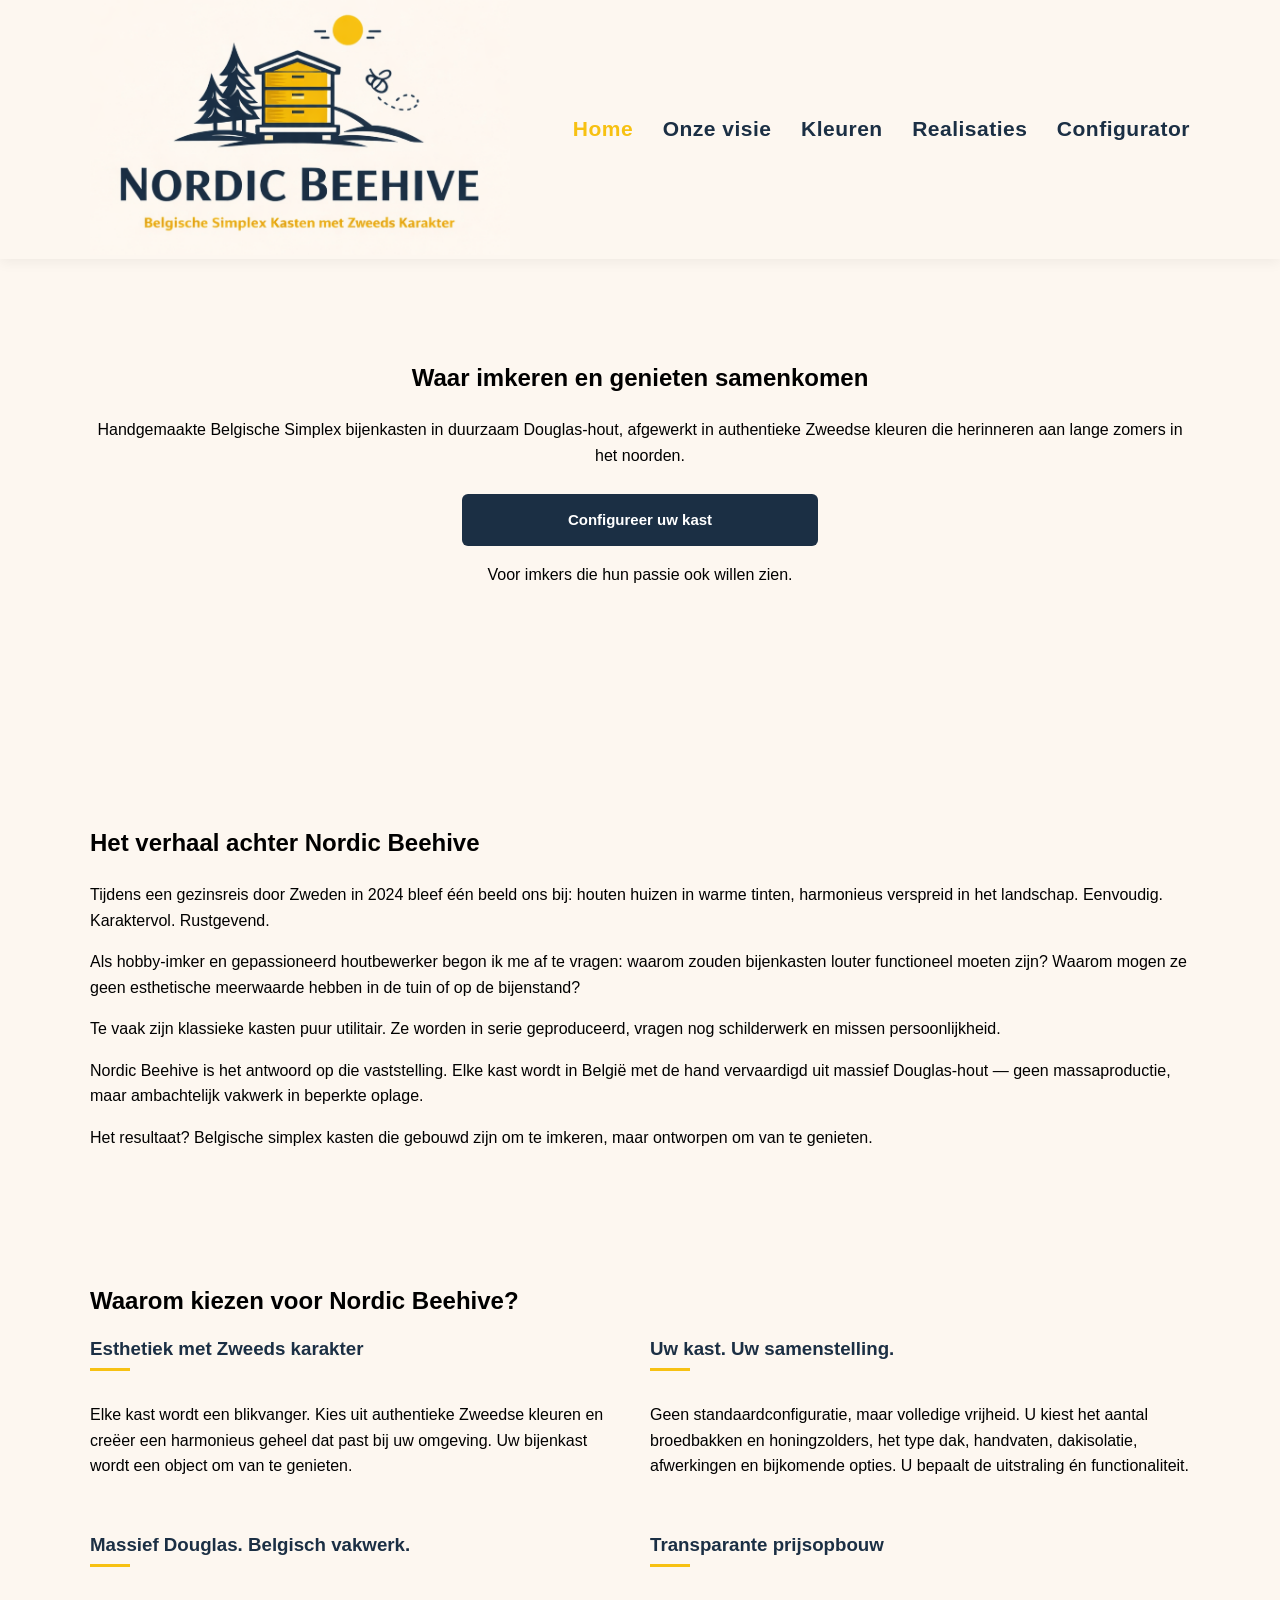
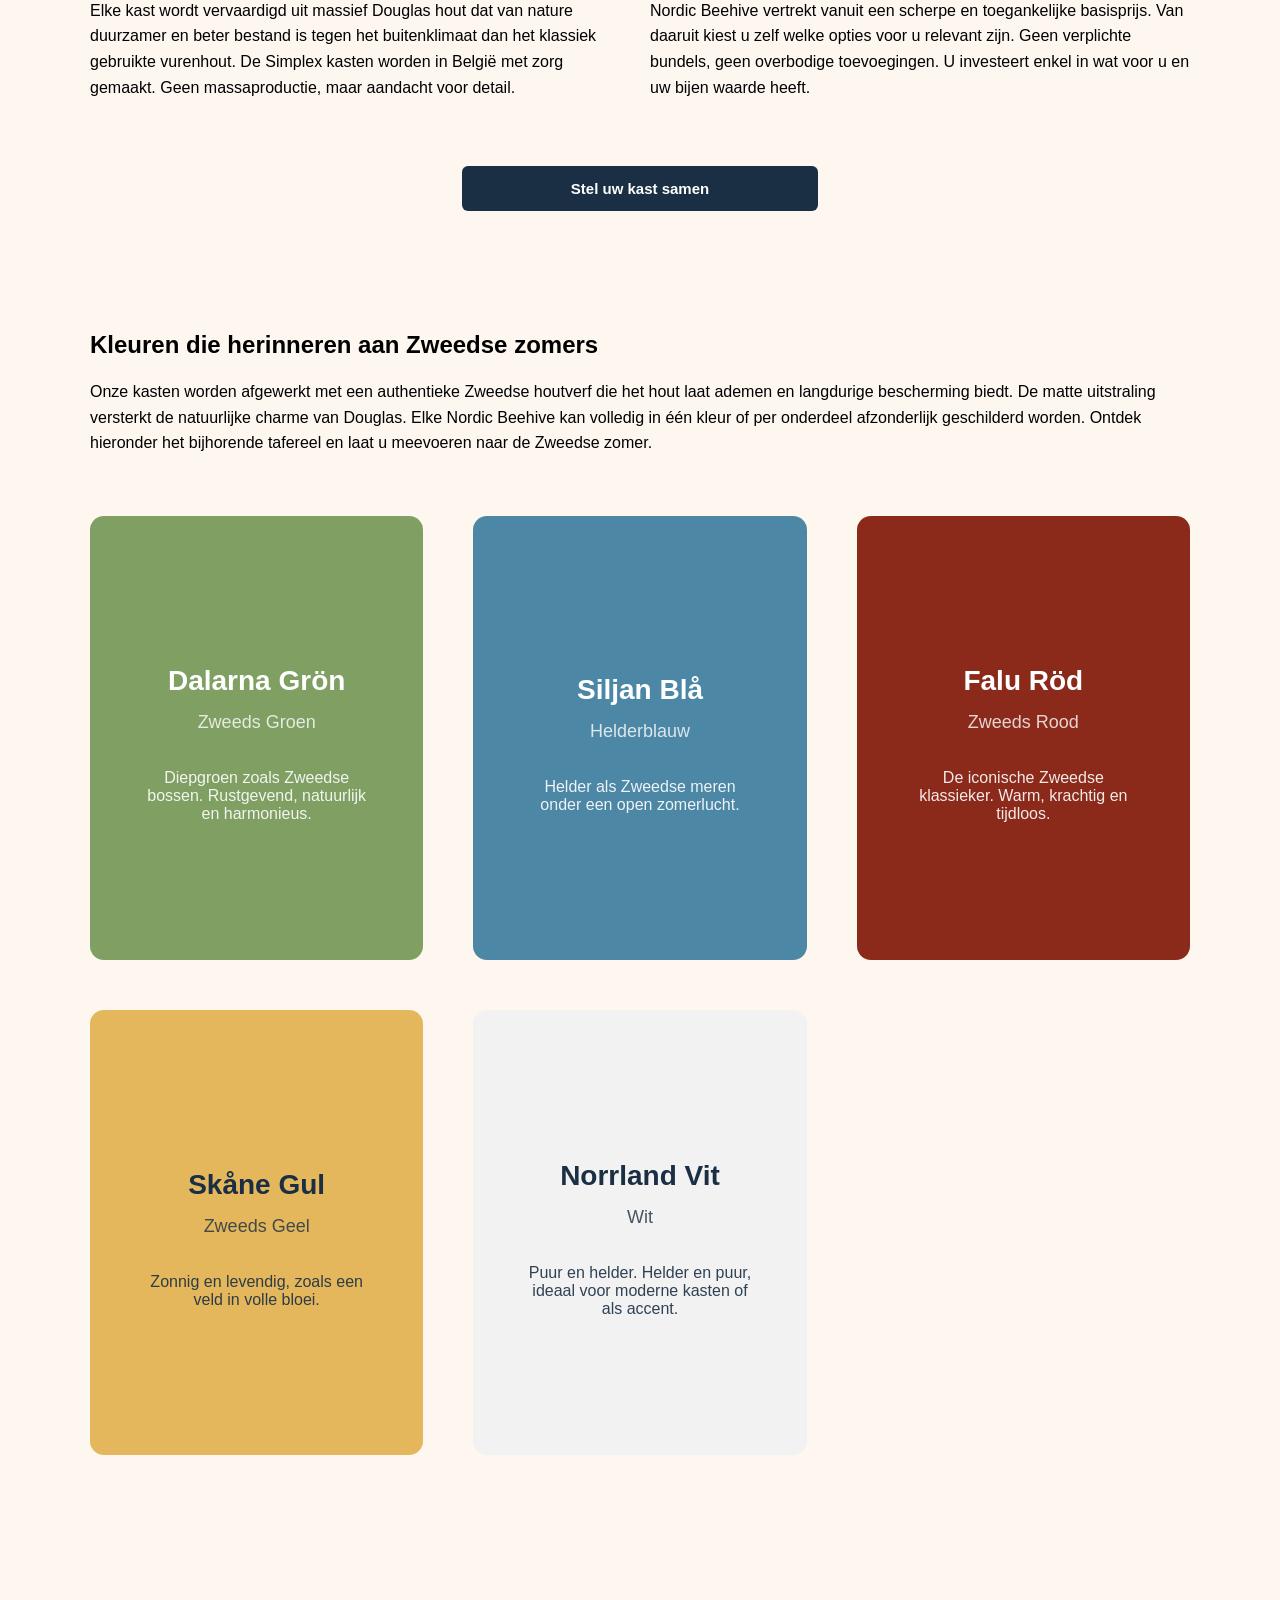
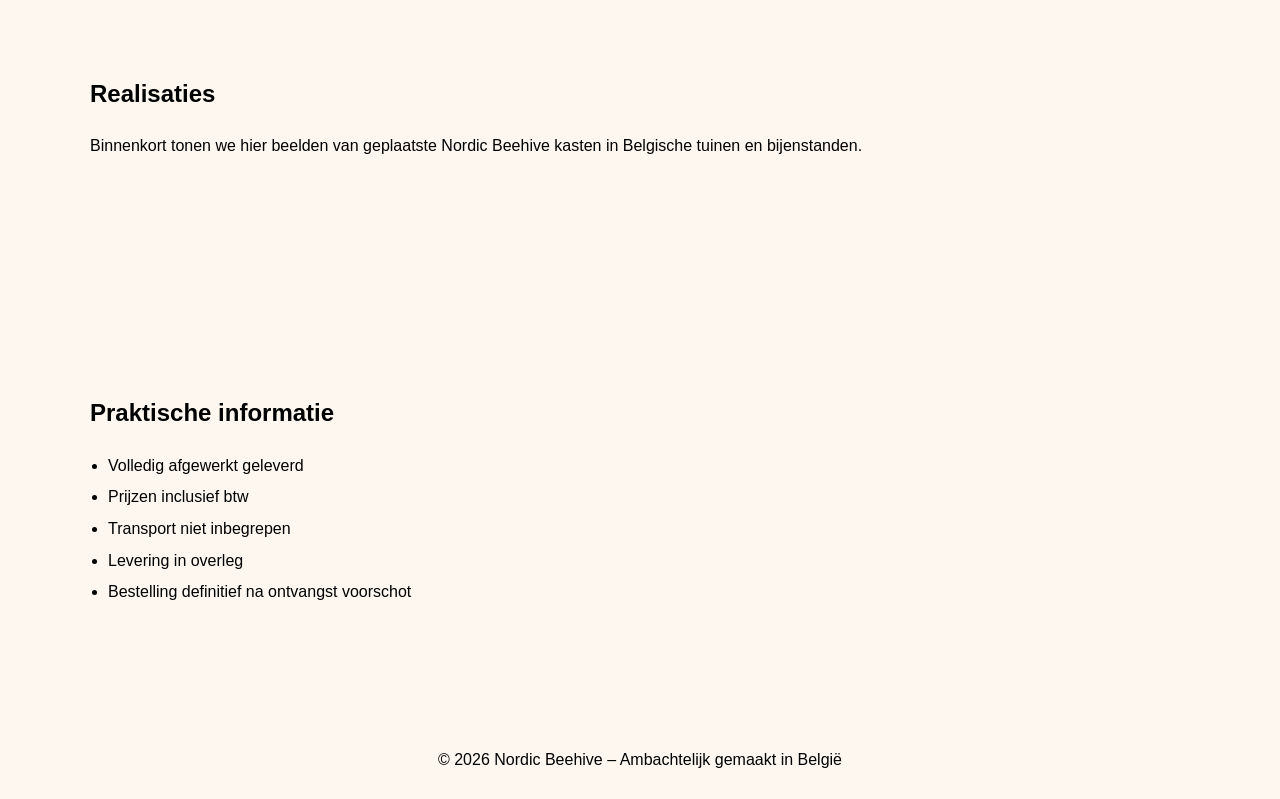
==== index.html @ 4cf0358d "Add files via upload" ====
<!DOCTYPE html>
<html lang="nl">
<head>
    <meta charset="UTF-8">
    <title>Nordic Beehive – Belgische simplex bijenkasten</title>
    <meta name="description" content="Handgemaakte Belgische simplex bijenkasten in massief Douglas, afgewerkt in authentieke Zweedse kleuren. Configureer uw kast op maat.">
    <link rel="stylesheet" href="style.css">
    <link rel="icon" href="logo.png">
</head>

<body>

<header class="site-header">
    <div class="container header-inner">
        <a href="index.html">
            <img src="logo.png" alt="Nordic Beehive" class="site-logo">
        </a>

        <nav>
            <a href="index.html" class="nav-link" data-page="home">Home</a>
            <a href="#verhaal" class="nav-link">Onze visie</a>
            <a href="#kleuren" class="nav-link">Kleuren</a>
            <a href="#realisaties" class="nav-link">Realisaties</a>
            <a href="configurator.html" class="nav-link" data-page="configurator">Configurator</a>
        </nav>
    </div>
</header>

<!-- HERO -->
<section class="hero">
    <div class="container">

        <h1>Waar imkeren en genieten samenkomen</h1>

        <p class="hero-sub">
            Handgemaakte Belgische Simplex bijenkasten in duurzaam Douglas-hout,
            afgewerkt in authentieke Zweedse kleuren die herinneren aan lange zomers in het noorden.
        </p>

        <a href="configurator.html" class="btn-primary">
            Configureer uw kast
        </a>

        <p class="hero-tagline">
            Voor imkers die hun passie ook willen zien.
        </p>

    </div>
</section>

<!-- ONS VERHAAL -->
<section id="verhaal" class="section">
    <div class="container">

        <h2>Het verhaal achter Nordic Beehive</h2>

        <p>
            Tijdens een gezinsreis door Zweden in 2024 bleef één beeld ons bij:
            houten huizen in warme tinten, harmonieus verspreid in het landschap.
            Eenvoudig. Karaktervol. Rustgevend.
        </p>

        <p>
            Als hobby-imker en gepassioneerd houtbewerker begon ik me af te vragen:
            waarom zouden bijenkasten louter functioneel moeten zijn?
            Waarom mogen ze geen esthetische meerwaarde hebben in de tuin of op de bijenstand?
        </p>

        <p>
            Te vaak zijn klassieke kasten puur utilitair. Ze worden in serie geproduceerd,
            vragen nog schilderwerk en missen persoonlijkheid.
        </p>

        <p>
            Nordic Beehive is het antwoord op die vaststelling.
            Elke kast wordt in België met de hand vervaardigd uit massief Douglas-hout —
            geen massaproductie, maar ambachtelijk vakwerk in beperkte oplage.
        </p>

        <p>
            Het resultaat? Belgische simplex kasten die gebouwd zijn om te imkeren,
            maar ontworpen om van te genieten.
        </p>

    </div>
</section>

<!-- USP's -->
<section class="usp-section">
    <div class="container">

        <h2>Waarom kiezen voor Nordic Beehive?</h2>

        <div class="usp-grid">

            <div class="usp-item">
                <h3>Esthetiek met Zweeds karakter</h3>
                <p>Elke kast wordt een blikvanger. Kies uit authentieke Zweedse kleuren en creëer een harmonieus geheel dat past bij uw omgeving. Uw bijenkast wordt een object om van te genieten.</p>
            </div>

            <div class="usp-item">
                <h3>Uw kast. Uw samenstelling.</h3>
                <p>Geen standaardconfiguratie, maar volledige vrijheid. U kiest het aantal broedbakken en honingzolders, het type dak, handvaten, dakisolatie, afwerkingen en bijkomende opties. U bepaalt de uitstraling én functionaliteit.</p>
            </div>

            <div class="usp-item">
                <h3>Massief Douglas. Belgisch vakwerk.</h3>
                <p>Elke kast wordt vervaardigd uit massief Douglas hout dat van nature duurzamer en beter bestand is tegen het buitenklimaat dan het klassiek gebruikte vurenhout. De Simplex kasten worden in België met zorg gemaakt. Geen massaproductie, maar aandacht voor detail.</p>
            </div>

            <div class="usp-item">
                <h3>Transparante prijsopbouw</h3>
                <p>Nordic Beehive vertrekt vanuit een scherpe en toegankelijke basisprijs. Van daaruit kiest u zelf welke opties voor u relevant zijn. Geen verplichte bundels, geen overbodige toevoegingen.

U investeert enkel in wat voor u en uw bijen waarde heeft.</p>
            </div>

        </div>

        <div style="text-align:center; margin-top:40px;">
            <a href="configurator.html" class="btn-primary">
                Stel uw kast samen
            </a>
        </div>

    </div>
</section>

<!-- KLEUREN -->
<section id="kleuren" class="kleuren-section">
    <div class="container">

    <h2>Kleuren die herinneren aan Zweedse zomers</h2>
    <p class="kleuren-intro">
Onze kasten worden afgewerkt met een authentieke Zweedse houtverf
            die het hout laat ademen en langdurige bescherming biedt.
            De matte uitstraling versterkt de natuurlijke charme van Douglas.        
Elke Nordic Beehive kan volledig in één kleur of per onderdeel afzonderlijk geschilderd worden.
        Ontdek hieronder het bijhorende tafereel en laat u meevoeren naar de Zweedse zomer.
    </p>

    <div class="kleuren-grid">

        <!-- GROEN -->
        <div class="color-card">
            <div class="color-hover">

                <div class="color-front groen">
                    <h3>Dalarna Grön</h3>
                    <span class="kleur-subtitel">Zweeds Groen</span>
                    <p>Diepgroen zoals Zweedse bossen.
                    Rustgevend, natuurlijk en harmonieus.</p>
                </div>

                <div class="color-back">
                    <img src="images/Groen.png" alt="Zweeds bos tafereel">
                </div>

            </div>
        </div>

        <!-- BLAUW -->
        <div class="color-card">
            <div class="color-hover">

                <div class="color-front blauw">
                    <h3>Siljan Blå</h3>
                    <span class="kleur-subtitel">Helderblauw</span>
                    <p>Helder als Zweedse meren
                    onder een open zomerlucht.</p>
                </div>

                <div class="color-back">
                    <img src="images/Blauw.png" alt="Zweeds meer tafereel">
                </div>

            </div>
        </div>

        <!-- ROOD -->
        <div class="color-card">
            <div class="color-hover">

                <div class="color-front rood">
                    <h3>Falu Röd</h3>
                    <span class="kleur-subtitel">Zweeds Rood</span>
                    <p>De iconische Zweedse klassieker.
                    Warm, krachtig en tijdloos.</p>
                </div>

                <div class="color-back">
                    <img src="images/Rood.png" alt="Zweeds rood huis tafereel">
                </div>

            </div>
        </div>

        <!-- GEEL -->
        <div class="color-card">
            <div class="color-hover">

                <div class="color-front geel">
                    <h3>Skåne Gul</h3>
                    <span class="kleur-subtitel">Zweeds Geel</span>
                    <p>Zonnig en levendig,
                    zoals een veld in volle bloei.</p>
                </div>

                <div class="color-back">
                    <img src="images/Geel.png" alt="Zweeds geel lijnzaadveld">
                </div>

            </div>
        </div>

        <!-- WIT -->
        <div class="color-card">
            <div class="color-hover">

                <div class="color-front wit">
                    <h3>Norrland Vit</h3>
                    <span class="kleur-subtitel">Wit</span>
                    <p>Puur en helder.
                    Helder en puur, ideaal voor moderne kasten of als accent.</p>
                </div>

                <div class="color-back">
                    <img src="images/Wit.png" alt="Witte imker in Zweeds bos">
                </div>

            </div>
        </div>

    </div>
    </div>

</section>


<!-- REALISATIES -->
<section id="realisaties" class="section">
    <div class="container">

        <h2>Realisaties</h2>

        <p>
            Binnenkort tonen we hier beelden van geplaatste Nordic Beehive kasten
            in Belgische tuinen en bijenstanden.
        </p>

    </div>
</section>

<!-- PRAKTISCH -->
<section class="section">
    <div class="container">

        <h2>Praktische informatie</h2>

        <ul class="feature-list">
            <li>Volledig afgewerkt geleverd</li>
            <li>Prijzen inclusief btw</li>
            <li>Transport niet inbegrepen</li>
            <li>Levering in overleg</li>
            <li>Bestelling definitief na ontvangst voorschot</li>
        </ul>

    </div>
</section>

<footer class="footer">
    <div class="container">
        © 2026 Nordic Beehive – Ambachtelijk gemaakt in België
    </div>
</footer>

<script>
    const links = document.querySelectorAll(".nav-link");
    const currentPage = window.location.pathname.split("/").pop();

    links.forEach(link => {
        const page = link.dataset.page;

        if (
            (currentPage === "" && page === "home") ||
            (currentPage === "index.html" && page === "home") ||
            (currentPage === "configurator.html" && page === "configurator")
        ) {
            link.classList.add("active");
        }
    });
</script>

</body>
</html>
---- style.css ----
body {
    font-family: Arial, sans-serif;
    background: #FDF7F0;
    margin: 0;
}

.configurator {
    width: 420px;
    margin: auto;
    background: #ddd;
    padding: 25px;
    border-radius: 12px;
    box-shadow: 0 10px 30px rgba(0,0,0,0.08);
}

.prijsblok {
    width: 420px;
    margin: 25px auto 0 auto;
    font-size: 20px;
    font-weight: bold;
}

.overzicht-titel {
    margin-top: 40px;
    font-size: 24px;
    font-weight: 600;
    letter-spacing: 0.3px;
}

h1 {
    margin-top: 0;
}

label {
    display: block;
    margin-top: 18px;
    margin-bottom: 6px;
    font-weight: bold;
}

select {
    width: 100%;
    padding: 6px;
    font-size: 14px;
}

.buttons {
    display: flex;
    gap: 10px;
    margin-top: 8px;
}

button {
    padding: 6px 10px;
    cursor: pointer;
}

ul {
    padding-left: 18px;
}

li {
    margin: 6px 0;
}

li button {
    margin-left: 10px;
}

/* 🏆 VISUALISER */

#visualiser {
    margin-top: 25px;
    position: relative;
    zoom: 0.55;
}

.visual-container {
    margin-top: 40px;
    padding-top: 20px;
    border-top: 1px solid #ddd;
}

/* STACK ITEMS */

.stack-item {
    height: auto;
    display: block;
    position: relative;
}

/* Dak altijd visueel vooraan */

.stack-item.dak {
    z-index: 10;
}

/* 🏆 DAK OFFSET RULE */

.dak-offset {
    margin-bottom: -25px;
}

.prijsblok {
    width: 420px;
    margin: 25px auto 0 auto;
    font-size: 13px;
    font-weight: bold;
}


#bestellingTotaal {
    font-size: 22px;
    font-weight: bold;
    margin-top: 15px;
}

#addToOrder {
    display: block;
    width: 420px;
    margin: 10px auto;
    padding: 10px;
    font-size: 15px;
}

.hidden {
    display: none !important;
}

.bestel-item {
    margin-top: 10px;
    padding: 10px;
    background: #FDF7F0;
    border-radius: 6px;
}

.bestel-kaart {
    display: flex;
    gap: 20px;
    padding: 15px;
    margin-top: 15px;
    background: #FDF7F0;
    border-radius: 10px;
}

.bestel-visual {
    width: 140px;
    flex-shrink: 0;

    display: flex;
    justify-content: center;
    align-items: flex-start;
}

.bestel-visual img {
    width: 200px;
    height: auto;

    object-fit: contain;
}

.bestel-visual #visualiser {
    transform: none !important;
}

.bestel-info {
    flex: 1;
}

.bestel-beschrijving {
    color: #666;
    font-size: 13px;
}

.bestel-controls {
    margin: 8px 0;
}

.bestel-prijs {
    font-weight: bold;
    margin: 6px 0;
    font-size: 16px;
}

/* Actieblok onder totaal */

#actieBlok {
    margin-top: 25px;
}

.actie-primaire,
.actie-secundaire {
    margin-top: 20px;
    text-align: left;
}

.btn-primary {
    width: 300px;
    padding: 12px;
    display: block;
    font-size: 15px;
    margin-top: 10px;
    background: #2f3e46;
    color: white;
    border: none;
    cursor: pointer;
}

.btn-primary:hover {
    background: #354f52;
}

.btn-outline {
    width: 300px;
    padding: 12px;
    display: block;
    font-size: 15px;
    margin-top: 10px;
    background: white;
    border: 1px solid #2f3e46;
    color: #2f3e46;
    cursor: pointer;
}

.btn-outline:hover {
    background: #f1f1f1;
}

.actie-tekst {
    font-size: 13px;
    color: #666;
    margin-top: 10px;
    line-height: 1.4;
}

#bodemKleurWrapper label,
#moduleOpties label,
.normal-label,
#dakKleurWrapper label {
    font-weight: normal;
}

#formulierBlok {
    margin-top: 40px;
}

#contactForm {
    margin-top: 15px;
}

#contactForm input,
#contactForm textarea {
    width: 100%;
    padding: 8px;
    margin-bottom: 12px;
    border: 1px solid #ccc;
    font-size: 14px;
}

.factuur-group {
    display: flex;
    align-items: center;
    gap: 10px;
    margin-top: 15px;
}

.factuur-text {
    margin: 0;
    font-weight: 600;
}

.factuur-checkbox {
    width: 18px;
    height: 18px;
}

.checkbox-label {
    display: flex;
    align-items: center;
    gap: 10px;
    cursor: pointer;
    font-weight: normal;
}

.checkbox-label input {
    width: 18px;
    height: 18px;
    margin: 0;
}

.form-group {
    display: block;
    margin-bottom: 15px;
}

.form-group label {
    display: block;
    margin-bottom: 5px;
    font-weight: 600;
}

.form-group input,
.form-group textarea,
.form-group select {
    width: 100%;
    padding: 8px;
    box-sizing: border-box;
}

.factuur-group label {
    display: flex;
    align-items: center;
    gap: 8px;
    font-weight: 600;   /* indien je het terug vet wil */
}

.factuur-group input[type="checkbox"] {
    width: auto !important;
    height: 18px;
}

.container {
    width: 90%;
    max-width: 1100px;
    margin: auto;
}

.site-header {
    position: sticky;
    top: 0;
    z-index: 1000;
    background: #FDF7F0;
    box-shadow: 0 4px 12px rgba(0,0,0,0.05);
}

.header-inner {
    display: flex;
    justify-content: space-between;
    align-items: center;
}

nav a {
    margin-left: 25px;
    text-decoration: none;
    color: #1B2F44;
    font-weight: 700;
    font-size: 21px;        /* 👈 groter */
    letter-spacing: 0.5px;  /* 👈 iets eleganter */
    transition: color 0.2s ease;
}

nav a:hover {
    color: #F7C112;
}

nav a.active {
    color: #F7C112;
}

.site-logo {
    width: 420px;
    height: auto;
}

section {
    scroll-margin-top: 180px;   /* hoogte van je header */
}

.hero {
    padding: 100px 0;
    text-align: center;
    line-height: 1.6;
    background: #FDF7F0;
}

.section {
    padding: 100px 0px;
    line-height: 1.6;
}

.light {
    background: #FDF7F0;
}

.grid-3 {
    display: grid;
    grid-template-columns: repeat(3, 1fr);
    gap: 40px;
}

.btn-primary {
    display: inline-block;
    padding: 14px 28px;
    background: #1B2F44;     /* blauw */
    color: white;
    text-decoration: none;
    font-weight: 700;
    border: none;
    border-radius: 6px;
    transition: all 0.2s ease;
}

.btn-primary:hover {
    background: #F7C112;     /* geel */
    color: #1B2F44;          /* tekst wordt blauw */
}

.btn-outline {
    display: inline-block;
    padding: 12px 25px;
    border: 1px solid #333;
    color: #333;
    text-decoration: none;
}

.footer {
    padding: 30px 0;
    text-align: center;
    background: #FDF7F0;
}

.grid-3 {
    display: grid;
    grid-template-columns: repeat(auto-fit, minmax(220px, 1fr));
    gap: 40px;
    margin-top: 40px;
}

.color-swatch {
    width: 100%;
    height: 120px;
    border-radius: 8px;
    margin-bottom: 15px;
}

/* Kleuren */
.wit    { background: #F2F2F2; color: #1B2F44; }
.groen  { background: #7F9F63; color: white; }
.blauw  { background: #4C87A6; color: white; }
.rood   { background: #8B2A1A; color: white; }
.geel   { background: #E5B75C; color: #1B2F44; }

.color-card {
    text-align: center;
    width: 100%;
    max-width: 380px;
    aspect-ratio: 3 / 4;   /* Portrait verhouding */
    position: relative;
}

.color-hover {
    position: relative;
    width: 100%;
    height: 100%;
    overflow: hidden;
    border-radius: 14px;
}

/* Voorzijde */
.color-front {
    position: absolute;
    inset: 0;                 /* vervangt width/height */
    padding: 40px;

    display: flex;
    flex-direction: column;
    justify-content: center;  /* verticaal */
    align-items: center;      /* horizontaal */

    text-align: center;

    transition: opacity 0.4s ease;
    z-index: 2;
}

.color-front h3 {
    font-size: 28px;
    margin-bottom: 15px;
    max-width: 90%;
}

.color-front p {
    font-size: 16px;
    opacity: 0.9;
    max-width: 90%;
}

/* Achterzijde */
.color-back {
    position: absolute;
    width: 100%;
    height: 100%;
    opacity: 0;
    transition: opacity 0.4s ease;
}

.color-back img {
    width: 100%;
    height: 100%;
    object-fit: cover;
    transition: transform 0.6s ease;
}

/* Hover effect */
.color-hover:hover .color-back {
    opacity: 1;
}

.color-hover:hover .color-front {
    opacity: 0;
}

.color-hover:hover .color-back img {
    transform: scale(1.05);
}

.kleuren-section {
    padding: 100px 0px;
}

.kleuren-intro {
    margin: 20px 0 60px;
    line-height: 1.6;
}

.kleuren-grid {
    display: grid;
    grid-template-columns: repeat(auto-fit, minmax(280px, 1fr));
    gap: 50px;
    justify-items: center;
}

.kleur-subtitel {
    display: block;
    font-size: 18px;
    margin-top: 0px;
    margin-bottom: 20px;
    opacity: 0.8;
}

.usp-section {
    padding: 0px 0px;
    background: #FDF7F0;
}

.usp-section h2 {
    margin-bottom: 5px;
}

.usp-grid {
    display: grid;
    grid-template-columns: repeat(2, 1fr);
    gap: 20px;
}

.usp-item h3 {
    color: #1B2F44;
    font-weight: 600;
    position: relative;
    display: inline-block;
    margin-bottom: 15px;
}

.usp-item h3::after {
    content: "";
    display: block;
    width: 40px;
    height: 3px;
    background: #F7C112;
    margin-top: 8px;
}

.usp-item p {
    font-size: 16px;
    line-height: 1.6;
    color: inherit;   /* gebruikt standaard tekstkleur */
}
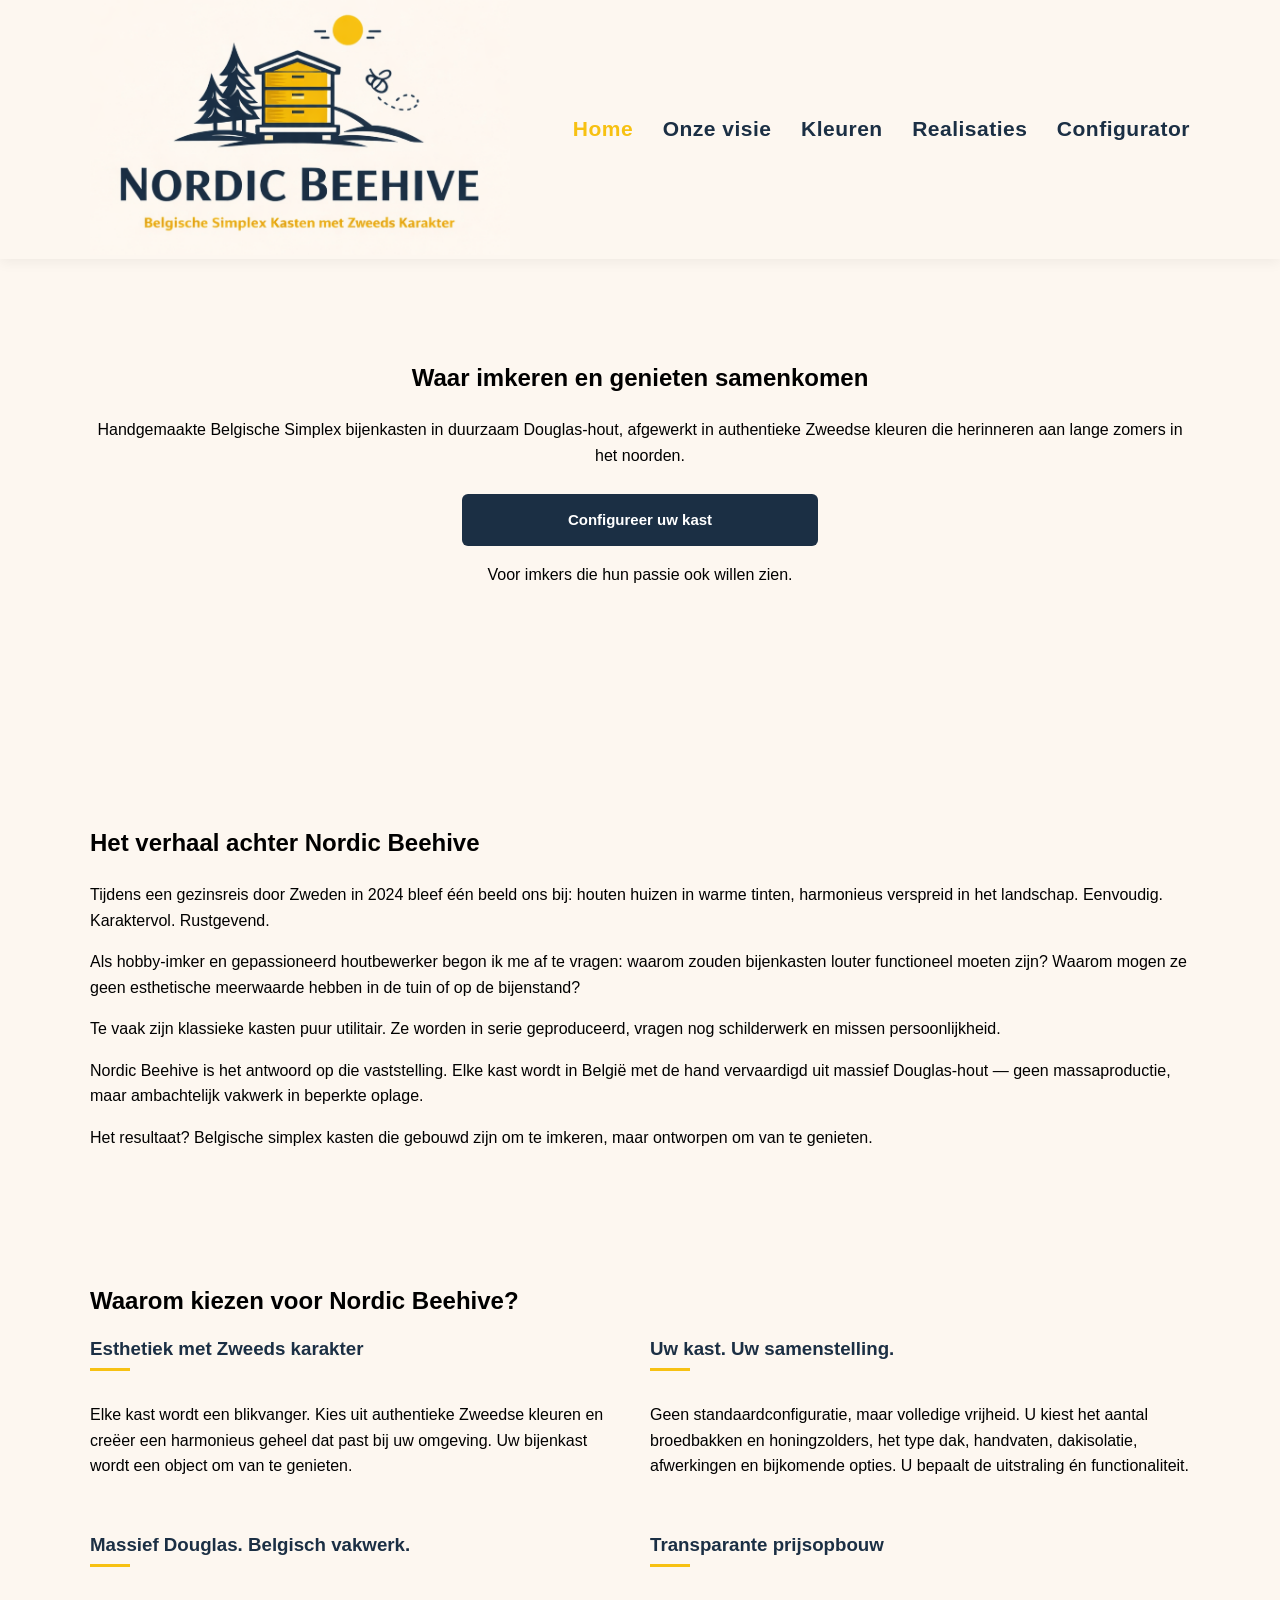
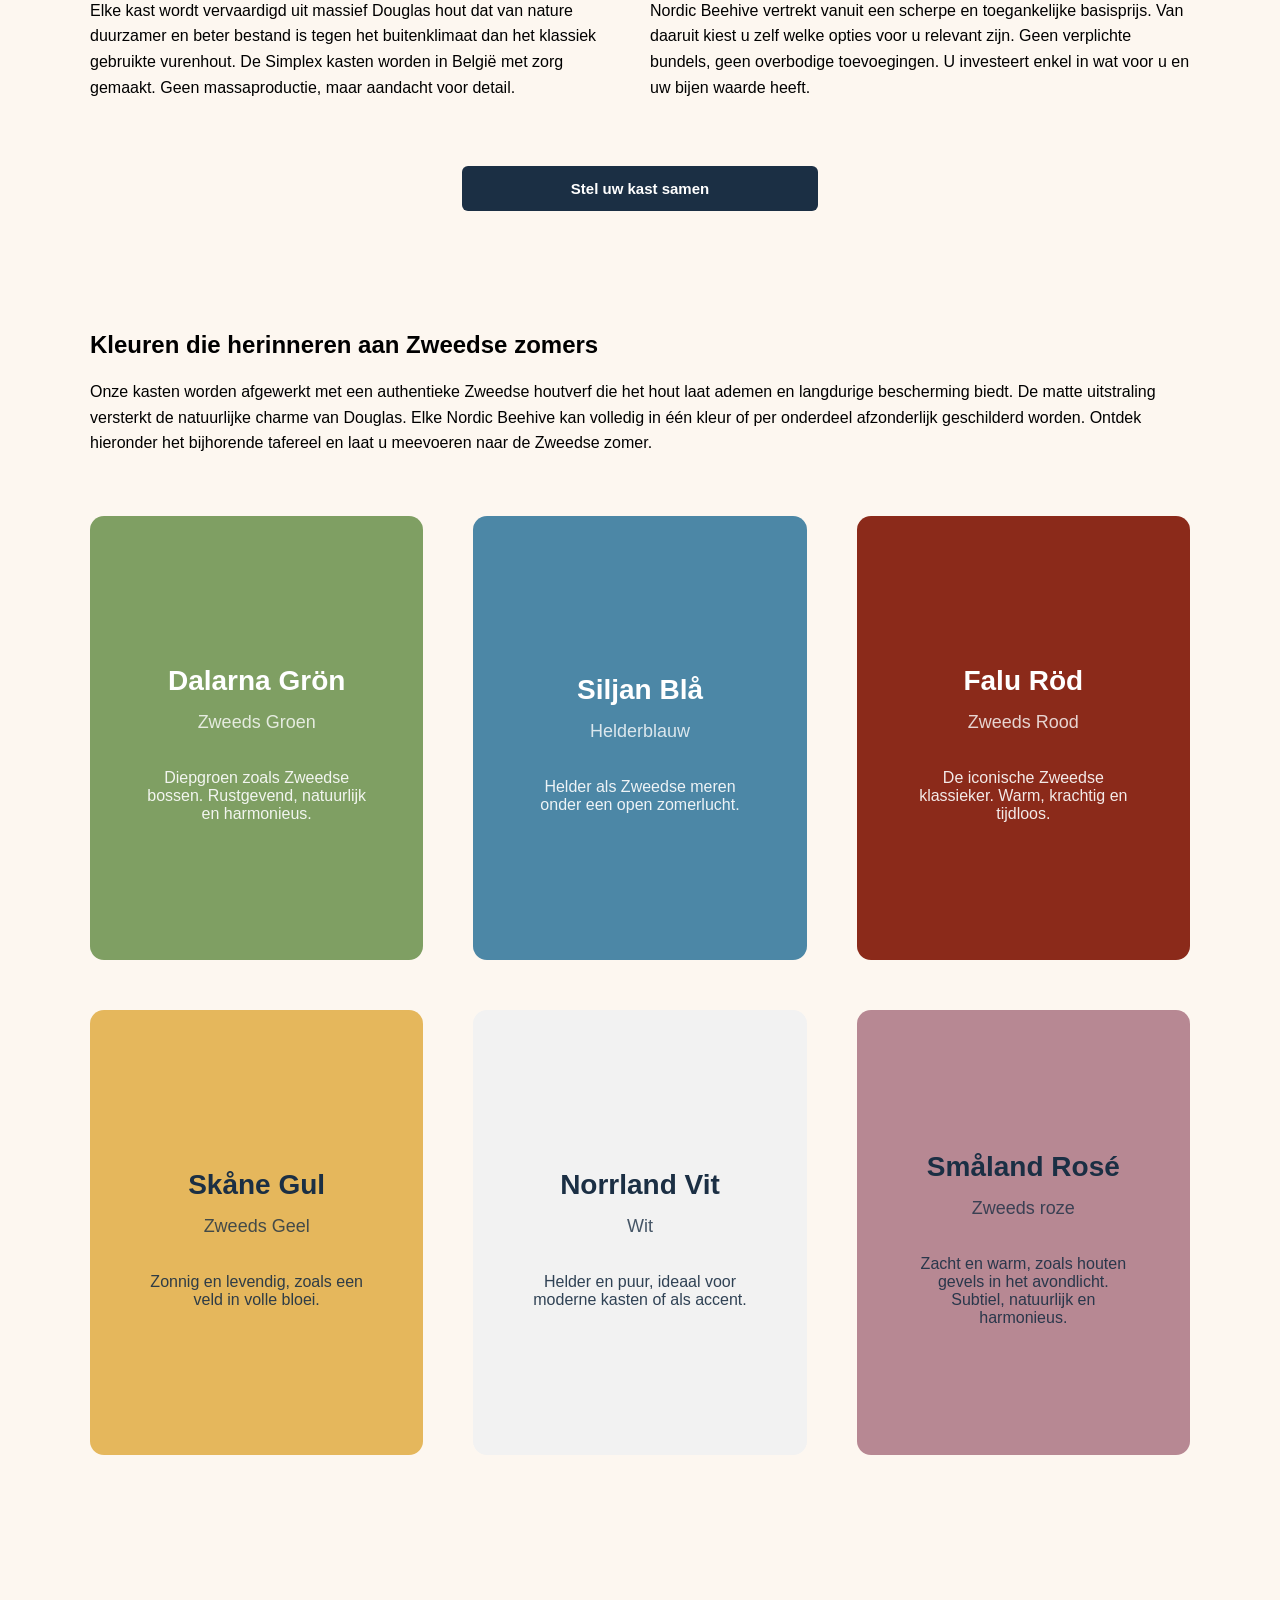
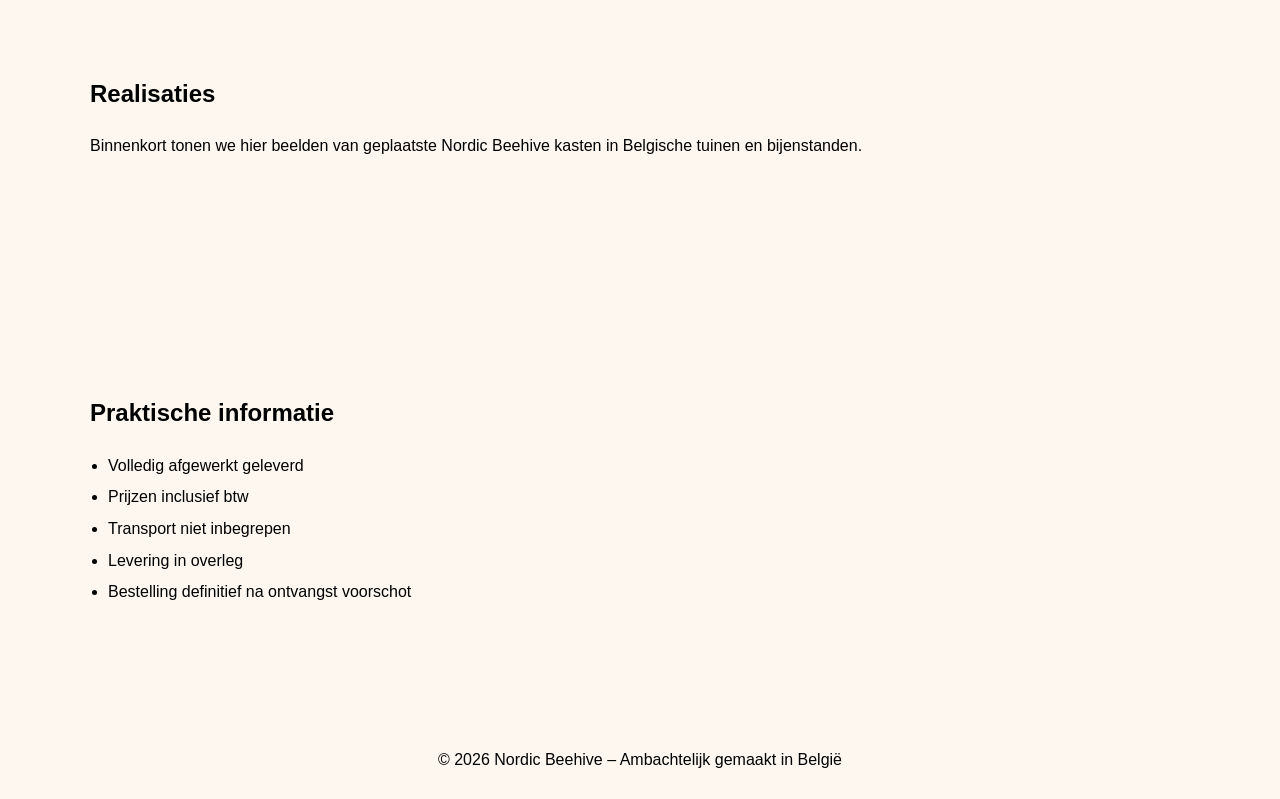
==== commit aa129a43: "Add files via upload" ====
--- a/index.html
+++ b/index.html
@@ -220,12 +220,29 @@
                 <div class="color-front wit">
                     <h3>Norrland Vit</h3>
                     <span class="kleur-subtitel">Wit</span>
-                    <p>Puur en helder.
-                    Helder en puur, ideaal voor moderne kasten of als accent.</p>
+                    <p>Helder en puur, ideaal voor moderne kasten of als accent.</p>
                 </div>
 
                 <div class="color-back">
                     <img src="images/Wit.png" alt="Witte imker in Zweeds bos">
+                </div>
+
+            </div>
+        </div>
+
+        <!-- ROZE -->
+        <div class="color-card">
+            <div class="color-hover">
+
+                <div class="color-front roze">
+                    <h3>Småland Rosé</h3>
+                    <span class="kleur-subtitel">Zweeds roze</span>
+                    <p>Zacht en warm, zoals houten gevels in het avondlicht.
+                    Subtiel, natuurlijk en harmonieus.</p>
+                </div>
+
+                <div class="color-back">
+                    <img src="images/Roze.png" alt="Zweeds roze avondlicht">
                 </div>
 
             </div>
--- a/style.css
+++ b/style.css
@@ -435,6 +435,7 @@
 
 /* Kleuren */
 .wit    { background: #F2F2F2; color: #1B2F44; }
+.roze   { background: #B78893; color: #1B2F44; }
 .groen  { background: #7F9F63; color: white; }
 .blauw  { background: #4C87A6; color: white; }
 .rood   { background: #8B2A1A; color: white; }
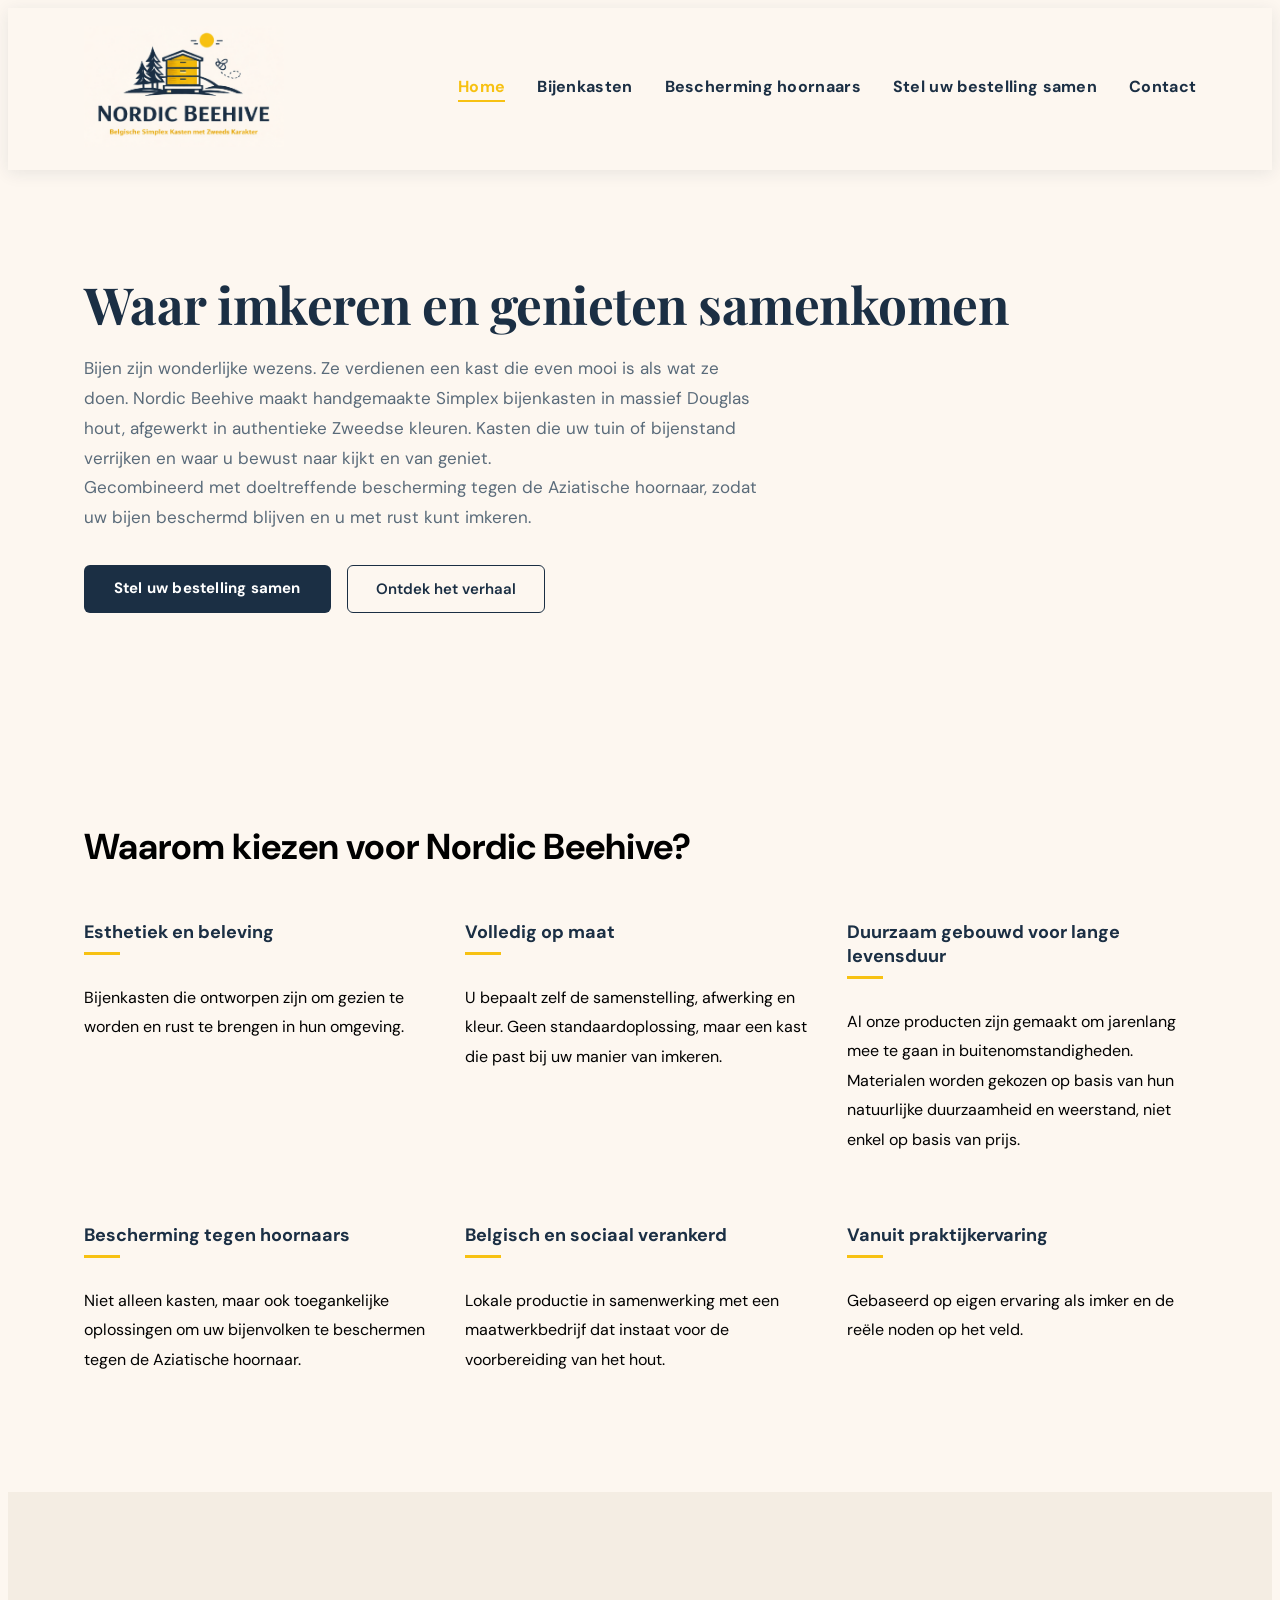
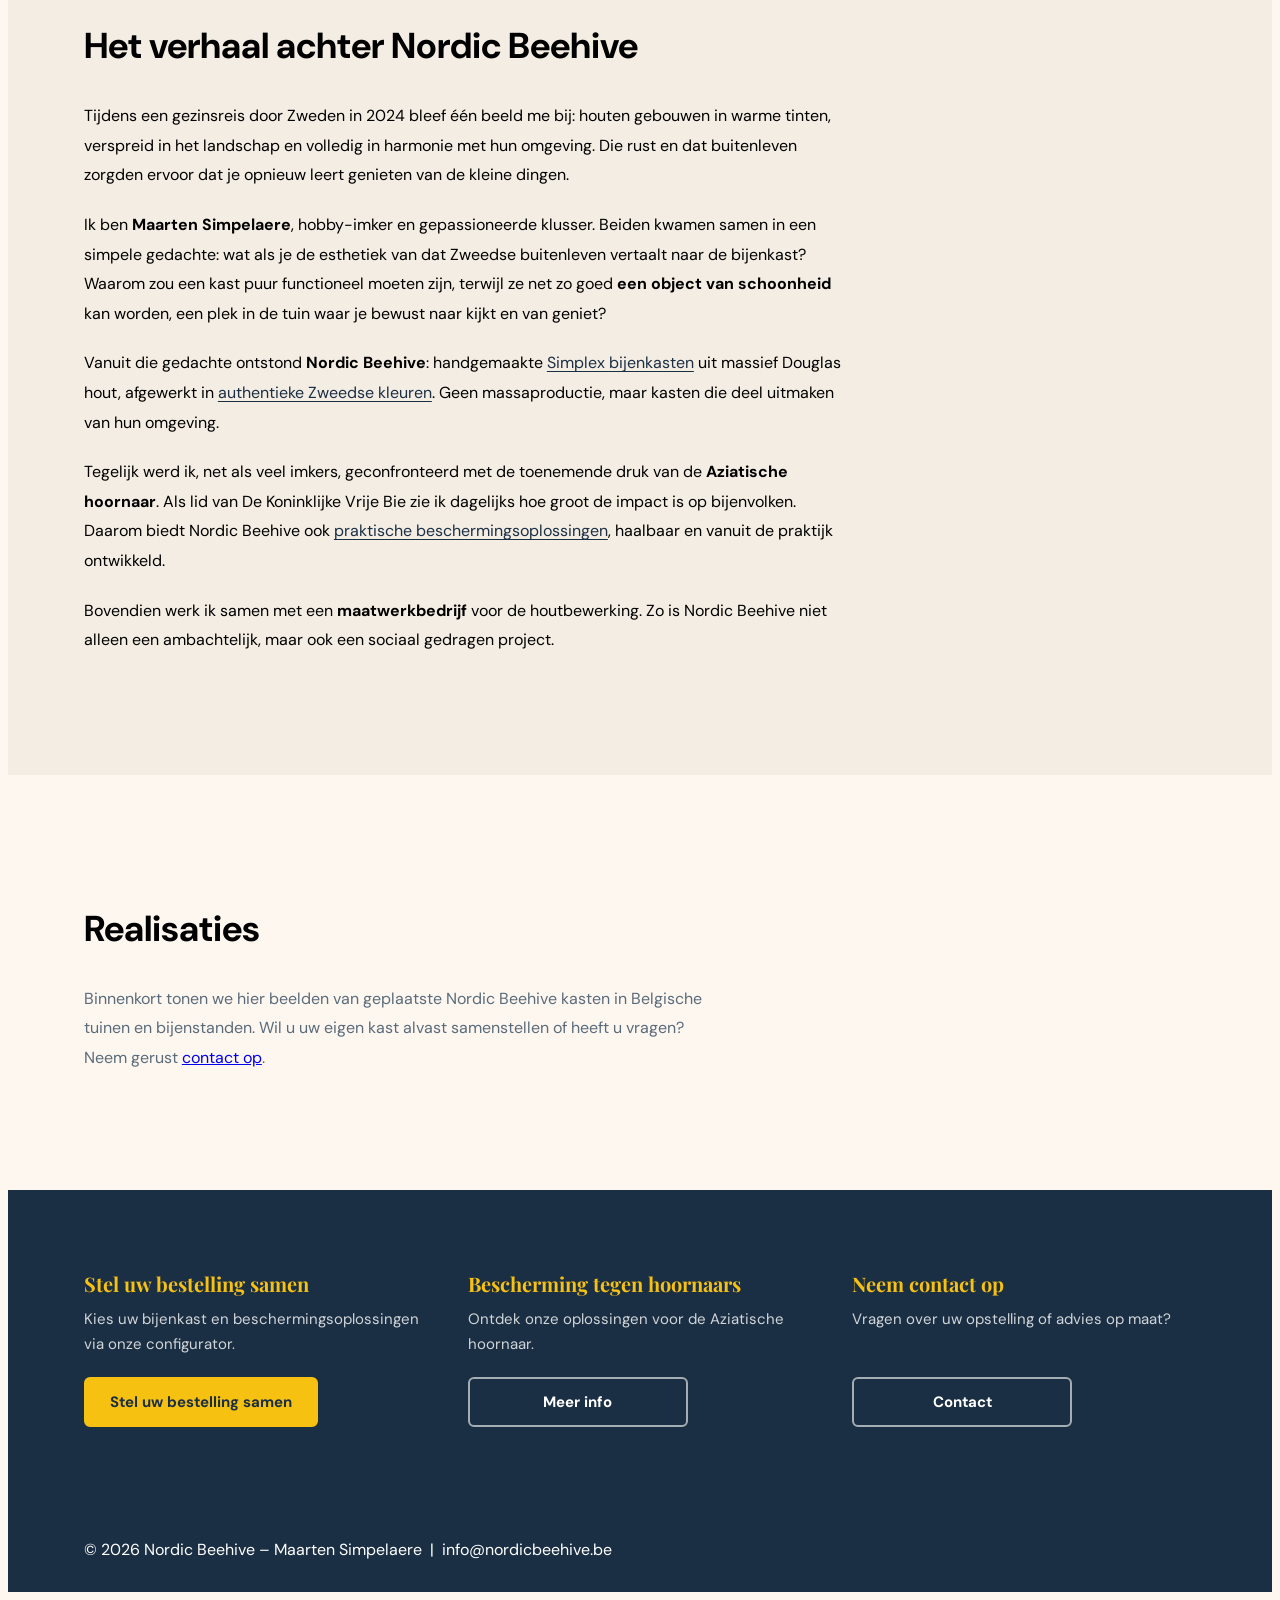
==== commit ad073435: "Add files via upload" ====
--- a/index.html
+++ b/index.html
@@ -1,312 +1,129 @@
-<!DOCTYPE html>
-<html lang="nl">
-<head>
-    <meta charset="UTF-8">
-    <title>Nordic Beehive – Belgische simplex bijenkasten</title>
-    <meta name="description" content="Handgemaakte Belgische simplex bijenkasten in massief Douglas, afgewerkt in authentieke Zweedse kleuren. Configureer uw kast op maat.">
-    <link rel="stylesheet" href="style.css">
-    <link rel="icon" href="logo.png">
-</head>
-
-<body>
-
-<header class="site-header">
-    <div class="container header-inner">
-        <a href="index.html">
-            <img src="logo.png" alt="Nordic Beehive" class="site-logo">
-        </a>
-
-        <nav>
-            <a href="index.html" class="nav-link" data-page="home">Home</a>
-            <a href="#verhaal" class="nav-link">Onze visie</a>
-            <a href="#kleuren" class="nav-link">Kleuren</a>
-            <a href="#realisaties" class="nav-link">Realisaties</a>
-            <a href="configurator.html" class="nav-link" data-page="configurator">Configurator</a>
-        </nav>
-    </div>
-</header>
-
-<!-- HERO -->
-<section class="hero">
-    <div class="container">
-
-        <h1>Waar imkeren en genieten samenkomen</h1>
-
-        <p class="hero-sub">
-            Handgemaakte Belgische Simplex bijenkasten in duurzaam Douglas-hout,
-            afgewerkt in authentieke Zweedse kleuren die herinneren aan lange zomers in het noorden.
-        </p>
-
-        <a href="configurator.html" class="btn-primary">
-            Configureer uw kast
-        </a>
-
-        <p class="hero-tagline">
-            Voor imkers die hun passie ook willen zien.
-        </p>
-
-    </div>
-</section>
-
-<!-- ONS VERHAAL -->
-<section id="verhaal" class="section">
-    <div class="container">
-
-        <h2>Het verhaal achter Nordic Beehive</h2>
-
-        <p>
-            Tijdens een gezinsreis door Zweden in 2024 bleef één beeld ons bij:
-            houten huizen in warme tinten, harmonieus verspreid in het landschap.
-            Eenvoudig. Karaktervol. Rustgevend.
-        </p>
-
-        <p>
-            Als hobby-imker en gepassioneerd houtbewerker begon ik me af te vragen:
-            waarom zouden bijenkasten louter functioneel moeten zijn?
-            Waarom mogen ze geen esthetische meerwaarde hebben in de tuin of op de bijenstand?
-        </p>
-
-        <p>
-            Te vaak zijn klassieke kasten puur utilitair. Ze worden in serie geproduceerd,
-            vragen nog schilderwerk en missen persoonlijkheid.
-        </p>
-
-        <p>
-            Nordic Beehive is het antwoord op die vaststelling.
-            Elke kast wordt in België met de hand vervaardigd uit massief Douglas-hout —
-            geen massaproductie, maar ambachtelijk vakwerk in beperkte oplage.
-        </p>
-
-        <p>
-            Het resultaat? Belgische simplex kasten die gebouwd zijn om te imkeren,
-            maar ontworpen om van te genieten.
-        </p>
-
-    </div>
-</section>
-
-<!-- USP's -->
-<section class="usp-section">
-    <div class="container">
-
-        <h2>Waarom kiezen voor Nordic Beehive?</h2>
-
-        <div class="usp-grid">
-
-            <div class="usp-item">
-                <h3>Esthetiek met Zweeds karakter</h3>
-                <p>Elke kast wordt een blikvanger. Kies uit authentieke Zweedse kleuren en creëer een harmonieus geheel dat past bij uw omgeving. Uw bijenkast wordt een object om van te genieten.</p>
-            </div>
-
-            <div class="usp-item">
-                <h3>Uw kast. Uw samenstelling.</h3>
-                <p>Geen standaardconfiguratie, maar volledige vrijheid. U kiest het aantal broedbakken en honingzolders, het type dak, handvaten, dakisolatie, afwerkingen en bijkomende opties. U bepaalt de uitstraling én functionaliteit.</p>
-            </div>
-
-            <div class="usp-item">
-                <h3>Massief Douglas. Belgisch vakwerk.</h3>
-                <p>Elke kast wordt vervaardigd uit massief Douglas hout dat van nature duurzamer en beter bestand is tegen het buitenklimaat dan het klassiek gebruikte vurenhout. De Simplex kasten worden in België met zorg gemaakt. Geen massaproductie, maar aandacht voor detail.</p>
-            </div>
-
-            <div class="usp-item">
-                <h3>Transparante prijsopbouw</h3>
-                <p>Nordic Beehive vertrekt vanuit een scherpe en toegankelijke basisprijs. Van daaruit kiest u zelf welke opties voor u relevant zijn. Geen verplichte bundels, geen overbodige toevoegingen.
-
-U investeert enkel in wat voor u en uw bijen waarde heeft.</p>
-            </div>
-
-        </div>
-
-        <div style="text-align:center; margin-top:40px;">
-            <a href="configurator.html" class="btn-primary">
-                Stel uw kast samen
-            </a>
-        </div>
-
-    </div>
-</section>
-
-<!-- KLEUREN -->
-<section id="kleuren" class="kleuren-section">
-    <div class="container">
-
-    <h2>Kleuren die herinneren aan Zweedse zomers</h2>
-    <p class="kleuren-intro">
-Onze kasten worden afgewerkt met een authentieke Zweedse houtverf
-            die het hout laat ademen en langdurige bescherming biedt.
-            De matte uitstraling versterkt de natuurlijke charme van Douglas.        
-Elke Nordic Beehive kan volledig in één kleur of per onderdeel afzonderlijk geschilderd worden.
-        Ontdek hieronder het bijhorende tafereel en laat u meevoeren naar de Zweedse zomer.
-    </p>
-
-    <div class="kleuren-grid">
-
-        <!-- GROEN -->
-        <div class="color-card">
-            <div class="color-hover">
-
-                <div class="color-front groen">
-                    <h3>Dalarna Grön</h3>
-                    <span class="kleur-subtitel">Zweeds Groen</span>
-                    <p>Diepgroen zoals Zweedse bossen.
-                    Rustgevend, natuurlijk en harmonieus.</p>
-                </div>
-
-                <div class="color-back">
-                    <img src="images/Groen.png" alt="Zweeds bos tafereel">
-                </div>
-
-            </div>
-        </div>
-
-        <!-- BLAUW -->
-        <div class="color-card">
-            <div class="color-hover">
-
-                <div class="color-front blauw">
-                    <h3>Siljan Blå</h3>
-                    <span class="kleur-subtitel">Helderblauw</span>
-                    <p>Helder als Zweedse meren
-                    onder een open zomerlucht.</p>
-                </div>
-
-                <div class="color-back">
-                    <img src="images/Blauw.png" alt="Zweeds meer tafereel">
-                </div>
-
-            </div>
-        </div>
-
-        <!-- ROOD -->
-        <div class="color-card">
-            <div class="color-hover">
-
-                <div class="color-front rood">
-                    <h3>Falu Röd</h3>
-                    <span class="kleur-subtitel">Zweeds Rood</span>
-                    <p>De iconische Zweedse klassieker.
-                    Warm, krachtig en tijdloos.</p>
-                </div>
-
-                <div class="color-back">
-                    <img src="images/Rood.png" alt="Zweeds rood huis tafereel">
-                </div>
-
-            </div>
-        </div>
-
-        <!-- GEEL -->
-        <div class="color-card">
-            <div class="color-hover">
-
-                <div class="color-front geel">
-                    <h3>Skåne Gul</h3>
-                    <span class="kleur-subtitel">Zweeds Geel</span>
-                    <p>Zonnig en levendig,
-                    zoals een veld in volle bloei.</p>
-                </div>
-
-                <div class="color-back">
-                    <img src="images/Geel.png" alt="Zweeds geel lijnzaadveld">
-                </div>
-
-            </div>
-        </div>
-
-        <!-- WIT -->
-        <div class="color-card">
-            <div class="color-hover">
-
-                <div class="color-front wit">
-                    <h3>Norrland Vit</h3>
-                    <span class="kleur-subtitel">Wit</span>
-                    <p>Helder en puur, ideaal voor moderne kasten of als accent.</p>
-                </div>
-
-                <div class="color-back">
-                    <img src="images/Wit.png" alt="Witte imker in Zweeds bos">
-                </div>
-
-            </div>
-        </div>
-
-        <!-- ROZE -->
-        <div class="color-card">
-            <div class="color-hover">
-
-                <div class="color-front roze">
-                    <h3>Småland Rosé</h3>
-                    <span class="kleur-subtitel">Zweeds roze</span>
-                    <p>Zacht en warm, zoals houten gevels in het avondlicht.
-                    Subtiel, natuurlijk en harmonieus.</p>
-                </div>
-
-                <div class="color-back">
-                    <img src="images/Roze.png" alt="Zweeds roze avondlicht">
-                </div>
-
-            </div>
-        </div>
-
-    </div>
-    </div>
-
-</section>
-
-
-<!-- REALISATIES -->
-<section id="realisaties" class="section">
-    <div class="container">
-
-        <h2>Realisaties</h2>
-
-        <p>
-            Binnenkort tonen we hier beelden van geplaatste Nordic Beehive kasten
-            in Belgische tuinen en bijenstanden.
-        </p>
-
-    </div>
-</section>
-
-<!-- PRAKTISCH -->
-<section class="section">
-    <div class="container">
-
-        <h2>Praktische informatie</h2>
-
-        <ul class="feature-list">
-            <li>Volledig afgewerkt geleverd</li>
-            <li>Prijzen inclusief btw</li>
-            <li>Transport niet inbegrepen</li>
-            <li>Levering in overleg</li>
-            <li>Bestelling definitief na ontvangst voorschot</li>
-        </ul>
-
-    </div>
-</section>
-
-<footer class="footer">
-    <div class="container">
-        © 2026 Nordic Beehive – Ambachtelijk gemaakt in België
-    </div>
-</footer>
-
-<script>
-    const links = document.querySelectorAll(".nav-link");
-    const currentPage = window.location.pathname.split("/").pop();
-
-    links.forEach(link => {
-        const page = link.dataset.page;
-
-        if (
-            (currentPage === "" && page === "home") ||
-            (currentPage === "index.html" && page === "home") ||
-            (currentPage === "configurator.html" && page === "configurator")
-        ) {
-            link.classList.add("active");
-        }
-    });
-</script>
-
-</body>
-</html>+<!DOCTYPE html>
+<html lang="nl">
+<head>
+    <meta charset="UTF-8">
+    <title>Nordic Beehive – Belgische Simplex bijenkasten</title>
+    <meta name="description" content="Handgemaakte Belgische Simplex bijenkasten in massief Douglas hout, afgewerkt in authentieke Zweedse kleuren. Volledig op maat samen te stellen.">
+    <link rel="stylesheet" href="style.css">
+    <link rel="stylesheet" href="style-configurator-v2.css">
+    <link rel="icon" href="logo.png">
+</head>
+<body>
+
+<header class="site-header">
+    <div class="container header-inner">
+        <a href="index.html"><img src="logo.png" alt="Nordic Beehive" class="site-logo"></a>
+        <nav>
+            <a href="index.html"           class="nav-link" data-page="home">Home</a>
+            <a href="bijenkasten.html"     class="nav-link" data-page="bijenkasten">Bijenkasten</a>
+            <a href="hoornaars.html"       class="nav-link" data-page="hoornaars">Bescherming hoornaars</a>
+            <a href="configurator-v2.html" class="nav-link" data-page="configurator">Stel uw bestelling samen</a>
+            <a href="contact.html"         class="nav-link" data-page="contact">Contact</a>
+        </nav>
+    </div>
+</header>
+
+<!-- HERO — knoppen links uitgelijnd (1) -->
+<section class="page-intro page-intro-hero">
+    <div class="container">
+        <h1>Waar imkeren en genieten samenkomen</h1>
+        <p class="page-intro-sub">
+            Bijen zijn wonderlijke wezens. Ze verdienen een kast die even mooi is als wat ze doen. Nordic Beehive maakt handgemaakte Simplex bijenkasten in massief Douglas hout, afgewerkt in authentieke Zweedse kleuren. Kasten die uw tuin of bijenstand verrijken en waar u bewust naar kijkt en van geniet.
+        </p>
+        <p class="page-intro-sub">
+            Gecombineerd met doeltreffende bescherming tegen de Aziatische hoornaar, zodat uw bijen beschermd blijven en u met rust kunt imkeren.
+        </p>
+        <div class="hero-ctas hero-ctas-left">
+            <a href="configurator-v2.html" class="btn-primary">Stel uw bestelling samen</a>
+            <a href="#verhaal" class="btn-outline-hero">Ontdek het verhaal</a>
+        </div>
+    </div>
+</section>
+
+<!-- USP's (2) — titel aangepast, geen vet in tekst -->
+<section class="usp-section section">
+    <div class="container">
+        <h2>Waarom kiezen voor Nordic Beehive?</h2>
+        <div class="usp-grid usp-grid-3">
+            <div class="usp-item">
+                <h3>Esthetiek en beleving</h3>
+                <p>Bijenkasten die ontworpen zijn om gezien te worden en rust te brengen in hun omgeving.</p>
+            </div>
+            <div class="usp-item">
+                <h3>Volledig op maat</h3>
+                <p>U bepaalt zelf de samenstelling, afwerking en kleur. Geen standaardoplossing, maar een kast die past bij uw manier van imkeren.</p>
+            </div>
+            <div class="usp-item">
+                <h3>Duurzaam gebouwd voor lange levensduur</h3>
+                <p>Al onze producten zijn gemaakt om jarenlang mee te gaan in buitenomstandigheden. Materialen worden gekozen op basis van hun natuurlijke duurzaamheid en weerstand, niet enkel op basis van prijs.</p>
+            </div>
+            <div class="usp-item">
+                <h3>Bescherming tegen hoornaars</h3>
+                <p>Niet alleen kasten, maar ook toegankelijke oplossingen om uw bijenvolken te beschermen tegen de Aziatische hoornaar.</p>
+            </div>
+            <div class="usp-item">
+                <h3>Belgisch en sociaal verankerd</h3>
+                <p>Lokale productie in samenwerking met een maatwerkbedrijf dat instaat voor de voorbereiding van het hout.</p>
+            </div>
+            <div class="usp-item">
+                <h3>Vanuit praktijkervaring</h3>
+                <p>Gebaseerd op eigen ervaring als imker en de reële noden op het veld.</p>
+            </div>
+        </div>
+    </div>
+</section>
+
+<!-- VERHAAL (3) — alinea 2 herschreven, geen koppeltekens meer behalve hobby-imker -->
+<section id="verhaal" class="section section-alt">
+    <div class="container">
+        <h2>Het verhaal achter Nordic Beehive</h2>
+        <div class="verhaal-tekst">
+            <p>Tijdens een gezinsreis door Zweden in 2024 bleef één beeld me bij: houten gebouwen in warme tinten, verspreid in het landschap en volledig in harmonie met hun omgeving. Die rust en dat buitenleven zorgden ervoor dat je opnieuw leert genieten van de kleine dingen.</p>
+            <p>Ik ben <strong>Maarten Simpelaere</strong>, hobby-imker en gepassioneerde klusser. Beiden kwamen samen in een simpele gedachte: wat als je de esthetiek van dat Zweedse buitenleven vertaalt naar de bijenkast? Waarom zou een kast puur functioneel moeten zijn, terwijl ze net zo goed <strong>een object van schoonheid</strong> kan worden, een plek in de tuin waar je bewust naar kijkt en van geniet?</p>
+            <p>Vanuit die gedachte ontstond <strong>Nordic Beehive</strong>: handgemaakte <a href="bijenkasten.html">Simplex bijenkasten</a> uit massief Douglas hout, afgewerkt in <a href="bijenkasten.html#kleuren">authentieke Zweedse kleuren</a>. Geen massaproductie, maar kasten die deel uitmaken van hun omgeving.</p>
+            <p>Tegelijk werd ik, net als veel imkers, geconfronteerd met de toenemende druk van de <strong>Aziatische hoornaar</strong>. Als lid van De Koninklijke Vrije Bie zie ik dagelijks hoe groot de impact is op bijenvolken. Daarom biedt Nordic Beehive ook <a href="hoornaars.html">praktische beschermingsoplossingen</a>, haalbaar en vanuit de praktijk ontwikkeld.</p>
+            <p>Bovendien werk ik samen met een <strong>maatwerkbedrijf</strong> voor de houtbewerking. Zo is Nordic Beehive niet alleen een ambachtelijk, maar ook een sociaal gedragen project.</p>
+        </div>
+    </div>
+</section>
+
+<!-- REALISATIES -->
+<section id="realisaties" class="section">
+    <div class="container">
+        <h2>Realisaties</h2>
+        <p class="realisaties-intro">
+            Binnenkort tonen we hier beelden van geplaatste Nordic Beehive kasten in Belgische tuinen en bijenstanden. Wil u uw eigen kast alvast samenstellen of heeft u vragen? Neem gerust <a href="contact.html">contact op</a>.
+        </p>
+    </div>
+</section>
+
+<!-- AFSLUITENDE CTA — knoppen verticaal uitgelijnd onderaan elk blok -->
+<section class="cta-section">
+    <div class="container cta-grid">
+        <div class="cta-blok">
+            <h3>Stel uw bestelling samen</h3>
+            <p>Kies uw bijenkast en beschermingsoplossingen via onze configurator.</p>
+            <a href="configurator-v2.html" class="btn-cta btn-cta-primary">Stel uw bestelling samen</a>
+        </div>
+        <div class="cta-blok">
+            <h3>Bescherming tegen hoornaars</h3>
+            <p>Ontdek onze oplossingen voor de Aziatische hoornaar.</p>
+            <a href="hoornaars.html" class="btn-cta btn-cta-outline">Meer info</a>
+        </div>
+        <div class="cta-blok">
+            <h3>Neem contact op</h3>
+            <p>Vragen over uw opstelling of advies op maat?</p>
+            <a href="contact.html" class="btn-cta btn-cta-outline">Contact</a>
+        </div>
+    </div>
+</section>
+
+<footer class="footer">
+    <div class="container">
+        © 2026 Nordic Beehive – Maarten Simpelaere &nbsp;|&nbsp; info@nordicbeehive.be
+    </div>
+</footer>
+
+<script src="nav.js"></script>
+</body>
+</html>
--- a/style.css
+++ b/style.css
@@ -1,578 +1,1951 @@
-body {
-    font-family: Arial, sans-serif;
-    background: #FDF7F0;
-    margin: 0;
-}
-
-.configurator {
-    width: 420px;
-    margin: auto;
-    background: #ddd;
-    padding: 25px;
-    border-radius: 12px;
-    box-shadow: 0 10px 30px rgba(0,0,0,0.08);
-}
-
-.prijsblok {
-    width: 420px;
-    margin: 25px auto 0 auto;
-    font-size: 20px;
-    font-weight: bold;
-}
-
-.overzicht-titel {
-    margin-top: 40px;
-    font-size: 24px;
-    font-weight: 600;
-    letter-spacing: 0.3px;
-}
-
-h1 {
-    margin-top: 0;
-}
-
-label {
-    display: block;
-    margin-top: 18px;
-    margin-bottom: 6px;
-    font-weight: bold;
-}
-
-select {
-    width: 100%;
-    padding: 6px;
-    font-size: 14px;
-}
-
-.buttons {
-    display: flex;
-    gap: 10px;
-    margin-top: 8px;
-}
-
-button {
-    padding: 6px 10px;
-    cursor: pointer;
-}
-
-ul {
-    padding-left: 18px;
-}
-
-li {
-    margin: 6px 0;
-}
-
-li button {
-    margin-left: 10px;
-}
-
-/* 🏆 VISUALISER */
-
-#visualiser {
-    margin-top: 25px;
-    position: relative;
-    zoom: 0.55;
-}
-
-.visual-container {
-    margin-top: 40px;
-    padding-top: 20px;
-    border-top: 1px solid #ddd;
-}
-
-/* STACK ITEMS */
-
-.stack-item {
-    height: auto;
-    display: block;
-    position: relative;
-}
-
-/* Dak altijd visueel vooraan */
-
-.stack-item.dak {
-    z-index: 10;
-}
-
-/* 🏆 DAK OFFSET RULE */
-
-.dak-offset {
-    margin-bottom: -25px;
-}
-
-.prijsblok {
-    width: 420px;
-    margin: 25px auto 0 auto;
-    font-size: 13px;
-    font-weight: bold;
-}
-
-
-#bestellingTotaal {
-    font-size: 22px;
-    font-weight: bold;
-    margin-top: 15px;
-}
-
-#addToOrder {
-    display: block;
-    width: 420px;
-    margin: 10px auto;
-    padding: 10px;
-    font-size: 15px;
-}
-
-.hidden {
-    display: none !important;
-}
-
-.bestel-item {
-    margin-top: 10px;
-    padding: 10px;
-    background: #FDF7F0;
-    border-radius: 6px;
-}
-
-.bestel-kaart {
-    display: flex;
-    gap: 20px;
-    padding: 15px;
-    margin-top: 15px;
-    background: #FDF7F0;
-    border-radius: 10px;
-}
-
-.bestel-visual {
-    width: 140px;
-    flex-shrink: 0;
-
-    display: flex;
-    justify-content: center;
-    align-items: flex-start;
-}
-
-.bestel-visual img {
-    width: 200px;
-    height: auto;
-
-    object-fit: contain;
-}
-
-.bestel-visual #visualiser {
-    transform: none !important;
-}
-
-.bestel-info {
-    flex: 1;
-}
-
-.bestel-beschrijving {
-    color: #666;
-    font-size: 13px;
-}
-
-.bestel-controls {
-    margin: 8px 0;
-}
-
-.bestel-prijs {
-    font-weight: bold;
-    margin: 6px 0;
-    font-size: 16px;
-}
-
-/* Actieblok onder totaal */
-
-#actieBlok {
-    margin-top: 25px;
-}
-
-.actie-primaire,
-.actie-secundaire {
-    margin-top: 20px;
-    text-align: left;
-}
-
-.btn-primary {
-    width: 300px;
-    padding: 12px;
-    display: block;
-    font-size: 15px;
-    margin-top: 10px;
-    background: #2f3e46;
-    color: white;
-    border: none;
-    cursor: pointer;
-}
-
-.btn-primary:hover {
-    background: #354f52;
-}
-
-.btn-outline {
-    width: 300px;
-    padding: 12px;
-    display: block;
-    font-size: 15px;
-    margin-top: 10px;
-    background: white;
-    border: 1px solid #2f3e46;
-    color: #2f3e46;
-    cursor: pointer;
-}
-
-.btn-outline:hover {
-    background: #f1f1f1;
-}
-
-.actie-tekst {
-    font-size: 13px;
-    color: #666;
-    margin-top: 10px;
-    line-height: 1.4;
-}
-
-#bodemKleurWrapper label,
-#moduleOpties label,
-.normal-label,
-#dakKleurWrapper label {
-    font-weight: normal;
-}
-
-#formulierBlok {
-    margin-top: 40px;
-}
-
-#contactForm {
-    margin-top: 15px;
-}
-
-#contactForm input,
-#contactForm textarea {
-    width: 100%;
-    padding: 8px;
-    margin-bottom: 12px;
-    border: 1px solid #ccc;
-    font-size: 14px;
-}
-
-.factuur-group {
-    display: flex;
-    align-items: center;
-    gap: 10px;
-    margin-top: 15px;
-}
-
-.factuur-text {
-    margin: 0;
-    font-weight: 600;
-}
-
-.factuur-checkbox {
-    width: 18px;
-    height: 18px;
-}
-
-.checkbox-label {
-    display: flex;
-    align-items: center;
-    gap: 10px;
-    cursor: pointer;
-    font-weight: normal;
-}
-
-.checkbox-label input {
-    width: 18px;
-    height: 18px;
-    margin: 0;
-}
-
-.form-group {
-    display: block;
-    margin-bottom: 15px;
-}
-
-.form-group label {
-    display: block;
-    margin-bottom: 5px;
-    font-weight: 600;
-}
-
-.form-group input,
-.form-group textarea,
-.form-group select {
-    width: 100%;
-    padding: 8px;
-    box-sizing: border-box;
-}
-
-.factuur-group label {
-    display: flex;
-    align-items: center;
-    gap: 8px;
-    font-weight: 600;   /* indien je het terug vet wil */
-}
-
-.factuur-group input[type="checkbox"] {
-    width: auto !important;
-    height: 18px;
-}
-
-.container {
-    width: 90%;
-    max-width: 1100px;
-    margin: auto;
-}
-
-.site-header {
-    position: sticky;
-    top: 0;
-    z-index: 1000;
-    background: #FDF7F0;
-    box-shadow: 0 4px 12px rgba(0,0,0,0.05);
-}
-
-.header-inner {
-    display: flex;
-    justify-content: space-between;
-    align-items: center;
-}
-
-nav a {
-    margin-left: 25px;
-    text-decoration: none;
-    color: #1B2F44;
-    font-weight: 700;
-    font-size: 21px;        /* 👈 groter */
-    letter-spacing: 0.5px;  /* 👈 iets eleganter */
-    transition: color 0.2s ease;
-}
-
-nav a:hover {
-    color: #F7C112;
-}
-
-nav a.active {
-    color: #F7C112;
-}
-
-.site-logo {
-    width: 420px;
-    height: auto;
-}
-
-section {
-    scroll-margin-top: 180px;   /* hoogte van je header */
-}
-
-.hero {
-    padding: 100px 0;
-    text-align: center;
-    line-height: 1.6;
-    background: #FDF7F0;
-}
-
-.section {
-    padding: 100px 0px;
-    line-height: 1.6;
-}
-
-.light {
-    background: #FDF7F0;
-}
-
-.grid-3 {
-    display: grid;
-    grid-template-columns: repeat(3, 1fr);
-    gap: 40px;
-}
-
-.btn-primary {
-    display: inline-block;
-    padding: 14px 28px;
-    background: #1B2F44;     /* blauw */
-    color: white;
-    text-decoration: none;
-    font-weight: 700;
-    border: none;
-    border-radius: 6px;
-    transition: all 0.2s ease;
-}
-
-.btn-primary:hover {
-    background: #F7C112;     /* geel */
-    color: #1B2F44;          /* tekst wordt blauw */
-}
-
-.btn-outline {
-    display: inline-block;
-    padding: 12px 25px;
-    border: 1px solid #333;
-    color: #333;
-    text-decoration: none;
-}
-
-.footer {
-    padding: 30px 0;
-    text-align: center;
-    background: #FDF7F0;
-}
-
-.grid-3 {
-    display: grid;
-    grid-template-columns: repeat(auto-fit, minmax(220px, 1fr));
-    gap: 40px;
-    margin-top: 40px;
-}
-
-.color-swatch {
-    width: 100%;
-    height: 120px;
-    border-radius: 8px;
-    margin-bottom: 15px;
-}
-
-/* Kleuren */
-.wit    { background: #F2F2F2; color: #1B2F44; }
-.roze   { background: #B78893; color: #1B2F44; }
-.groen  { background: #7F9F63; color: white; }
-.blauw  { background: #4C87A6; color: white; }
-.rood   { background: #8B2A1A; color: white; }
-.geel   { background: #E5B75C; color: #1B2F44; }
-
-.color-card {
-    text-align: center;
-    width: 100%;
-    max-width: 380px;
-    aspect-ratio: 3 / 4;   /* Portrait verhouding */
-    position: relative;
-}
-
-.color-hover {
-    position: relative;
-    width: 100%;
-    height: 100%;
-    overflow: hidden;
-    border-radius: 14px;
-}
-
-/* Voorzijde */
-.color-front {
-    position: absolute;
-    inset: 0;                 /* vervangt width/height */
-    padding: 40px;
-
-    display: flex;
-    flex-direction: column;
-    justify-content: center;  /* verticaal */
-    align-items: center;      /* horizontaal */
-
-    text-align: center;
-
-    transition: opacity 0.4s ease;
-    z-index: 2;
-}
-
-.color-front h3 {
-    font-size: 28px;
-    margin-bottom: 15px;
-    max-width: 90%;
-}
-
-.color-front p {
-    font-size: 16px;
-    opacity: 0.9;
-    max-width: 90%;
-}
-
-/* Achterzijde */
-.color-back {
-    position: absolute;
-    width: 100%;
-    height: 100%;
-    opacity: 0;
-    transition: opacity 0.4s ease;
-}
-
-.color-back img {
-    width: 100%;
-    height: 100%;
-    object-fit: cover;
-    transition: transform 0.6s ease;
-}
-
-/* Hover effect */
-.color-hover:hover .color-back {
-    opacity: 1;
-}
-
-.color-hover:hover .color-front {
-    opacity: 0;
-}
-
-.color-hover:hover .color-back img {
-    transform: scale(1.05);
-}
-
-.kleuren-section {
-    padding: 100px 0px;
-}
-
-.kleuren-intro {
-    margin: 20px 0 60px;
-    line-height: 1.6;
-}
-
-.kleuren-grid {
-    display: grid;
-    grid-template-columns: repeat(auto-fit, minmax(280px, 1fr));
-    gap: 50px;
-    justify-items: center;
-}
-
-.kleur-subtitel {
-    display: block;
-    font-size: 18px;
-    margin-top: 0px;
-    margin-bottom: 20px;
-    opacity: 0.8;
-}
-
-.usp-section {
-    padding: 0px 0px;
-    background: #FDF7F0;
-}
-
-.usp-section h2 {
-    margin-bottom: 5px;
-}
-
-.usp-grid {
-    display: grid;
-    grid-template-columns: repeat(2, 1fr);
-    gap: 20px;
-}
-
-.usp-item h3 {
-    color: #1B2F44;
-    font-weight: 600;
-    position: relative;
-    display: inline-block;
-    margin-bottom: 15px;
-}
-
-.usp-item h3::after {
-    content: "";
-    display: block;
-    width: 40px;
-    height: 3px;
-    background: #F7C112;
-    margin-top: 8px;
-}
-
-.usp-item p {
-    font-size: 16px;
-    line-height: 1.6;
-    color: inherit;   /* gebruikt standaard tekstkleur */
-}+/* ============================================
+   Nordic Beehive – V2 Styles
+   Laadt bovenop style.css
+   ============================================ */
+
+@import url('https://fonts.googleapis.com/css2?family=Playfair+Display:wght@400;600;700&family=DM+Sans:wght@300;400;500;600&display=swap');
+
+:root {
+    --nb-cream:   #FDF7F0;
+    --nb-navy:    #1B2F44;
+    --nb-gold:    #F7C112;
+    --nb-sand:    #E8DDD0;
+    --nb-shadow:  rgba(27, 47, 68, 0.08);
+    --nb-border:  rgba(27, 47, 68, 0.12);
+    --r-sm: 8px;
+    --r-md: 14px;
+    --r-lg: 22px;
+    --ease: 0.22s cubic-bezier(0.4, 0, 0.2, 1);
+}
+
+/* ── Global font ─────────────────────────────── */
+body {
+    font-family: 'DM Sans', Arial, sans-serif;
+    background: #FDF7F0;
+}
+
+/* Alle secties zelfde achtergrond */
+.hero, .section, .usp-section,
+.kleuren-section, .footer {
+    background: #FDF7F0;
+}
+
+/* Factuurvelden verbergen bij "info"-formulier */
+.formulier-info #factuurGroup,
+.formulier-info #btwBlok {
+    display: none !important;
+}
+.formulier-info #straatGroup,
+.formulier-info #postcodeGroup,
+.formulier-info #gemeenteGroup {
+    display: none !important;
+}
+
+/* Scroll-offset: titel komt net onder de sticky header */
+#verhaal, #kleuren, #realisaties {
+    scroll-margin-top: 80px;
+}
+
+/* ══════════════════════════════════════════════
+   HEADER
+══════════════════════════════════════════════ */
+
+.site-logo {
+    width: 200px !important;
+    height: auto;
+}
+
+.site-header {
+    position: sticky !important;
+    top: 0 !important;
+    z-index: 1000 !important;
+    background: #FDF7F0 !important;
+    box-shadow: 0 3px 16px rgba(27,47,68,0.09) !important;
+    padding: 0 !important;
+}
+
+.header-inner {
+    display: flex !important;
+    justify-content: space-between !important;
+    align-items: center !important;
+    padding: 18px 0 !important;
+    /* meer witruimte links/rechts via container */
+}
+
+/* container iets smaller voor meer lucht */
+.container {
+    width: 88%;
+    max-width: 1140px;
+    margin: auto;
+}
+
+.site-header nav {
+    display: flex !important;
+    flex-direction: row !important;
+    align-items: center !important;
+    gap: 0 !important;
+}
+
+.site-header nav a.nav-link {
+    display: inline-block !important;
+    margin-left: 32px !important;
+    text-decoration: none !important;
+    color: #1B2F44 !important;
+    font-weight: 700 !important;
+    font-size: 16px !important;
+    letter-spacing: 0.3px !important;
+    transition: color 0.2s ease !important;
+    padding-bottom: 3px !important;
+    border-bottom: 2px solid transparent !important;
+}
+
+.site-header nav a.nav-link:hover {
+    color: #F7C112 !important;
+}
+
+.site-header nav a.nav-link.active {
+    color: #F7C112 !important;
+    border-bottom-color: #F7C112 !important;
+}
+
+/* ══════════════════════════════════════════════
+   HOMEPAGE — algemene spacing
+══════════════════════════════════════════════ */
+
+.section, .usp-section, .kleuren-section {
+    padding: 100px 0;
+}
+
+.section p,
+.usp-item p {
+    line-height: 1.85;
+    margin-bottom: 18px;
+    font-size: 16px;
+}
+
+.section h2,
+.usp-section h2,
+.kleuren-section h2 {
+    margin-bottom: 32px;
+    font-size: clamp(24px, 3vw, 36px);
+}
+
+/* ── Knoppen — auto breedte tenzij overschreven ── */
+
+.btn-primary {
+    display: inline-block !important;
+    width: auto !important;
+    padding: 13px 30px !important;
+    font-size: 15px !important;
+    font-family: 'DM Sans', Arial, sans-serif !important;
+    font-weight: 700 !important;
+    background: #1B2F44 !important;
+    color: white !important;
+    border: none !important;
+    border-radius: 6px !important;
+    cursor: pointer !important;
+    transition: all 0.2s ease !important;
+    text-align: center !important;
+    text-decoration: none !important;
+    box-sizing: border-box !important;
+    letter-spacing: 0.2px !important;
+}
+
+.btn-primary:hover {
+    background: #F7C112 !important;
+    color: #1B2F44 !important;
+}
+
+.btn-outline {
+    display: inline-block !important;
+    width: auto !important;
+    padding: 12px 28px !important;
+    font-size: 15px !important;
+    font-family: 'DM Sans', Arial, sans-serif !important;
+    font-weight: 600 !important;
+    background: white !important;
+    color: #1B2F44 !important;
+    border: 1.5px solid #1B2F44 !important;
+    border-radius: 6px !important;
+    cursor: pointer !important;
+    transition: all 0.2s ease !important;
+    text-decoration: none !important;
+}
+
+.btn-outline:hover { background: #f1f1f1 !important; }
+
+/* Actieblok en formulier mogen breder */
+#actieBlok .btn-primary,
+#actieBlok .btn-outline,
+#formulierBlok .btn-primary {
+    display: block !important;
+    width: 100% !important;
+    max-width: 320px !important;
+}
+
+/* ══════════════════════════════════════════════
+   KLEUREN-GRID — 3 kolommen, 2 rijen
+══════════════════════════════════════════════ */
+
+.kleuren-intro {
+    margin: 0 0 52px 0;
+    line-height: 1.8;
+    max-width: 780px;
+    font-size: 16px;
+}
+
+.kleuren-grid {
+    display: grid;
+    grid-template-columns: repeat(3, 1fr);
+    gap: 32px;
+    justify-items: stretch;
+}
+
+@media (max-width: 860px) {
+    .kleuren-grid { grid-template-columns: repeat(2, 1fr); }
+}
+
+@media (max-width: 540px) {
+    .kleuren-grid { grid-template-columns: 1fr; }
+}
+
+.color-card {
+    width: 100%;
+    aspect-ratio: 3 / 4;
+    position: relative;
+    max-width: none;        /* overschrijf origineel max-width */
+}
+
+.color-hover {
+    position: relative;
+    width: 100%;
+    height: 100%;
+    overflow: hidden;
+    border-radius: 16px;
+    cursor: pointer;
+}
+
+/* Voorzijde — kleur via class */
+.color-front {
+    position: absolute;
+    inset: 0;
+    padding: 36px 28px;
+    display: flex;
+    flex-direction: column;
+    justify-content: center;
+    align-items: center;
+    text-align: center;
+    transition: opacity 0.4s ease;
+    z-index: 2;
+}
+
+.color-front h3 {
+    font-size: 24px;
+    font-weight: 700;
+    margin: 0 0 8px 0;
+}
+
+.kleur-subtitel {
+    display: block;
+    font-size: 15px;
+    opacity: 0.8;
+    margin: 0 0 14px 0;
+}
+
+.color-front p {
+    font-size: 14px;
+    opacity: 0.85;
+    margin: 0;
+    line-height: 1.5;
+}
+
+/* Achtergrondkleuren per tegel */
+.color-front.groen { background: #7F9F63; color: white; }
+.color-front.blauw { background: #4C87A6; color: white; }
+.color-front.rood  { background: #8B2A1A; color: white; }
+.color-front.geel  { background: #E5B75C; color: #1B2F44; }
+.color-front.wit   { background: #F0EDED; color: #1B2F44; border: 1px solid rgba(27,47,68,0.08); }
+.color-front.roze  { background: #B78893; color: #1B2F44; }
+
+/* Achterzijde — foto */
+.color-back {
+    position: absolute;
+    inset: 0;
+    opacity: 0;
+    transition: opacity 0.4s ease;
+}
+
+.color-back img {
+    width: 100%;
+    height: 100%;
+    object-fit: cover;
+    display: block;
+    transition: transform 0.6s ease;
+}
+
+.color-hover:hover .color-back      { opacity: 1; }
+.color-hover:hover .color-front     { opacity: 0; }
+.color-hover:hover .color-back img  { transform: scale(1.05); }
+
+/* USP grid */
+.usp-grid {
+    display: grid;
+    grid-template-columns: repeat(2, 1fr);
+    gap: 32px;
+    margin-top: 16px;
+}
+
+.usp-item h3 {
+    color: #1B2F44;
+    font-weight: 700;
+    margin-bottom: 12px;
+    font-size: 18px;
+    position: relative;
+    display: inline-block;
+}
+
+.usp-item h3::after {
+    content: "";
+    display: block;
+    width: 36px;
+    height: 3px;
+    background: #F7C112;
+    margin-top: 8px;
+}
+
+/* feature list */
+.feature-list li {
+    margin: 10px 0;
+    font-size: 16px;
+    line-height: 1.6;
+}
+
+/* ══════════════════════════════════════════════
+   CONFIGURATOR PAGINA
+══════════════════════════════════════════════ */
+
+.configurator-page-wrapper {
+    max-width: 1300px;
+    margin: 0 auto;
+    padding: 60px 40px 100px;
+}
+
+.configurator-page-wrapper h1 {
+    font-family: 'Playfair Display', Georgia, serif;
+    font-size: clamp(28px, 3.5vw, 44px);
+    font-weight: 700;
+    color: #1B2F44;
+    margin: 0 0 6px 0;
+    letter-spacing: -0.5px;
+}
+
+.page-subtitle {
+    font-size: 15px;
+    color: #6B7D8E;
+    margin: 0 0 48px 0;
+}
+
+/* Two-column layout */
+.config-layout {
+    display: grid;
+    grid-template-columns: 1fr 400px;
+    gap: 36px;
+    align-items: start;
+}
+
+@media (max-width: 960px) {
+    .config-layout { grid-template-columns: 1fr; }
+    .config-right  { position: static; }
+}
+
+/* ── Panels ── */
+.config-panel {
+    background: white;
+    border-radius: var(--r-lg);
+    padding: 32px;
+    box-shadow: 0 2px 20px var(--nb-shadow);
+    border: 1px solid var(--nb-border);
+}
+
+.config-panel + .config-panel { margin-top: 20px; }
+
+.panel-title {
+    font-family: 'Playfair Display', Georgia, serif;
+    font-size: 17px;
+    font-weight: 600;
+    color: #1B2F44;
+    margin: 0 0 22px 0;
+    padding-bottom: 14px;
+    border-bottom: 2px solid var(--nb-sand);
+    display: flex;
+    align-items: center;
+    gap: 10px;
+}
+
+.step-badge {
+    display: inline-flex;
+    align-items: center;
+    justify-content: center;
+    width: 24px;
+    height: 24px;
+    background: #1B2F44;
+    color: white;
+    border-radius: 50%;
+    font-size: 11px;
+    font-weight: 700;
+    font-family: 'DM Sans', sans-serif;
+    flex-shrink: 0;
+}
+
+/* Labels in config panels */
+.config-panel label,
+.field-group label {
+    display: block !important;
+    font-size: 12px !important;
+    font-weight: 700 !important;
+    color: #4A5968 !important;
+    letter-spacing: 0.6px !important;
+    text-transform: uppercase !important;
+    margin-top: 0 !important;
+    margin-bottom: 7px !important;
+}
+
+.field-group { margin-bottom: 18px; }
+
+/* Selects */
+.config-panel select {
+    width: 100%;
+    padding: 10px 36px 10px 12px;
+    font-size: 14px;
+    font-family: 'DM Sans', Arial, sans-serif;
+    color: #1B2F44;
+    background-color: #FDF7F0;
+    background-image: url("data:image/svg+xml,%3Csvg xmlns='http://www.w3.org/2000/svg' width='14' height='14' viewBox='0 0 24 24' fill='none' stroke='%231B2F44' stroke-width='2.5'%3E%3Cpolyline points='6 9 12 15 18 9'/%3E%3C/svg%3E");
+    background-repeat: no-repeat;
+    background-position: right 11px center;
+    border: 1.5px solid rgba(27, 47, 68, 0.15);
+    border-radius: var(--r-sm);
+    -webkit-appearance: none;
+    appearance: none;
+    cursor: pointer;
+    transition: border-color var(--ease), box-shadow var(--ease);
+}
+
+.config-panel select:focus {
+    outline: none;
+    border-color: #1B2F44;
+    box-shadow: 0 0 0 3px rgba(27, 47, 68, 0.08);
+}
+
+/* Add buttons */
+.add-buttons {
+    display: grid;
+    grid-template-columns: repeat(3, 1fr);
+    gap: 10px;
+    margin-bottom: 4px;
+}
+
+.add-btn {
+    display: flex;
+    flex-direction: column;
+    align-items: center;
+    gap: 5px;
+    padding: 13px 8px;
+    background: #FDF7F0;
+    border: 1.5px dashed rgba(27, 47, 68, 0.22);
+    border-radius: var(--r-md);
+    color: #1B2F44;
+    font-size: 11px;
+    font-weight: 700;
+    font-family: 'DM Sans', Arial, sans-serif;
+    cursor: pointer;
+    transition: all var(--ease);
+    letter-spacing: 0.4px;
+    text-transform: uppercase;
+    width: 100%;
+}
+
+.add-btn .add-icon { font-size: 18px; line-height: 1; }
+
+.add-btn:hover {
+    background: #1B2F44;
+    color: white;
+    border-style: solid;
+    border-color: #1B2F44;
+    transform: translateY(-2px);
+    box-shadow: 0 6px 14px rgba(27, 47, 68, 0.18);
+}
+
+/* Stack list */
+#stackList {
+    list-style: none;
+    padding: 0;
+    margin: 14px 0 0 0;
+    display: flex;
+    flex-direction: column;
+    gap: 7px;
+}
+
+#stackList li {
+    display: flex;
+    align-items: center;
+    gap: 10px;
+    padding: 9px 12px;
+    background: #FDF7F0;
+    border-radius: var(--r-sm);
+    border: 1px solid rgba(27, 47, 68, 0.1);
+    font-size: 13px;
+    font-weight: 600;
+    color: #1B2F44;
+    animation: slideIn 0.18s ease;
+    margin: 0;
+}
+
+@keyframes slideIn {
+    from { opacity: 0; transform: translateY(-5px); }
+    to   { opacity: 1; transform: translateY(0); }
+}
+
+#stackList li select {
+    width: auto !important;
+    min-width: 100px;
+    padding: 4px 28px 4px 8px !important;
+    font-size: 12px !important;
+    border-radius: var(--r-sm) !important;
+    background-color: white !important;
+    margin: 0 !important;
+    text-transform: none !important;
+    letter-spacing: 0 !important;
+    font-weight: 400 !important;
+}
+
+#stackList li button {
+    background: none !important;
+    border: none !important;
+    color: #C0392B !important;
+    font-size: 15px !important;
+    cursor: pointer !important;
+    padding: 3px 5px !important;
+    border-radius: var(--r-sm) !important;
+    transition: background var(--ease) !important;
+    line-height: 1 !important;
+    width: auto !important;
+}
+
+#stackList li button:hover {
+    background: rgba(192, 57, 43, 0.1) !important;
+}
+
+/* Options grid */
+.options-grid {
+    display: grid;
+    grid-template-columns: 1fr 1fr;
+    gap: 0 16px;
+}
+
+.field-divider {
+    height: 1px;
+    background: #E8DDD0;
+    margin: 20px 0;
+}
+
+/* ── Rechterkolom sticky ── */
+.config-right {
+    position: sticky;
+    top: 108px;
+}
+
+.preview-card {
+    background: white;
+    border-radius: var(--r-lg);
+    padding: 24px 20px;
+    box-shadow: 0 2px 20px var(--nb-shadow);
+    border: 1px solid var(--nb-border);
+}
+
+.preview-title {
+    font-family: 'DM Sans', Arial, sans-serif;
+    font-size: 15px;
+    font-weight: 600;
+    color: #4A5968;
+    margin: 0 0 14px 0;
+    text-align: center;
+    opacity: 1;
+    letter-spacing: 0.3px;
+}
+
+/* Visual container */
+.visual-container {
+    margin: 0;
+    padding: 8px 0 0 0;
+    border: none;
+    min-height: 80px;
+    display: flex;
+    align-items: flex-end;
+    justify-content: center;
+    overflow: hidden;
+    position: relative;
+}
+
+#visualiser {
+    zoom: 0.38;
+    margin: 0 auto;
+    display: block;
+    flex-shrink: 0;
+}
+
+/* ── Prijsblok ── */
+.price-block {
+    margin-top: 22px;
+    padding: 16px 18px;
+    background: #1B2F44;
+    border-radius: var(--r-md);
+    color: white;
+    text-align: center;
+}
+
+.price-label {
+    font-size: 10px;
+    letter-spacing: 1.4px;
+    text-transform: uppercase;
+    opacity: 0.6;
+    margin-bottom: 6px;
+    font-family: 'DM Sans', sans-serif;
+}
+
+/* € en bedrag: zelfde grootte, naast elkaar */
+.price-amount {
+    display: flex;
+    align-items: center;
+    justify-content: center;
+    gap: 2px;
+    font-family: 'Playfair Display', Georgia, serif;
+    font-weight: 700;
+    line-height: 1;
+}
+
+.price-amount .currency,
+.price-amount #prijs {
+    font-size: 40px;
+    font-weight: 700;
+    line-height: 1;
+    letter-spacing: -1px;
+}
+
+.price-note {
+    font-size: 10px;
+    opacity: 0.45;
+    margin-top: 6px;
+    font-family: 'DM Sans', sans-serif;
+}
+
+/* Toevoegen-knop */
+#addToOrder {
+    display: block !important;
+    width: 100% !important;
+    margin: 12px 0 0 0 !important;
+    padding: 13px !important;
+    font-size: 14px !important;
+    font-family: 'DM Sans', Arial, sans-serif !important;
+    font-weight: 700 !important;
+    background: #F7C112 !important;
+    color: #1B2F44 !important;
+    border: none !important;
+    border-radius: var(--r-md) !important;
+    cursor: pointer !important;
+    transition: all var(--ease) !important;
+    text-align: center !important;
+}
+
+#addToOrder:hover {
+    background: #e5b300 !important;
+    transform: translateY(-1px) !important;
+    box-shadow: 0 5px 14px rgba(247, 193, 18, 0.3) !important;
+}
+
+/* ══════════════════════════════════════════════
+   BESTELLINGSOVERZICHT
+══════════════════════════════════════════════ */
+
+.bestelling-section { margin-top: 56px; }
+
+h3.overzicht-titel {
+    font-family: 'Playfair Display', Georgia, serif;
+    font-size: 26px;
+    font-weight: 700;
+    color: #1B2F44;
+    margin: 0 0 22px 0;
+}
+
+.bestel-kaart {
+    display: flex;
+    gap: 18px;
+    padding: 18px;
+    margin-bottom: 12px;
+    background: white;
+    border-radius: var(--r-md);
+    border: 1px solid var(--nb-border);
+    box-shadow: 0 2px 10px var(--nb-shadow);
+}
+
+/* Snapshot preview */
+.bestel-visual {
+    width: 100px;
+    height: 140px;
+    flex-shrink: 0;
+    display: flex;
+    justify-content: center;
+    align-items: center;
+    background: #FDF7F0;
+    border-radius: var(--r-sm);
+    overflow: hidden;
+    padding: 6px;
+    box-sizing: border-box;
+}
+
+.bestel-visual img {
+    max-width: 100%;
+    max-height: 128px;
+    width: auto;
+    height: auto;
+    object-fit: contain;
+    display: block;
+}
+
+.bestel-info {
+    flex: 1;
+    display: flex;
+    flex-direction: column;
+    gap: 3px;
+}
+
+.bestel-info b {
+    font-family: 'Playfair Display', Georgia, serif;
+    font-size: 15px;
+    color: #1B2F44;
+}
+
+.bestel-beschrijving {
+    color: #7A8A98;
+    font-size: 12px;
+}
+
+.bestel-controls {
+    display: flex !important;
+    align-items: center !important;
+    gap: 10px !important;
+    margin: 8px 0 4px !important;
+    font-weight: 700 !important;
+    font-size: 14px !important;
+    color: #1B2F44 !important;
+}
+
+.bestel-controls button {
+    width: 28px !important;
+    height: 28px !important;
+    border-radius: 50% !important;
+    border: 1.5px solid rgba(27,47,68,0.18) !important;
+    background: #FDF7F0 !important;
+    font-size: 15px !important;
+    cursor: pointer !important;
+    display: flex !important;
+    align-items: center !important;
+    justify-content: center !important;
+    transition: all var(--ease) !important;
+    font-family: 'DM Sans', sans-serif !important;
+    padding: 0 !important;
+    color: #1B2F44 !important;
+    line-height: 1 !important;
+}
+
+.bestel-controls button:hover {
+    background: #1B2F44 !important;
+    color: white !important;
+    border-color: #1B2F44 !important;
+}
+
+.bestel-prijs {
+    font-weight: 700 !important;
+    font-size: 17px !important;
+    color: #1B2F44 !important;
+}
+
+/* Verwijder-knop: klein en subtiel */
+.bestel-info .verwijder-btn {
+    background: none !important;
+    border: none !important;
+    color: #C0392B !important;
+    font-size: 12px !important;
+    cursor: pointer !important;
+    padding: 0 !important;
+    font-family: 'DM Sans', sans-serif !important;
+    text-decoration: underline !important;
+    text-align: left !important;
+    width: auto !important;
+    display: inline !important;
+    margin-top: 4px !important;
+    font-weight: 400 !important;
+}
+
+#bestellingTotaal {
+    font-family: 'Playfair Display', Georgia, serif;
+    font-size: 22px;
+    font-weight: 700;
+    color: #1B2F44;
+    margin-top: 16px;
+    padding: 16px 0;
+    border-top: 2px solid #E8DDD0;
+}
+
+/* Actieblok */
+#actieBlok {
+    margin-top: 26px;
+    display: grid;
+    grid-template-columns: 1fr 1fr;
+    gap: 18px;
+}
+
+@media (max-width: 700px) {
+    #actieBlok { grid-template-columns: 1fr; }
+}
+
+.actie-primaire,
+.actie-secundaire {
+    background: white;
+    border-radius: var(--r-md);
+    padding: 22px;
+    border: 1px solid var(--nb-border);
+}
+
+.actie-tekst {
+    font-size: 12px;
+    color: #7A8A98;
+    margin-top: 10px;
+    line-height: 1.6;
+}
+
+/* ── Formulier ── */
+#formulierBlok {
+    margin-top: 36px;
+    background: white;
+    border-radius: var(--r-lg);
+    padding: 32px;
+    border: 1px solid var(--nb-border);
+    box-shadow: 0 2px 20px var(--nb-shadow);
+}
+
+#formulierTitel {
+    font-family: 'Playfair Display', Georgia, serif;
+    font-size: 22px;
+    font-weight: 700;
+    color: #1B2F44;
+    margin: 0 0 22px 0;
+}
+
+.form-grid {
+    display: grid;
+    grid-template-columns: 1fr 1fr;
+    gap: 0 20px;
+}
+
+@media (max-width: 640px) {
+    .form-grid { grid-template-columns: 1fr; }
+}
+
+.form-group {
+    margin-bottom: 15px;
+    display: block;
+}
+
+.form-group label {
+    display: block !important;
+    font-size: 12px !important;
+    font-weight: 700 !important;
+    letter-spacing: 0.6px !important;
+    text-transform: uppercase !important;
+    color: #4A5968 !important;
+    margin-bottom: 6px !important;
+    margin-top: 0 !important;
+}
+
+.form-group input,
+.form-group textarea {
+    width: 100%;
+    padding: 10px 12px;
+    font-size: 14px;
+    font-family: 'DM Sans', Arial, sans-serif;
+    color: #1B2F44;
+    background: #FDF7F0;
+    border: 1.5px solid rgba(27, 47, 68, 0.15);
+    border-radius: var(--r-sm);
+    box-sizing: border-box;
+    transition: border-color var(--ease), box-shadow var(--ease);
+}
+
+.form-group input:focus,
+.form-group textarea:focus {
+    outline: none;
+    border-color: #1B2F44;
+    box-shadow: 0 0 0 3px rgba(27, 47, 68, 0.07);
+}
+
+.form-group textarea {
+    resize: vertical;
+    min-height: 80px;
+}
+
+.factuur-group {
+    display: flex !important;
+    align-items: center !important;
+    gap: 10px !important;
+    margin-bottom: 12px !important;
+}
+
+.factuur-group label {
+    display: flex !important;
+    align-items: center !important;
+    gap: 8px !important;
+    font-weight: 600 !important;
+    text-transform: none !important;
+    letter-spacing: 0 !important;
+    font-size: 14px !important;
+    color: #1B2F44 !important;
+    cursor: pointer !important;
+    margin: 0 !important;
+}
+
+.factuur-group input[type="checkbox"] {
+    width: 17px !important;
+    height: 17px !important;
+    cursor: pointer !important;
+    accent-color: #1B2F44 !important;
+    margin: 0 !important;
+    padding: 0 !important;
+    border: none !important;
+    background: transparent !important;
+    box-shadow: none !important;
+}
+/* ═══════════════════════════════════════════════
+   Nordic Beehive – Extra stijlen nieuwe pagina's
+   Voeg toe aan style-configurator-v2.css
+═══════════════════════════════════════════════ */
+
+/* ── Page intro (alle pagina's behalve home) ── */
+
+.page-intro {
+    padding: 80px 0 60px;
+    background: #FDF7F0;
+}
+
+.page-intro h1 {
+    font-family: 'Playfair Display', Georgia, serif;
+    font-size: clamp(32px, 4vw, 52px);
+    font-weight: 700;
+    color: #1B2F44;
+    margin: 0 0 16px 0;
+    letter-spacing: -0.5px;
+}
+
+.page-intro-sub {
+    font-size: 17px;
+    color: #5A6B7A;
+    max-width: 680px;
+    line-height: 1.75;
+    margin: 0;
+}
+
+/* ── Hero CTA's naast elkaar ── */
+
+.hero-ctas {
+    display: flex;
+    gap: 16px;
+    justify-content: center;
+    flex-wrap: wrap;
+    margin-top: 32px;
+}
+
+.btn-outline-hero {
+    display: inline-block;
+    padding: 13px 28px;
+    font-size: 15px;
+    font-family: 'DM Sans', Arial, sans-serif;
+    font-weight: 600;
+    background: transparent;
+    color: #1B2F44;
+    border: 1.5px solid #1B2F44;
+    border-radius: 6px;
+    cursor: pointer;
+    transition: all 0.2s ease;
+    text-decoration: none;
+}
+
+.btn-outline-hero:hover {
+    background: rgba(27,47,68,0.07);
+}
+
+/* ── Section alt: lichte achtergrond voor afwisseling ── */
+
+.section-alt {
+    background: #F4EDE3;
+}
+
+/* ── Verhaal tekst ── */
+
+.verhaal-tekst {
+    max-width: 760px;
+}
+
+.verhaal-tekst p {
+    margin-bottom: 20px;
+    line-height: 1.85;
+    font-size: 16px;
+}
+
+/* ── USP grid varianten ── */
+
+.usp-grid-3 {
+    grid-template-columns: repeat(3, 1fr) !important;
+}
+
+.usp-grid-4 {
+    grid-template-columns: repeat(4, 1fr) !important;
+}
+
+@media (max-width: 1000px) {
+    .usp-grid-3,
+    .usp-grid-4 {
+        grid-template-columns: repeat(2, 1fr) !important;
+    }
+}
+
+@media (max-width: 580px) {
+    .usp-grid-3,
+    .usp-grid-4 {
+        grid-template-columns: 1fr !important;
+    }
+}
+
+/* ── Realisaties intro ── */
+
+.realisaties-intro {
+    font-size: 16px;
+    line-height: 1.75;
+    max-width: 640px;
+    color: #5A6B7A;
+}
+
+/* ── Afsluitende CTA sectie ── */
+
+.cta-section {
+    background: #1B2F44;
+    padding: 80px 0;
+}
+
+.cta-grid {
+    display: grid;
+    grid-template-columns: repeat(3, 1fr);
+    gap: 40px;
+}
+
+@media (max-width: 860px) {
+    .cta-grid { grid-template-columns: 1fr; }
+}
+
+.cta-blok {
+    color: white;
+}
+
+.cta-blok h3 {
+    font-family: 'Playfair Display', Georgia, serif;
+    font-size: 20px;
+    font-weight: 700;
+    margin: 0 0 10px 0;
+    color: #F7C112;
+}
+
+.cta-blok p {
+    font-size: 15px;
+    line-height: 1.65;
+    opacity: 0.8;
+    margin: 0 0 20px 0;
+}
+
+/* Knoppen in donker cta-blok */
+.cta-blok .btn-primary {
+    background: #F7C112 !important;
+    color: #1B2F44 !important;
+}
+
+.cta-blok .btn-primary:hover {
+    background: white !important;
+    color: #1B2F44 !important;
+}
+
+.cta-blok .btn-outline {
+    background: transparent !important;
+    color: white !important;
+    border-color: rgba(255,255,255,0.5) !important;
+}
+
+.cta-blok .btn-outline:hover {
+    background: rgba(255,255,255,0.1) !important;
+    border-color: white !important;
+}
+
+.cta-single {
+    text-align: center;
+}
+
+.cta-single h2 {
+    font-family: 'Playfair Display', Georgia, serif;
+    font-size: 28px;
+    color: #F7C112;
+    margin: 0 0 12px 0;
+}
+
+.cta-single p {
+    color: rgba(255,255,255,0.75);
+    font-size: 16px;
+    margin: 0 0 28px 0;
+}
+
+/* ── Oplossingen (hoornaars) ── */
+
+.oplossing-blok {
+    margin-bottom: 0;
+    padding: 48px 0;
+}
+
+.oplossing-blok:first-of-type {
+    padding-top: 0;
+}
+
+.oplossing-header {
+    display: flex;
+    align-items: baseline;
+    gap: 20px;
+    margin-bottom: 24px;
+    flex-wrap: wrap;
+}
+
+.oplossing-header h3 {
+    font-family: 'Playfair Display', Georgia, serif;
+    font-size: 26px;
+    font-weight: 700;
+    color: #1B2F44;
+    margin: 0;
+}
+
+.oplossing-tag {
+    font-size: 13px;
+    font-weight: 600;
+    color: #F7C112;
+    background: #1B2F44;
+    padding: 4px 12px;
+    border-radius: 20px;
+    white-space: nowrap;
+    letter-spacing: 0.3px;
+}
+
+.oplossing-tekst p {
+    font-size: 16px;
+    line-height: 1.8;
+    margin-bottom: 16px;
+    max-width: 760px;
+    color: #3A4A5A;
+}
+
+.oplossing-specs {
+    margin-top: 24px;
+    background: #F4EDE3;
+    border-radius: 10px;
+    padding: 20px 24px;
+    display: inline-block;
+    min-width: 280px;
+}
+
+.oplossing-specs h4 {
+    font-size: 13px;
+    font-weight: 700;
+    letter-spacing: 0.6px;
+    text-transform: uppercase;
+    color: #4A5968;
+    margin: 0 0 12px 0;
+}
+
+.oplossing-specs ul {
+    margin: 0;
+    padding-left: 18px;
+}
+
+.oplossing-specs li {
+    font-size: 14px;
+    color: #1B2F44;
+    margin-bottom: 6px;
+    line-height: 1.5;
+}
+
+.oplossing-divider {
+    height: 1px;
+    background: #E8DDD0;
+}
+
+/* ── Contact pagina ── */
+
+.contact-layout {
+    display: grid;
+    grid-template-columns: 1fr 380px;
+    gap: 60px;
+    align-items: start;
+}
+
+@media (max-width: 860px) {
+    .contact-layout { grid-template-columns: 1fr; }
+}
+
+.contact-form-blok h2,
+.contact-info-blok h2 {
+    font-family: 'Playfair Display', Georgia, serif;
+    font-size: 24px;
+    font-weight: 700;
+    color: #1B2F44;
+    margin: 0 0 24px 0;
+}
+
+.contact-gegevens {
+    background: #F4EDE3;
+    border-radius: 10px;
+    padding: 20px 24px;
+    margin-bottom: 20px;
+}
+
+.contact-gegevens p {
+    margin: 0 0 6px 0;
+    font-size: 15px;
+    line-height: 1.6;
+    color: #1B2F44;
+}
+
+.contact-gegevens a {
+    color: #1B2F44;
+    text-decoration: underline;
+}
+
+.contact-note {
+    font-size: 14px;
+    line-height: 1.7;
+    color: #5A6B7A;
+    margin: 0;
+}
+
+/* ── FAQ ── */
+
+.faq-grid {
+    display: grid;
+    grid-template-columns: repeat(2, 1fr);
+    gap: 32px 48px;
+    margin-top: 8px;
+}
+
+@media (max-width: 720px) {
+    .faq-grid { grid-template-columns: 1fr; }
+}
+
+.faq-item h4 {
+    font-size: 15px;
+    font-weight: 700;
+    color: #1B2F44;
+    margin: 0 0 8px 0;
+    line-height: 1.4;
+}
+
+.faq-item p {
+    font-size: 14px;
+    line-height: 1.75;
+    color: #4A5968;
+    margin: 0;
+}
+
+/* ═══════════════════════════════════════════════
+   UPDATE — extra stijlen bij revisie 2
+═══════════════════════════════════════════════ */
+
+/* Hero als page-intro maar met extra padding */
+.page-intro-hero {
+    padding: 100px 0 80px;
+}
+
+/* Intro CTA knoppen (bijenkasten, hoornaars) */
+.intro-ctas {
+    display: flex;
+    gap: 16px;
+    flex-wrap: wrap;
+    margin-top: 28px;
+}
+
+/* CTA knoppen in donkere sectie — vaste breedte zodat ze mooi uitlijnen */
+.btn-cta {
+    display: inline-block;
+    min-width: 220px;
+    padding: 13px 24px;
+    font-size: 15px;
+    font-family: 'DM Sans', Arial, sans-serif;
+    font-weight: 700;
+    border-radius: 6px;
+    cursor: pointer;
+    transition: all 0.2s ease;
+    text-align: center;
+    text-decoration: none;
+    box-sizing: border-box;
+}
+
+.btn-cta-primary {
+    background: #F7C112;
+    color: #1B2F44;
+    border: 2px solid #F7C112;
+}
+
+.btn-cta-primary:hover {
+    background: white;
+    color: #1B2F44;
+    border-color: white;
+}
+
+.btn-cta-outline {
+    background: transparent;
+    color: white;
+    border: 2px solid rgba(255,255,255,0.6);
+}
+
+.btn-cta-outline:hover {
+    background: rgba(255,255,255,0.12);
+    border-color: white;
+}
+
+/* CTA single: gecentreerd blok */
+.cta-single-inner {
+    text-align: center;
+}
+
+.cta-knoppen {
+    display: flex;
+    gap: 16px;
+    justify-content: center;
+    flex-wrap: wrap;
+    margin-top: 24px;
+}
+
+/* Voordeel-tag onder oplossingstitel (10) */
+.oplossing-voordeel {
+    font-size: 14px;
+    font-weight: 700;
+    color: #F7C112;
+    background: #1B2F44;
+    display: inline-block;
+    padding: 4px 14px;
+    border-radius: 20px;
+    margin: 0 0 20px 0;
+    letter-spacing: 0.3px;
+}
+
+/* Oplossing-header: enkel titel, geen flex-rij meer */
+.oplossing-header {
+    display: block;
+    margin-bottom: 8px;
+}
+
+/* verhaal-tekst hyperlinks */
+.verhaal-tekst a {
+    color: #1B2F44;
+    text-decoration: underline;
+    text-underline-offset: 3px;
+}
+
+.verhaal-tekst a:hover {
+    color: #F7C112;
+}
+
+/* ── Hero CTA links uitgelijnd (1) ── */
+.hero-ctas-left {
+    justify-content: flex-start;
+}
+
+/* ── CTA blok: flexbox kolom zodat knop altijd onderaan uitlijnt (3) ── */
+.cta-grid .cta-blok {
+    display: flex;
+    flex-direction: column;
+}
+
+.cta-grid .cta-blok p {
+    flex: 1;
+    /* tekst neemt beschikbare ruimte in, knop zakt naar onder */
+}
+
+.cta-grid .cta-blok .btn-cta {
+    margin-top: auto;
+    align-self: flex-start;
+}
+
+/* ═══════════════════════════════════════════════
+   UPDATE — tabs en AH-configurator
+═══════════════════════════════════════════════ */
+
+/* Tab navigatie */
+.config-tabs {
+    display: flex;
+    gap: 8px;
+    margin-bottom: 36px;
+    border-bottom: 2px solid #E8DDD0;
+    padding-bottom: 0;
+}
+
+.config-tab {
+    display: flex;
+    align-items: center;
+    gap: 10px;
+    padding: 14px 24px;
+    background: none;
+    border: none;
+    border-bottom: 3px solid transparent;
+    margin-bottom: -2px;
+    font-family: 'DM Sans', Arial, sans-serif;
+    font-size: 15px;
+    font-weight: 600;
+    color: #6B7D8E;
+    cursor: pointer;
+    transition: all 0.2s ease;
+}
+
+.config-tab:hover {
+    color: #1B2F44;
+}
+
+.config-tab.active {
+    color: #1B2F44;
+    border-bottom-color: #F7C112;
+}
+
+.tab-nr {
+    display: inline-flex;
+    align-items: center;
+    justify-content: center;
+    width: 22px;
+    height: 22px;
+    background: #E8DDD0;
+    border-radius: 50%;
+    font-size: 11px;
+    font-weight: 700;
+    color: #1B2F44;
+    transition: background 0.2s ease;
+}
+
+.config-tab.active .tab-nr {
+    background: #1B2F44;
+    color: white;
+}
+
+/* Tab panelen */
+.tab-paneel { display: none; }
+.tab-paneel-active { display: block; }
+
+/* AH configurator */
+.ah-configurator {
+    max-width: 860px;
+}
+
+.ah-intro {
+    margin-bottom: 40px;
+}
+
+.ah-intro h2 {
+    font-family: 'Playfair Display', Georgia, serif;
+    font-size: 26px;
+    font-weight: 700;
+    color: #1B2F44;
+    margin: 0 0 12px 0;
+}
+
+.ah-intro p {
+    font-size: 15px;
+    color: #5A6B7A;
+    line-height: 1.7;
+    margin: 0;
+}
+
+.ah-product {
+    padding: 36px 0;
+}
+
+.ah-product:first-of-type {
+    padding-top: 0;
+}
+
+.ah-product-header {
+    margin-bottom: 8px;
+}
+
+.ah-product-header h3 {
+    font-family: 'Playfair Display', Georgia, serif;
+    font-size: 22px;
+    font-weight: 700;
+    color: #1B2F44;
+    margin: 0 0 8px 0;
+}
+
+.ah-product-beschrijving {
+    font-size: 14px;
+    color: #5A6B7A;
+    line-height: 1.65;
+    margin: 0 0 20px 0;
+    max-width: 640px;
+}
+
+.ah-sub-opties {
+    margin-top: 16px;
+    padding: 20px;
+    background: #FDF7F0;
+    border-radius: 12px;
+    border: 1px solid #E8DDD0;
+}
+
+.ah-divider {
+    height: 1px;
+    background: #E8DDD0;
+}
+
+.ah-info-blok {
+    margin-top: 40px;
+    padding: 20px 24px;
+    background: #F4EDE3;
+    border-radius: 10px;
+    border-left: 4px solid #F7C112;
+}
+
+.ah-info-blok p {
+    font-size: 14px;
+    color: #4A5968;
+    line-height: 1.65;
+    margin: 0 0 8px 0;
+}
+
+.ah-meer-link {
+    font-size: 14px;
+    font-weight: 600;
+    color: #1B2F44;
+    text-decoration: underline;
+    text-underline-offset: 3px;
+}
+
+.ah-meer-link:hover {
+    color: #F7C112;
+}
+
+/* Input velden in AH sectie */
+.config-input {
+    width: 100%;
+    padding: 10px 12px;
+    font-size: 14px;
+    font-family: 'DM Sans', Arial, sans-serif;
+    color: #1B2F44;
+    background: white;
+    border: 1.5px solid rgba(27, 47, 68, 0.15);
+    border-radius: 8px;
+    box-sizing: border-box;
+    transition: border-color 0.2s ease;
+}
+
+.config-input:focus {
+    outline: none;
+    border-color: #1B2F44;
+    box-shadow: 0 0 0 3px rgba(27, 47, 68, 0.07);
+}
+
+.config-textarea {
+    width: 100%;
+    padding: 10px 12px;
+    font-size: 14px;
+    font-family: 'DM Sans', Arial, sans-serif;
+    color: #1B2F44;
+    background: white;
+    border: 1.5px solid rgba(27, 47, 68, 0.15);
+    border-radius: 8px;
+    box-sizing: border-box;
+    resize: vertical;
+    min-height: 80px;
+    transition: border-color 0.2s ease;
+}
+
+.config-textarea:focus {
+    outline: none;
+    border-color: #1B2F44;
+    box-shadow: 0 0 0 3px rgba(27, 47, 68, 0.07);
+}
+
+/* ═══════════════════════════════════════════════
+   UPDATE — footer, subtitle, AH layout
+═══════════════════════════════════════════════ */
+
+/* (3) Footer volledig doorlopen, witte tekst */
+.footer {
+    background: #1B2F44 !important;
+    color: white !important;
+    padding: 32px 0 !important;
+    margin: 0 !important;
+    width: 100% !important;
+}
+
+.footer .container {
+    color: white !important;
+}
+
+/* (3) Page-subtitle op configurator in witte tint */
+.configurator-page-wrapper .page-subtitle {
+    color: #6B8099;
+}
+
+/* (6) AH configurator layout: panels naast elkaar zoals config-left */
+.config-ah-layout {
+    max-width: 860px;
+    display: flex;
+    flex-direction: column;
+    gap: 20px;
+}
+
+.ah-config-panel {
+    /* erft config-panel stijl, voordeel-tag na beschrijving */
+}
+
+.ah-config-panel .ah-product-beschrijving {
+    font-size: 14px;
+    color: #5A6B7A;
+    line-height: 1.65;
+    margin: 0 0 8px 0;
+}
+
+.ah-config-panel .oplossing-voordeel {
+    margin-bottom: 20px;
+}
+
+/* ah-sub-opties: zelfde kleur als config-panel achtergrond */
+.ah-sub-opties {
+    margin-top: 14px;
+    padding: 20px;
+    background: #FDF7F0;
+    border-radius: 12px;
+    border: 1px solid #E8DDD0;
+}
+
+/* Links in AH beschrijvingen */
+.ah-config-panel a {
+    color: #1B2F44;
+    text-decoration: underline;
+    text-underline-offset: 2px;
+}
+
+.ah-config-panel a:hover {
+    color: #F7C112;
+}
+
+/* ═══════════════════════════════════════════════
+   UPDATE — AH configurator stijlen, range, sticky fix
+═══════════════════════════════════════════════ */
+
+/* (1) Sticky top verhoogd zodat preview-card altijd volledig zichtbaar */
+.config-right {
+    position: sticky !important;
+    top: 112px !important;
+}
+
+/* AH toevoegen-knop: breed zoals add-btn maar geel */
+.add-btn-ah {
+    grid-column: 1 / -1;
+    background: #F7C112 !important;
+    color: #1B2F44 !important;
+    border-style: solid !important;
+    border-color: #F7C112 !important;
+    font-size: 12px !important;
+    letter-spacing: 0.8px !important;
+}
+
+.add-btn-ah:hover {
+    background: #e5b300 !important;
+    border-color: #e5b300 !important;
+    color: #1B2F44 !important;
+    box-shadow: 0 4px 12px rgba(247,193,18,0.35) !important;
+}
+
+/* AH product beschrijving in panels */
+.ah-product-beschrijving {
+    font-size: 14px;
+    color: #5A6B7A;
+    line-height: 1.6;
+    margin: 0 0 16px 0;
+    max-width: 680px;
+}
+
+.ah-product-beschrijving a {
+    color: #1B2F44;
+    text-decoration: underline;
+}
+
+/* Range slider styling */
+input[type="range"] {
+    width: 100%;
+    height: 6px;
+    border-radius: 3px;
+    background: #E8DDD0;
+    outline: none;
+    cursor: pointer;
+    -webkit-appearance: none;
+    appearance: none;
+    margin: 8px 0 4px;
+    padding: 0;
+    border: none;
+    box-shadow: none;
+}
+
+input[type="range"]::-webkit-slider-thumb {
+    -webkit-appearance: none;
+    width: 20px;
+    height: 20px;
+    border-radius: 50%;
+    background: #1B2F44;
+    cursor: pointer;
+    transition: background 0.15s ease;
+}
+
+input[type="range"]::-webkit-slider-thumb:hover {
+    background: #F7C112;
+}
+
+input[type="range"]::-moz-range-thumb {
+    width: 20px;
+    height: 20px;
+    border-radius: 50%;
+    background: #1B2F44;
+    cursor: pointer;
+    border: none;
+}
+
+.range-val {
+    font-size: 15px;
+    font-weight: 700;
+    color: #1B2F44;
+    font-family: 'Playfair Display', Georgia, serif;
+}
+
+/* AH preview card (rechterkolom van AH tab) */
+.ah-preview-placeholder {
+    padding: 24px 20px;
+}
+
+.ah-preview-tekst {
+    font-size: 13px;
+    color: #6B7D8E;
+    line-height: 1.6;
+    margin: 0 0 16px 0;
+    text-align: center;
+}
+
+.ah-preview-lijst {
+    display: flex;
+    flex-direction: column;
+    gap: 8px;
+    margin-top: 8px;
+}
+
+.ah-preview-item {
+    display: flex;
+    justify-content: space-between;
+    align-items: center;
+    padding: 8px 12px;
+    background: #FDF7F0;
+    border-radius: 8px;
+    border: 1px solid #E8DDD0;
+}
+
+.ah-preview-naam {
+    font-size: 13px;
+    font-weight: 600;
+    color: #1B2F44;
+}
+
+/* AH bestel-kaart in overzicht */
+.ah-bestel-kaart .bestel-visual {
+    background: #1B2F44;
+    display: flex;
+    align-items: center;
+    justify-content: center;
+}
+
+.ah-icoon-tekst {
+    font-size: 18px;
+    font-weight: 700;
+    color: #F7C112;
+    font-family: 'Playfair Display', Georgia, serif;
+}
+
+/* Bestel-beschrijving iets kleiner voor opties */
+.bestel-beschrijving {
+    font-size: 12px !important;
+    line-height: 1.5 !important;
+}
+
+/* ═══════════════════════════════════════════════
+   UPDATE — AH toevoegen-rij, knopbreedte, selectieveval
+═══════════════════════════════════════════════ */
+
+/* (1) Toevoegen-knop breedte = één kolom van options-grid */
+.ah-toevoegen-rij {
+    margin-top: 20px;
+    display: flex;
+}
+
+.add-btn-ah {
+    /* Niet full-width: past in één kolom van de grid */
+    width: auto !important;
+    min-width: 0 !important;
+    flex: 0 0 auto;
+    padding: 13px 20px !important;
+    font-size: 11px !important;
+}
+
+/* (2) Geen .add-buttons wrapper meer in AH — knop staat onderaan */
+/* .add-buttons in AH-panelen worden niet meer gebruikt */
+
+/* Range label met ingesloten waarde */
+.field-group label {
+    display: block !important;
+}
+
+/* (3) AH bestelcontrols analoog aan kastcontrols */
+.ah-bestel-kaart .bestel-controls {
+    margin: 8px 0 4px !important;
+}
+
+/* ── Kolommen-label naast lengte ── */
+.range-kolommen {
+    font-size: 12px;
+    font-weight: 600;
+    color: #F7C112;
+    background: #1B2F44;
+    padding: 2px 8px;
+    border-radius: 10px;
+    margin-left: 4px;
+    font-family: 'DM Sans', Arial, sans-serif;
+    letter-spacing: 0.2px;
+}
+
+/* AH-tab: geen rechterkolom, volle breedte voor config-left */
+#tab-bescherming .config-layout {
+    grid-template-columns: 1fr;
+}
+
+#tab-bescherming .config-left {
+    max-width: 860px;
+}
+
+/* ── Koldo Belasko illustratie ── */
+.belasko-illustratie {
+    margin: 16px 0 4px;
+    border-radius: 12px;
+    overflow: hidden;
+    background: #fdf7f0;
+    border: 1px solid #E8DDD0;
+}
+
+.belasko-illustratie img {
+    width: 100%;
+    height: auto;
+    display: block;
+    mix-blend-mode: multiply;
+}
+
+/* ── Verwijder-knop: klein en discreet, rechts uitgelijnd ── */
+.verwijder-btn {
+    display: inline-block !important;
+    width: auto !important;
+    background: none !important;
+    border: none !important;
+    color: #9AA5B0 !important;
+    font-size: 11px !important;
+    font-weight: 500 !important;
+    letter-spacing: 0.3px !important;
+    text-decoration: underline !important;
+    cursor: pointer !important;
+    padding: 2px 0 !important;
+    margin-top: 6px !important;
+    transition: color 0.15s !important;
+}
+
+.verwijder-btn:hover {
+    color: #C0392B !important;
+    background: none !important;
+    box-shadow: none !important;
+}
+
+/* Bestel-info: verwijder link rechts uitlijnen */
+.bestel-info {
+    display: flex;
+    flex-direction: column;
+    align-items: flex-start;
+}
+
+/* ── Belasko hoogte toelichting ── */
+.belasko-hoogte-toelichting {
+    font-size: 12px;
+    color: #7A8A96;
+    font-style: italic;
+    margin: 10px 0 0;
+    padding: 8px 12px;
+    background: #F5F0EA;
+    border-left: 3px solid #D4C5B0;
+    border-radius: 0 6px 6px 0;
+}
+
+/* ── SVG illustraties in AH-panelen ── */
+.ah-svg-illustratie {
+    margin: 16px 0 4px;
+    border-radius: 12px;
+    overflow: hidden;
+    background: #fdf7f0;
+    border: 1px solid #E8DDD0;
+    display: flex;
+    align-items: center;
+    justify-content: center;
+    padding: 16px;
+    min-height: 140px;
+}
+
+.ah-svg-illustratie svg,
+.ah-svg-illustratie img {
+    max-height: 220px;
+    width: auto;
+    display: block;
+}
+
+/* ── Afmetingen-groep label in Belasko ── */
+.belasko-groep-label {
+    font-size: 11px;
+    font-weight: 700;
+    letter-spacing: 0.8px;
+    text-transform: uppercase;
+    color: #9AA5B0;
+    margin: 4px 0 8px;
+}
+
+/* ── Inline bevestigingsbericht na formulierverzending ── */
+.bevestiging-bericht {
+    padding: 20px 24px;
+    background: #EDF5EC;
+    border-left: 4px solid #5B9A56;
+    border-radius: 0 8px 8px 0;
+    margin-top: 16px;
+}
+
+.bevestiging-bericht p {
+    margin: 0;
+    color: #2D5A29;
+    font-size: 15px;
+    line-height: 1.6;
+}
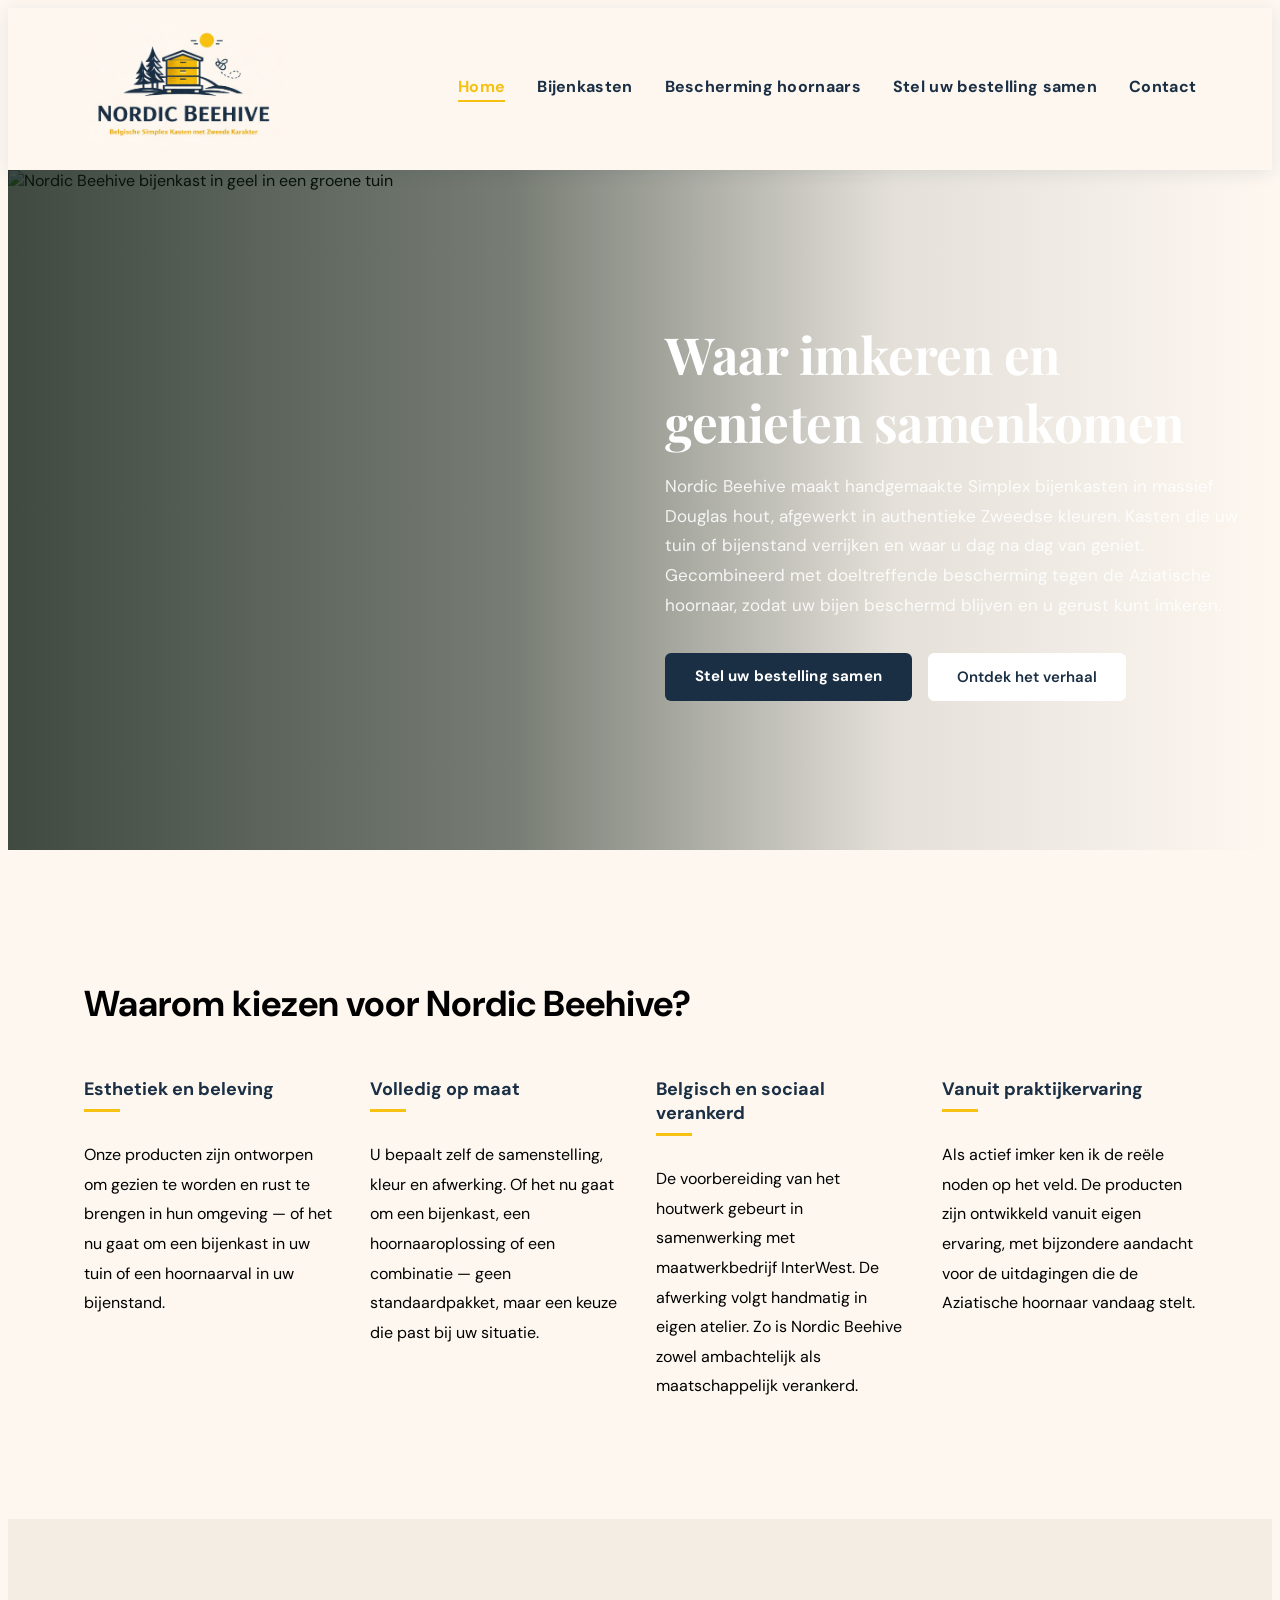
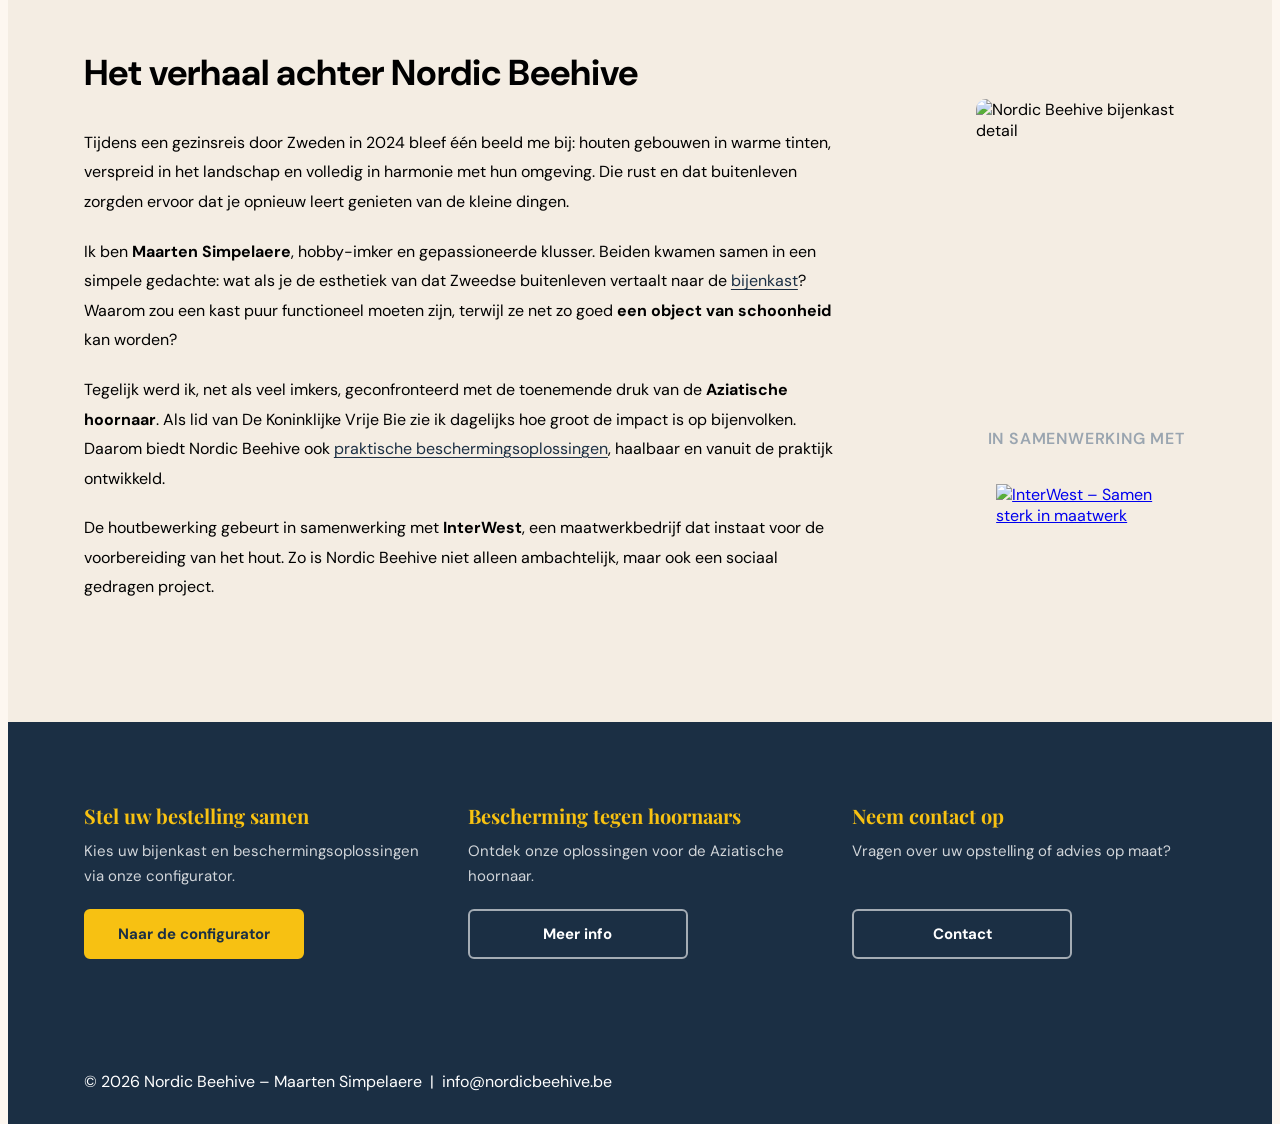
==== commit f6b986d1: "Add files via upload" ====
--- a/index.html
+++ b/index.html
@@ -23,87 +23,79 @@
     </div>
 </header>
 
-<!-- HERO — knoppen links uitgelijnd (1) -->
-<section class="page-intro page-intro-hero">
-    <div class="container">
+<!-- HERO met foto -->
+<section class="page-intro page-intro-hero hero-met-foto">
+    <div class="hero-foto-achtergrond">
+        <img src="images/hero_kast.jpeg" alt="Nordic Beehive bijenkast in geel in een groene tuin">
+    </div>
+    <div class="hero-overlay"></div>
+    <div class="container hero-inhoud">
         <h1>Waar imkeren en genieten samenkomen</h1>
         <p class="page-intro-sub">
-            Bijen zijn wonderlijke wezens. Ze verdienen een kast die even mooi is als wat ze doen. Nordic Beehive maakt handgemaakte Simplex bijenkasten in massief Douglas hout, afgewerkt in authentieke Zweedse kleuren. Kasten die uw tuin of bijenstand verrijken en waar u bewust naar kijkt en van geniet.
+            Nordic Beehive maakt handgemaakte Simplex bijenkasten in massief Douglas hout, afgewerkt in authentieke Zweedse kleuren. Kasten die uw tuin of bijenstand verrijken en waar u dag na dag van geniet.
         </p>
         <p class="page-intro-sub">
-            Gecombineerd met doeltreffende bescherming tegen de Aziatische hoornaar, zodat uw bijen beschermd blijven en u met rust kunt imkeren.
+            Gecombineerd met doeltreffende bescherming tegen de Aziatische hoornaar, zodat uw bijen beschermd blijven en u gerust kunt imkeren.
         </p>
         <div class="hero-ctas hero-ctas-left">
             <a href="configurator-v2.html" class="btn-primary">Stel uw bestelling samen</a>
-            <a href="#verhaal" class="btn-outline-hero">Ontdek het verhaal</a>
+            <a href="#verhaal" class="btn-outline-hero btn-outline-hero-wit">Ontdek het verhaal</a>
         </div>
     </div>
 </section>
 
-<!-- USP's (2) — titel aangepast, geen vet in tekst -->
+<!-- USP's -->
 <section class="usp-section section">
     <div class="container">
         <h2>Waarom kiezen voor Nordic Beehive?</h2>
-        <div class="usp-grid usp-grid-3">
+        <div class="usp-grid usp-grid-4">
             <div class="usp-item">
                 <h3>Esthetiek en beleving</h3>
-                <p>Bijenkasten die ontworpen zijn om gezien te worden en rust te brengen in hun omgeving.</p>
+                <p>Onze producten zijn ontworpen om gezien te worden en rust te brengen in hun omgeving — of het nu gaat om een bijenkast in uw tuin of een hoornaarval in uw bijenstand.</p>
             </div>
             <div class="usp-item">
                 <h3>Volledig op maat</h3>
-                <p>U bepaalt zelf de samenstelling, afwerking en kleur. Geen standaardoplossing, maar een kast die past bij uw manier van imkeren.</p>
-            </div>
-            <div class="usp-item">
-                <h3>Duurzaam gebouwd voor lange levensduur</h3>
-                <p>Al onze producten zijn gemaakt om jarenlang mee te gaan in buitenomstandigheden. Materialen worden gekozen op basis van hun natuurlijke duurzaamheid en weerstand, niet enkel op basis van prijs.</p>
-            </div>
-            <div class="usp-item">
-                <h3>Bescherming tegen hoornaars</h3>
-                <p>Niet alleen kasten, maar ook toegankelijke oplossingen om uw bijenvolken te beschermen tegen de Aziatische hoornaar.</p>
+                <p>U bepaalt zelf de samenstelling, kleur en afwerking. Of het nu gaat om een bijenkast, een hoornaaroplossing of een combinatie — geen standaardpakket, maar een keuze die past bij uw situatie.</p>
             </div>
             <div class="usp-item">
                 <h3>Belgisch en sociaal verankerd</h3>
-                <p>Lokale productie in samenwerking met een maatwerkbedrijf dat instaat voor de voorbereiding van het hout.</p>
+                <p>De voorbereiding van het houtwerk gebeurt in samenwerking met maatwerkbedrijf InterWest. De afwerking volgt handmatig in eigen atelier. Zo is Nordic Beehive zowel ambachtelijk als maatschappelijk verankerd.</p>
             </div>
             <div class="usp-item">
                 <h3>Vanuit praktijkervaring</h3>
-                <p>Gebaseerd op eigen ervaring als imker en de reële noden op het veld.</p>
+                <p>Als actief imker ken ik de reële noden op het veld. De producten zijn ontwikkeld vanuit eigen ervaring, met bijzondere aandacht voor de uitdagingen die de Aziatische hoornaar vandaag stelt.</p>
             </div>
         </div>
     </div>
 </section>
 
-<!-- VERHAAL (3) — alinea 2 herschreven, geen koppeltekens meer behalve hobby-imker -->
-<section id="verhaal" class="section section-alt">
-    <div class="container">
-        <h2>Het verhaal achter Nordic Beehive</h2>
+<!-- VERHAAL -->
+<section class="section section-alt">
+    <div class="container verhaal-layout">
         <div class="verhaal-tekst">
+            <h2 id="verhaal">Het verhaal achter Nordic Beehive</h2>
             <p>Tijdens een gezinsreis door Zweden in 2024 bleef één beeld me bij: houten gebouwen in warme tinten, verspreid in het landschap en volledig in harmonie met hun omgeving. Die rust en dat buitenleven zorgden ervoor dat je opnieuw leert genieten van de kleine dingen.</p>
-            <p>Ik ben <strong>Maarten Simpelaere</strong>, hobby-imker en gepassioneerde klusser. Beiden kwamen samen in een simpele gedachte: wat als je de esthetiek van dat Zweedse buitenleven vertaalt naar de bijenkast? Waarom zou een kast puur functioneel moeten zijn, terwijl ze net zo goed <strong>een object van schoonheid</strong> kan worden, een plek in de tuin waar je bewust naar kijkt en van geniet?</p>
-            <p>Vanuit die gedachte ontstond <strong>Nordic Beehive</strong>: handgemaakte <a href="bijenkasten.html">Simplex bijenkasten</a> uit massief Douglas hout, afgewerkt in <a href="bijenkasten.html#kleuren">authentieke Zweedse kleuren</a>. Geen massaproductie, maar kasten die deel uitmaken van hun omgeving.</p>
+            <p>Ik ben <strong>Maarten Simpelaere</strong>, hobby-imker en gepassioneerde klusser. Beiden kwamen samen in een simpele gedachte: wat als je de esthetiek van dat Zweedse buitenleven vertaalt naar de <a href="bijenkasten.html">bijenkast</a>? Waarom zou een kast puur functioneel moeten zijn, terwijl ze net zo goed <strong>een object van schoonheid</strong> kan worden?</p>
             <p>Tegelijk werd ik, net als veel imkers, geconfronteerd met de toenemende druk van de <strong>Aziatische hoornaar</strong>. Als lid van De Koninklijke Vrije Bie zie ik dagelijks hoe groot de impact is op bijenvolken. Daarom biedt Nordic Beehive ook <a href="hoornaars.html">praktische beschermingsoplossingen</a>, haalbaar en vanuit de praktijk ontwikkeld.</p>
-            <p>Bovendien werk ik samen met een <strong>maatwerkbedrijf</strong> voor de houtbewerking. Zo is Nordic Beehive niet alleen een ambachtelijk, maar ook een sociaal gedragen project.</p>
+            <p>De houtbewerking gebeurt in samenwerking met <strong>InterWest</strong>, een maatwerkbedrijf dat instaat voor de voorbereiding van het hout. Zo is Nordic Beehive niet alleen ambachtelijk, maar ook een sociaal gedragen project.</p>
+        </div>
+        <div class="verhaal-partner">
+            <img src="images/kast_detail.jpeg" alt="Nordic Beehive bijenkast detail" class="verhaal-kast-foto" onclick="openKastLightbox()">
+            <p class="partner-label">In samenwerking met</p>
+            <a href="https://www.interwest.be" target="_blank" rel="noopener">
+                <img src="images/logo_interwest.webp" alt="InterWest – Samen sterk in maatwerk" class="partner-logo">
+            </a>
         </div>
     </div>
 </section>
 
-<!-- REALISATIES -->
-<section id="realisaties" class="section">
-    <div class="container">
-        <h2>Realisaties</h2>
-        <p class="realisaties-intro">
-            Binnenkort tonen we hier beelden van geplaatste Nordic Beehive kasten in Belgische tuinen en bijenstanden. Wil u uw eigen kast alvast samenstellen of heeft u vragen? Neem gerust <a href="contact.html">contact op</a>.
-        </p>
-    </div>
-</section>
-
-<!-- AFSLUITENDE CTA — knoppen verticaal uitgelijnd onderaan elk blok -->
+<!-- CTA -->
 <section class="cta-section">
     <div class="container cta-grid">
         <div class="cta-blok">
             <h3>Stel uw bestelling samen</h3>
             <p>Kies uw bijenkast en beschermingsoplossingen via onze configurator.</p>
-            <a href="configurator-v2.html" class="btn-cta btn-cta-primary">Stel uw bestelling samen</a>
+            <a href="configurator-v2.html" class="btn-cta btn-cta-primary">Naar de configurator</a>
         </div>
         <div class="cta-blok">
             <h3>Bescherming tegen hoornaars</h3>
@@ -124,6 +116,28 @@
     </div>
 </footer>
 
+<!-- Lightbox kastfoto -->
+<div id="kast-lightbox" class="lightbox" onclick="sluitKastLightbox(event)">
+    <button class="lightbox-sluit" onclick="sluitKastLightbox()">&times;</button>
+    <div class="lightbox-inhoud">
+        <img src="images/kast_detail.jpeg" alt="Nordic Beehive bijenkast">
+    </div>
+</div>
+
 <script src="nav.js"></script>
+<script>
+function openKastLightbox() {
+    document.getElementById("kast-lightbox").classList.add("actief");
+    document.body.style.overflow = "hidden";
+}
+function sluitKastLightbox(e) {
+    if (e && e.target !== document.getElementById("kast-lightbox")) return;
+    document.getElementById("kast-lightbox").classList.remove("actief");
+    document.body.style.overflow = "";
+}
+document.addEventListener("keydown", function(e) {
+    if (e.key === "Escape") sluitKastLightbox();
+});
+</script>
 </body>
 </html>
--- a/style.css
+++ b/style.css
@@ -1949,3 +1949,164 @@
     font-size: 15px;
     line-height: 1.6;
 }
+
+/* ── Vakmanschap sectie ── */
+
+/* ── Vakmanschap sectie ── */
+.vakmanschap-section {
+    background: #FDF7F0;
+}
+
+.vakmanschap-grid {
+    display: flex;
+    gap: 12px;
+    margin-top: 32px;
+}
+
+.vk-kast {
+    flex: 0 0 38%;
+    border-radius: 12px;
+    overflow: hidden;
+    cursor: pointer;
+    position: relative;
+}
+
+.vk-kast img {
+    width: 100%;
+    height: 100%;
+    object-fit: cover;
+    display: block;
+    transition: transform 0.35s ease;
+}
+
+.vk-kast:hover img {
+    transform: scale(1.025);
+}
+
+.vakmanschap-rechts {
+    flex: 1;
+    display: grid;
+    grid-template-columns: 1fr 1fr;
+    gap: 12px;
+}
+
+.vakmanschap-item {
+    position: relative;
+    border-radius: 12px;
+    overflow: hidden;
+    cursor: pointer;
+}
+
+.vakmanschap-item img {
+    width: 100%;
+    height: 100%;
+    object-fit: cover;
+    display: block;
+    transition: transform 0.35s ease;
+}
+
+.vakmanschap-item:hover img {
+    transform: scale(1.025);
+}
+
+.vakmanschap-label {
+    position: absolute;
+    bottom: 0;
+    left: 0;
+    right: 0;
+    background: linear-gradient(to top, rgba(27,47,68,0.80) 0%, transparent 100%);
+    color: white;
+    font-size: 12px;
+    font-weight: 600;
+    letter-spacing: 0.3px;
+    padding: 24px 14px 10px;
+    pointer-events: none;
+}
+
+@media (max-width: 700px) {
+    .vakmanschap-grid {
+        flex-direction: column;
+    }
+    .vk-kast {
+        flex: 0 0 auto;
+    }
+    .vakmanschap-rechts {
+        grid-template-columns: 1fr 1fr;
+    }
+}
+
+/* ── Lightbox ── */
+.lightbox {
+    display: none;
+    position: fixed;
+    inset: 0;
+    background: rgba(10,18,28,0.93);
+    z-index: 9999;
+    align-items: center;
+    justify-content: center;
+}
+
+.lightbox.actief {
+    display: flex;
+}
+
+.lightbox-inhoud {
+    max-width: 90vw;
+    max-height: 90vh;
+    display: flex;
+    flex-direction: column;
+    align-items: center;
+    gap: 12px;
+}
+
+.lightbox-inhoud img {
+    max-width: 88vw;
+    max-height: 82vh;
+    object-fit: contain;
+    border-radius: 8px;
+    display: block;
+}
+
+.lightbox-inhoud p {
+    color: rgba(255,255,255,0.75);
+    font-size: 13px;
+    letter-spacing: 0.3px;
+    margin: 0;
+}
+
+.lightbox-sluit {
+    position: fixed;
+    top: 20px;
+    right: 28px;
+    background: none;
+    border: none;
+    color: white;
+    font-size: 36px;
+    cursor: pointer;
+    line-height: 1;
+    opacity: 0.8;
+    transition: opacity 0.2s;
+    z-index: 10000;
+}
+
+.lightbox-sluit:hover { opacity: 1; }
+
+.lightbox-pijl {
+    position: fixed;
+    top: 50%;
+    transform: translateY(-50%);
+    background: rgba(255,255,255,0.12);
+    border: none;
+    color: white;
+    font-size: 48px;
+    line-height: 1;
+    padding: 8px 18px;
+    cursor: pointer;
+    border-radius: 6px;
+    transition: background 0.2s;
+    z-index: 10000;
+}
+
+.lightbox-pijl:hover { background: rgba(255,255,255,0.25); }
+.lightbox-links  { left:  16px; }
+.lightbox-rechts { right: 16px; }
--- a/style-configurator-v2.css
+++ b/style-configurator-v2.css
@@ -0,0 +1,2437 @@
+/* ============================================
+   Nordic Beehive – V2 Styles
+   Laadt bovenop style.css
+   ============================================ */
+
+@import url('https://fonts.googleapis.com/css2?family=Playfair+Display:wght@400;600;700&family=DM+Sans:wght@300;400;500;600&display=swap');
+
+:root {
+    --nb-cream:   #FDF7F0;
+    --nb-navy:    #1B2F44;
+    --nb-gold:    #F7C112;
+    --nb-sand:    #E8DDD0;
+    --nb-shadow:  rgba(27, 47, 68, 0.08);
+    --nb-border:  rgba(27, 47, 68, 0.12);
+    --r-sm: 8px;
+    --r-md: 14px;
+    --r-lg: 22px;
+    --ease: 0.22s cubic-bezier(0.4, 0, 0.2, 1);
+}
+
+/* ── Global font ─────────────────────────────── */
+body {
+    font-family: 'DM Sans', Arial, sans-serif;
+    background: #FDF7F0;
+}
+
+/* Alle secties zelfde achtergrond */
+.hero, .section, .usp-section,
+.kleuren-section, .footer {
+    background: #FDF7F0;
+}
+
+/* Factuurvelden verbergen bij "info"-formulier */
+.formulier-info #factuurGroup,
+.formulier-info #btwBlok {
+    display: none !important;
+}
+.formulier-info #straatGroup,
+.formulier-info #postcodeGroup,
+.formulier-info #gemeenteGroup {
+    display: none !important;
+}
+
+/* Scroll-offset: titel komt net onder de sticky header */
+#verhaal, #kleuren, #realisaties {
+    scroll-margin-top: 80px;
+}
+
+/* ══════════════════════════════════════════════
+   HEADER
+══════════════════════════════════════════════ */
+
+.site-logo {
+    width: 200px !important;
+    height: auto;
+}
+
+.site-header {
+    position: sticky !important;
+    top: 0 !important;
+    z-index: 1000 !important;
+    background: #FDF7F0 !important;
+    box-shadow: 0 3px 16px rgba(27,47,68,0.09) !important;
+    padding: 0 !important;
+}
+
+.header-inner {
+    display: flex !important;
+    justify-content: space-between !important;
+    align-items: center !important;
+    padding: 18px 0 !important;
+    /* meer witruimte links/rechts via container */
+}
+
+/* container iets smaller voor meer lucht */
+.container {
+    width: 88%;
+    max-width: 1140px;
+    margin: auto;
+}
+
+.site-header nav {
+    display: flex !important;
+    flex-direction: row !important;
+    align-items: center !important;
+    gap: 0 !important;
+}
+
+.site-header nav a.nav-link {
+    display: inline-block !important;
+    margin-left: 32px !important;
+    text-decoration: none !important;
+    color: #1B2F44 !important;
+    font-weight: 700 !important;
+    font-size: 16px !important;
+    letter-spacing: 0.3px !important;
+    transition: color 0.2s ease !important;
+    padding-bottom: 3px !important;
+    border-bottom: 2px solid transparent !important;
+}
+
+.site-header nav a.nav-link:hover {
+    color: #F7C112 !important;
+}
+
+.site-header nav a.nav-link.active {
+    color: #F7C112 !important;
+    border-bottom-color: #F7C112 !important;
+}
+
+/* ══════════════════════════════════════════════
+   HOMEPAGE — algemene spacing
+══════════════════════════════════════════════ */
+
+.section, .usp-section, .kleuren-section {
+    padding: 100px 0;
+}
+
+.section p,
+.usp-item p {
+    line-height: 1.85;
+    margin-bottom: 18px;
+    font-size: 16px;
+}
+
+.section h2,
+.usp-section h2,
+.kleuren-section h2 {
+    margin-bottom: 32px;
+    font-size: clamp(24px, 3vw, 36px);
+}
+
+/* ── Knoppen — auto breedte tenzij overschreven ── */
+
+.btn-primary {
+    display: inline-block !important;
+    width: auto !important;
+    padding: 13px 30px !important;
+    font-size: 15px !important;
+    font-family: 'DM Sans', Arial, sans-serif !important;
+    font-weight: 700 !important;
+    background: #1B2F44 !important;
+    color: white !important;
+    border: none !important;
+    border-radius: 6px !important;
+    cursor: pointer !important;
+    transition: all 0.2s ease !important;
+    text-align: center !important;
+    text-decoration: none !important;
+    box-sizing: border-box !important;
+    letter-spacing: 0.2px !important;
+}
+
+.btn-primary:hover {
+    background: #F7C112 !important;
+    color: #1B2F44 !important;
+}
+
+.btn-outline {
+    display: inline-block !important;
+    width: auto !important;
+    padding: 12px 28px !important;
+    font-size: 15px !important;
+    font-family: 'DM Sans', Arial, sans-serif !important;
+    font-weight: 600 !important;
+    background: white !important;
+    color: #1B2F44 !important;
+    border: 1.5px solid #1B2F44 !important;
+    border-radius: 6px !important;
+    cursor: pointer !important;
+    transition: all 0.2s ease !important;
+    text-decoration: none !important;
+}
+
+.btn-outline:hover { background: #f1f1f1 !important; }
+
+/* Actieblok en formulier mogen breder */
+#actieBlok .btn-primary,
+#actieBlok .btn-outline,
+#formulierBlok .btn-primary {
+    display: block !important;
+    width: 100% !important;
+    max-width: 320px !important;
+}
+
+/* ══════════════════════════════════════════════
+   KLEUREN-GRID — 3 kolommen, 2 rijen
+══════════════════════════════════════════════ */
+
+.kleuren-intro {
+    margin: 0 0 52px 0;
+    line-height: 1.8;
+    max-width: 780px;
+    font-size: 16px;
+}
+
+.kleuren-grid {
+    display: grid;
+    grid-template-columns: repeat(3, 1fr);
+    gap: 32px;
+    justify-items: stretch;
+}
+
+@media (max-width: 860px) {
+    .kleuren-grid { grid-template-columns: repeat(2, 1fr); }
+}
+
+@media (max-width: 540px) {
+    .kleuren-grid { grid-template-columns: 1fr; }
+}
+
+.color-card {
+    width: 100%;
+    aspect-ratio: 3 / 4;
+    position: relative;
+    max-width: none;        /* overschrijf origineel max-width */
+}
+
+.color-hover {
+    position: relative;
+    width: 100%;
+    height: 100%;
+    overflow: hidden;
+    border-radius: 16px;
+    cursor: pointer;
+}
+
+/* Voorzijde — kleur via class */
+.color-front {
+    position: absolute;
+    inset: 0;
+    padding: 36px 28px;
+    display: flex;
+    flex-direction: column;
+    justify-content: center;
+    align-items: center;
+    text-align: center;
+    transition: opacity 0.4s ease;
+    z-index: 2;
+}
+
+.color-front h3 {
+    font-size: 24px;
+    font-weight: 700;
+    margin: 0 0 8px 0;
+}
+
+.kleur-subtitel {
+    display: block;
+    font-size: 15px;
+    opacity: 0.8;
+    margin: 0 0 14px 0;
+}
+
+.color-front p {
+    font-size: 14px;
+    opacity: 0.85;
+    margin: 0;
+    line-height: 1.5;
+}
+
+/* Achtergrondkleuren per tegel */
+.color-front.groen { background: #7F9F63; color: white; }
+.color-front.blauw { background: #4C87A6; color: white; }
+.color-front.rood  { background: #8B2A1A; color: white; }
+.color-front.geel  { background: #E5B75C; color: #1B2F44; }
+.color-front.wit   { background: #F0EDED; color: #1B2F44; border: 1px solid rgba(27,47,68,0.08); }
+.color-front.roze  { background: #B78893; color: #1B2F44; }
+
+/* Achterzijde — foto */
+.color-back {
+    position: absolute;
+    inset: 0;
+    opacity: 0;
+    transition: opacity 0.4s ease;
+}
+
+.color-back img {
+    width: 100%;
+    height: 100%;
+    object-fit: cover;
+    display: block;
+    transition: transform 0.6s ease;
+}
+
+.color-hover:hover .color-back      { opacity: 1; }
+.color-hover:hover .color-front     { opacity: 0; }
+.color-hover:hover .color-back img  { transform: scale(1.05); }
+
+/* USP grid */
+.usp-grid {
+    display: grid;
+    grid-template-columns: repeat(2, 1fr);
+    gap: 32px;
+    margin-top: 16px;
+}
+
+.usp-item h3 {
+    color: #1B2F44;
+    font-weight: 700;
+    margin-bottom: 12px;
+    font-size: 18px;
+    position: relative;
+    display: inline-block;
+}
+
+.usp-item h3::after {
+    content: "";
+    display: block;
+    width: 36px;
+    height: 3px;
+    background: #F7C112;
+    margin-top: 8px;
+}
+
+/* feature list */
+.feature-list li {
+    margin: 10px 0;
+    font-size: 16px;
+    line-height: 1.6;
+}
+
+/* ══════════════════════════════════════════════
+   CONFIGURATOR PAGINA
+══════════════════════════════════════════════ */
+
+.configurator-page-wrapper {
+    max-width: 1300px;
+    margin: 0 auto;
+    padding: 60px 40px 100px;
+}
+
+.configurator-page-wrapper h1 {
+    font-family: 'Playfair Display', Georgia, serif;
+    font-size: clamp(28px, 3.5vw, 44px);
+    font-weight: 700;
+    color: #1B2F44;
+    margin: 0 0 6px 0;
+    letter-spacing: -0.5px;
+}
+
+.page-subtitle {
+    font-size: 15px;
+    color: #6B7D8E;
+    margin: 0 0 48px 0;
+}
+
+/* Two-column layout */
+.config-layout {
+    display: grid;
+    grid-template-columns: 1fr 400px;
+    gap: 36px;
+    align-items: start;
+}
+
+@media (max-width: 960px) {
+    .config-layout { grid-template-columns: 1fr; }
+    .config-right  { position: static; }
+}
+
+/* ── Panels ── */
+.config-panel {
+    background: white;
+    border-radius: var(--r-lg);
+    padding: 32px;
+    box-shadow: 0 2px 20px var(--nb-shadow);
+    border: 1px solid var(--nb-border);
+}
+
+.config-panel + .config-panel { margin-top: 20px; }
+
+.panel-title {
+    font-family: 'Playfair Display', Georgia, serif;
+    font-size: 17px;
+    font-weight: 600;
+    color: #1B2F44;
+    margin: 0 0 22px 0;
+    padding-bottom: 14px;
+    border-bottom: 2px solid var(--nb-sand);
+    display: flex;
+    align-items: center;
+    gap: 10px;
+}
+
+.step-badge {
+    display: inline-flex;
+    align-items: center;
+    justify-content: center;
+    width: 24px;
+    height: 24px;
+    background: #1B2F44;
+    color: white;
+    border-radius: 50%;
+    font-size: 11px;
+    font-weight: 700;
+    font-family: 'DM Sans', sans-serif;
+    flex-shrink: 0;
+}
+
+/* Labels in config panels */
+.config-panel label,
+.field-group label {
+    display: block !important;
+    font-size: 12px !important;
+    font-weight: 700 !important;
+    color: #4A5968 !important;
+    letter-spacing: 0.6px !important;
+    text-transform: uppercase !important;
+    margin-top: 0 !important;
+    margin-bottom: 7px !important;
+}
+
+.field-group { margin-bottom: 18px; }
+
+/* Selects */
+.config-panel select {
+    width: 100%;
+    padding: 10px 36px 10px 12px;
+    font-size: 14px;
+    font-family: 'DM Sans', Arial, sans-serif;
+    color: #1B2F44;
+    background-color: #FDF7F0;
+    background-image: url("data:image/svg+xml,%3Csvg xmlns='http://www.w3.org/2000/svg' width='14' height='14' viewBox='0 0 24 24' fill='none' stroke='%231B2F44' stroke-width='2.5'%3E%3Cpolyline points='6 9 12 15 18 9'/%3E%3C/svg%3E");
+    background-repeat: no-repeat;
+    background-position: right 11px center;
+    border: 1.5px solid rgba(27, 47, 68, 0.15);
+    border-radius: var(--r-sm);
+    -webkit-appearance: none;
+    appearance: none;
+    cursor: pointer;
+    transition: border-color var(--ease), box-shadow var(--ease);
+}
+
+.config-panel select:focus {
+    outline: none;
+    border-color: #1B2F44;
+    box-shadow: 0 0 0 3px rgba(27, 47, 68, 0.08);
+}
+
+/* Add buttons */
+.add-buttons {
+    display: grid;
+    grid-template-columns: repeat(3, 1fr);
+    gap: 10px;
+    margin-bottom: 4px;
+}
+
+.add-btn {
+    display: flex;
+    flex-direction: column;
+    align-items: center;
+    gap: 5px;
+    padding: 13px 8px;
+    background: #FDF7F0;
+    border: 1.5px dashed rgba(27, 47, 68, 0.22);
+    border-radius: var(--r-md);
+    color: #1B2F44;
+    font-size: 11px;
+    font-weight: 700;
+    font-family: 'DM Sans', Arial, sans-serif;
+    cursor: pointer;
+    transition: all var(--ease);
+    letter-spacing: 0.4px;
+    text-transform: uppercase;
+    width: 100%;
+}
+
+.add-btn .add-icon { font-size: 18px; line-height: 1; }
+
+.add-btn:hover {
+    background: #1B2F44;
+    color: white;
+    border-style: solid;
+    border-color: #1B2F44;
+    transform: translateY(-2px);
+    box-shadow: 0 6px 14px rgba(27, 47, 68, 0.18);
+}
+
+/* Stack list */
+#stackList {
+    list-style: none;
+    padding: 0;
+    margin: 14px 0 0 0;
+    display: flex;
+    flex-direction: column;
+    gap: 7px;
+}
+
+#stackList li {
+    display: flex;
+    align-items: center;
+    gap: 10px;
+    padding: 9px 12px;
+    background: #FDF7F0;
+    border-radius: var(--r-sm);
+    border: 1px solid rgba(27, 47, 68, 0.1);
+    font-size: 13px;
+    font-weight: 600;
+    color: #1B2F44;
+    animation: slideIn 0.18s ease;
+    margin: 0;
+}
+
+@keyframes slideIn {
+    from { opacity: 0; transform: translateY(-5px); }
+    to   { opacity: 1; transform: translateY(0); }
+}
+
+#stackList li select {
+    width: auto !important;
+    min-width: 100px;
+    padding: 4px 28px 4px 8px !important;
+    font-size: 12px !important;
+    border-radius: var(--r-sm) !important;
+    background-color: white !important;
+    margin: 0 !important;
+    text-transform: none !important;
+    letter-spacing: 0 !important;
+    font-weight: 400 !important;
+}
+
+#stackList li button {
+    background: none !important;
+    border: none !important;
+    color: #C0392B !important;
+    font-size: 15px !important;
+    cursor: pointer !important;
+    padding: 3px 5px !important;
+    border-radius: var(--r-sm) !important;
+    transition: background var(--ease) !important;
+    line-height: 1 !important;
+    width: auto !important;
+}
+
+#stackList li button:hover {
+    background: rgba(192, 57, 43, 0.1) !important;
+}
+
+/* Options grid */
+.options-grid {
+    display: grid;
+    grid-template-columns: 1fr 1fr;
+    gap: 0 16px;
+}
+
+.field-divider {
+    height: 1px;
+    background: #E8DDD0;
+    margin: 20px 0;
+}
+
+/* ── Rechterkolom sticky ── */
+.config-right {
+    position: sticky;
+    top: 108px;
+}
+
+.preview-card {
+    background: white;
+    border-radius: var(--r-lg);
+    padding: 24px 20px;
+    box-shadow: 0 2px 20px var(--nb-shadow);
+    border: 1px solid var(--nb-border);
+}
+
+.preview-title {
+    font-family: 'DM Sans', Arial, sans-serif;
+    font-size: 15px;
+    font-weight: 600;
+    color: #4A5968;
+    margin: 0 0 14px 0;
+    text-align: center;
+    opacity: 1;
+    letter-spacing: 0.3px;
+}
+
+/* Visual container */
+.visual-container {
+    margin: 0;
+    padding: 8px 0 0 0;
+    border: none;
+    min-height: 80px;
+    display: flex;
+    align-items: flex-end;
+    justify-content: center;
+    overflow: hidden;
+    position: relative;
+}
+
+#visualiser {
+    zoom: 0.38;
+    margin: 0 auto;
+    display: block;
+    flex-shrink: 0;
+}
+
+/* ── Prijsblok ── */
+.price-block {
+    margin-top: 22px;
+    padding: 16px 18px;
+    background: #1B2F44;
+    border-radius: var(--r-md);
+    color: white;
+    text-align: center;
+}
+
+.price-label {
+    font-size: 10px;
+    letter-spacing: 1.4px;
+    text-transform: uppercase;
+    opacity: 0.6;
+    margin-bottom: 6px;
+    font-family: 'DM Sans', sans-serif;
+}
+
+/* € en bedrag: zelfde grootte, naast elkaar */
+.price-amount {
+    display: flex;
+    align-items: center;
+    justify-content: center;
+    gap: 2px;
+    font-family: 'Playfair Display', Georgia, serif;
+    font-weight: 700;
+    line-height: 1;
+}
+
+.price-amount .currency,
+.price-amount #prijs {
+    font-size: 40px;
+    font-weight: 700;
+    line-height: 1;
+    letter-spacing: -1px;
+}
+
+.price-note {
+    font-size: 10px;
+    opacity: 0.45;
+    margin-top: 6px;
+    font-family: 'DM Sans', sans-serif;
+}
+
+/* Toevoegen-knop */
+#addToOrder {
+    display: block !important;
+    width: 100% !important;
+    margin: 12px 0 0 0 !important;
+    padding: 13px !important;
+    font-size: 14px !important;
+    font-family: 'DM Sans', Arial, sans-serif !important;
+    font-weight: 700 !important;
+    background: #F7C112 !important;
+    color: #1B2F44 !important;
+    border: none !important;
+    border-radius: var(--r-md) !important;
+    cursor: pointer !important;
+    transition: all var(--ease) !important;
+    text-align: center !important;
+}
+
+#addToOrder:hover {
+    background: #e5b300 !important;
+    transform: translateY(-1px) !important;
+    box-shadow: 0 5px 14px rgba(247, 193, 18, 0.3) !important;
+}
+
+/* ══════════════════════════════════════════════
+   BESTELLINGSOVERZICHT
+══════════════════════════════════════════════ */
+
+.bestelling-section { margin-top: 56px; }
+
+h3.overzicht-titel {
+    font-family: 'Playfair Display', Georgia, serif;
+    font-size: 26px;
+    font-weight: 700;
+    color: #1B2F44;
+    margin: 0 0 22px 0;
+}
+
+.bestel-kaart {
+    display: flex;
+    gap: 18px;
+    padding: 18px;
+    margin-bottom: 12px;
+    background: white;
+    border-radius: var(--r-md);
+    border: 1px solid var(--nb-border);
+    box-shadow: 0 2px 10px var(--nb-shadow);
+}
+
+/* Snapshot preview */
+.bestel-visual {
+    width: 100px;
+    height: 140px;
+    flex-shrink: 0;
+    display: flex;
+    justify-content: center;
+    align-items: center;
+    background: #FDF7F0;
+    border-radius: var(--r-sm);
+    overflow: hidden;
+    padding: 6px;
+    box-sizing: border-box;
+}
+
+.bestel-visual img {
+    max-width: 100%;
+    max-height: 128px;
+    width: auto;
+    height: auto;
+    object-fit: contain;
+    display: block;
+}
+
+.bestel-info {
+    flex: 1;
+    display: flex;
+    flex-direction: column;
+    gap: 3px;
+}
+
+.bestel-info b {
+    font-family: 'Playfair Display', Georgia, serif;
+    font-size: 15px;
+    color: #1B2F44;
+}
+
+.bestel-beschrijving {
+    color: #7A8A98;
+    font-size: 12px;
+}
+
+.bestel-controls {
+    display: flex !important;
+    align-items: center !important;
+    gap: 10px !important;
+    margin: 8px 0 4px !important;
+    font-weight: 700 !important;
+    font-size: 14px !important;
+    color: #1B2F44 !important;
+}
+
+.bestel-controls button {
+    width: 28px !important;
+    height: 28px !important;
+    border-radius: 50% !important;
+    border: 1.5px solid rgba(27,47,68,0.18) !important;
+    background: #FDF7F0 !important;
+    font-size: 15px !important;
+    cursor: pointer !important;
+    display: flex !important;
+    align-items: center !important;
+    justify-content: center !important;
+    transition: all var(--ease) !important;
+    font-family: 'DM Sans', sans-serif !important;
+    padding: 0 !important;
+    color: #1B2F44 !important;
+    line-height: 1 !important;
+}
+
+.bestel-controls button:hover {
+    background: #1B2F44 !important;
+    color: white !important;
+    border-color: #1B2F44 !important;
+}
+
+.bestel-prijs {
+    font-weight: 700 !important;
+    font-size: 17px !important;
+    color: #1B2F44 !important;
+}
+
+/* Verwijder-knop: klein en subtiel */
+.bestel-info .verwijder-btn {
+    background: none !important;
+    border: none !important;
+    color: #C0392B !important;
+    font-size: 12px !important;
+    cursor: pointer !important;
+    padding: 0 !important;
+    font-family: 'DM Sans', sans-serif !important;
+    text-decoration: underline !important;
+    text-align: left !important;
+    width: auto !important;
+    display: inline !important;
+    margin-top: 4px !important;
+    font-weight: 400 !important;
+}
+
+#bestellingTotaal {
+    font-family: 'Playfair Display', Georgia, serif;
+    font-size: 22px;
+    font-weight: 700;
+    color: #1B2F44;
+    margin-top: 16px;
+    padding: 16px 0;
+    border-top: 2px solid #E8DDD0;
+}
+
+/* Actieblok */
+#actieBlok {
+    margin-top: 26px;
+    display: grid;
+    grid-template-columns: 1fr 1fr;
+    gap: 18px;
+}
+
+@media (max-width: 700px) {
+    #actieBlok { grid-template-columns: 1fr; }
+}
+
+.actie-primaire,
+.actie-secundaire {
+    background: white;
+    border-radius: var(--r-md);
+    padding: 22px;
+    border: 1px solid var(--nb-border);
+}
+
+.actie-tekst {
+    font-size: 12px;
+    color: #7A8A98;
+    margin-top: 10px;
+    line-height: 1.6;
+}
+
+/* ── Formulier ── */
+#formulierBlok {
+    margin-top: 36px;
+    background: white;
+    border-radius: var(--r-lg);
+    padding: 32px;
+    border: 1px solid var(--nb-border);
+    box-shadow: 0 2px 20px var(--nb-shadow);
+}
+
+#formulierTitel {
+    font-family: 'Playfair Display', Georgia, serif;
+    font-size: 22px;
+    font-weight: 700;
+    color: #1B2F44;
+    margin: 0 0 22px 0;
+}
+
+.form-grid {
+    display: grid;
+    grid-template-columns: 1fr 1fr;
+    gap: 0 20px;
+}
+
+@media (max-width: 640px) {
+    .form-grid { grid-template-columns: 1fr; }
+}
+
+.form-group {
+    margin-bottom: 15px;
+    display: block;
+}
+
+.form-group label {
+    display: block !important;
+    font-size: 12px !important;
+    font-weight: 700 !important;
+    letter-spacing: 0.6px !important;
+    text-transform: uppercase !important;
+    color: #4A5968 !important;
+    margin-bottom: 6px !important;
+    margin-top: 0 !important;
+}
+
+.form-group input,
+.form-group textarea {
+    width: 100%;
+    padding: 10px 12px;
+    font-size: 14px;
+    font-family: 'DM Sans', Arial, sans-serif;
+    color: #1B2F44;
+    background: #FDF7F0;
+    border: 1.5px solid rgba(27, 47, 68, 0.15);
+    border-radius: var(--r-sm);
+    box-sizing: border-box;
+    transition: border-color var(--ease), box-shadow var(--ease);
+}
+
+.form-group input:focus,
+.form-group textarea:focus {
+    outline: none;
+    border-color: #1B2F44;
+    box-shadow: 0 0 0 3px rgba(27, 47, 68, 0.07);
+}
+
+.form-group textarea {
+    resize: vertical;
+    min-height: 80px;
+}
+
+.factuur-group {
+    display: flex !important;
+    align-items: center !important;
+    gap: 10px !important;
+    margin-bottom: 12px !important;
+}
+
+.factuur-group label {
+    display: flex !important;
+    align-items: center !important;
+    gap: 8px !important;
+    font-weight: 600 !important;
+    text-transform: none !important;
+    letter-spacing: 0 !important;
+    font-size: 14px !important;
+    color: #1B2F44 !important;
+    cursor: pointer !important;
+    margin: 0 !important;
+}
+
+.factuur-group input[type="checkbox"] {
+    width: 17px !important;
+    height: 17px !important;
+    cursor: pointer !important;
+    accent-color: #1B2F44 !important;
+    margin: 0 !important;
+    padding: 0 !important;
+    border: none !important;
+    background: transparent !important;
+    box-shadow: none !important;
+}
+/* ═══════════════════════════════════════════════
+   Nordic Beehive – Extra stijlen nieuwe pagina's
+   Voeg toe aan style-configurator-v2.css
+═══════════════════════════════════════════════ */
+
+/* ── Page intro (alle pagina's behalve home) ── */
+
+.page-intro {
+    padding: 80px 0 60px;
+    background: #FDF7F0;
+}
+
+.page-intro h1 {
+    font-family: 'Playfair Display', Georgia, serif;
+    font-size: clamp(32px, 4vw, 52px);
+    font-weight: 700;
+    color: #1B2F44;
+    margin: 0 0 16px 0;
+    letter-spacing: -0.5px;
+}
+
+.page-intro-sub {
+    font-size: 17px;
+    color: #5A6B7A;
+    max-width: 680px;
+    line-height: 1.75;
+    margin: 0;
+}
+
+/* ── Hero CTA's naast elkaar ── */
+
+.hero-ctas {
+    display: flex;
+    gap: 16px;
+    justify-content: center;
+    flex-wrap: wrap;
+    margin-top: 32px;
+}
+
+.btn-outline-hero {
+    display: inline-block;
+    padding: 13px 28px;
+    font-size: 15px;
+    font-family: 'DM Sans', Arial, sans-serif;
+    font-weight: 600;
+    background: transparent;
+    color: #1B2F44;
+    border: 1.5px solid #1B2F44;
+    border-radius: 6px;
+    cursor: pointer;
+    transition: all 0.2s ease;
+    text-decoration: none;
+}
+
+.btn-outline-hero:hover {
+    background: rgba(27,47,68,0.07);
+}
+
+/* ── Section alt: lichte achtergrond voor afwisseling ── */
+
+.section-alt {
+    background: #F4EDE3;
+}
+
+/* ── Verhaal tekst ── */
+
+.verhaal-tekst {
+    max-width: 760px;
+}
+
+.verhaal-tekst p {
+    margin-bottom: 20px;
+    line-height: 1.85;
+    font-size: 16px;
+}
+
+/* ── USP grid varianten ── */
+
+.usp-grid-3 {
+    grid-template-columns: repeat(3, 1fr) !important;
+}
+
+.usp-grid-4 {
+    grid-template-columns: repeat(4, 1fr) !important;
+}
+
+@media (max-width: 1000px) {
+    .usp-grid-3,
+    .usp-grid-4 {
+        grid-template-columns: repeat(2, 1fr) !important;
+    }
+}
+
+@media (max-width: 580px) {
+    .usp-grid-3,
+    .usp-grid-4 {
+        grid-template-columns: 1fr !important;
+    }
+}
+
+/* ── Realisaties intro ── */
+
+.realisaties-intro {
+    font-size: 16px;
+    line-height: 1.75;
+    max-width: 640px;
+    color: #5A6B7A;
+}
+
+/* ── Afsluitende CTA sectie ── */
+
+.cta-section {
+    background: #1B2F44;
+    padding: 80px 0;
+}
+
+.cta-grid {
+    display: grid;
+    grid-template-columns: repeat(3, 1fr);
+    gap: 40px;
+}
+
+@media (max-width: 860px) {
+    .cta-grid { grid-template-columns: 1fr; }
+}
+
+.cta-blok {
+    color: white;
+}
+
+.cta-blok h3 {
+    font-family: 'Playfair Display', Georgia, serif;
+    font-size: 20px;
+    font-weight: 700;
+    margin: 0 0 10px 0;
+    color: #F7C112;
+}
+
+.cta-blok p {
+    font-size: 15px;
+    line-height: 1.65;
+    opacity: 0.8;
+    margin: 0 0 20px 0;
+}
+
+/* Knoppen in donker cta-blok */
+.cta-blok .btn-primary {
+    background: #F7C112 !important;
+    color: #1B2F44 !important;
+}
+
+.cta-blok .btn-primary:hover {
+    background: white !important;
+    color: #1B2F44 !important;
+}
+
+.cta-blok .btn-outline {
+    background: transparent !important;
+    color: white !important;
+    border-color: rgba(255,255,255,0.5) !important;
+}
+
+.cta-blok .btn-outline:hover {
+    background: rgba(255,255,255,0.1) !important;
+    border-color: white !important;
+}
+
+.cta-single {
+    text-align: center;
+}
+
+.cta-single h2 {
+    font-family: 'Playfair Display', Georgia, serif;
+    font-size: 28px;
+    color: #F7C112;
+    margin: 0 0 12px 0;
+}
+
+.cta-single p {
+    color: rgba(255,255,255,0.75);
+    font-size: 16px;
+    margin: 0 0 28px 0;
+}
+
+/* ── Oplossingen (hoornaars) ── */
+
+.oplossing-blok {
+    margin-bottom: 0;
+    padding: 48px 0;
+}
+
+.oplossing-blok:first-of-type {
+    padding-top: 0;
+}
+
+.oplossing-header {
+    display: flex;
+    align-items: baseline;
+    gap: 20px;
+    margin-bottom: 24px;
+    flex-wrap: wrap;
+}
+
+.oplossing-header h3 {
+    font-family: 'Playfair Display', Georgia, serif;
+    font-size: 26px;
+    font-weight: 700;
+    color: #1B2F44;
+    margin: 0;
+}
+
+.oplossing-tag {
+    font-size: 13px;
+    font-weight: 600;
+    color: #F7C112;
+    background: #1B2F44;
+    padding: 4px 12px;
+    border-radius: 20px;
+    white-space: nowrap;
+    letter-spacing: 0.3px;
+}
+
+.oplossing-tekst p {
+    font-size: 16px;
+    line-height: 1.8;
+    margin-bottom: 16px;
+    max-width: 760px;
+    color: #3A4A5A;
+}
+
+.oplossing-specs {
+    margin-top: 24px;
+    background: #F4EDE3;
+    border-radius: 10px;
+    padding: 20px 24px;
+    display: inline-block;
+    min-width: 280px;
+}
+
+.oplossing-specs h4 {
+    font-size: 13px;
+    font-weight: 700;
+    letter-spacing: 0.6px;
+    text-transform: uppercase;
+    color: #4A5968;
+    margin: 0 0 12px 0;
+}
+
+.oplossing-specs ul {
+    margin: 0;
+    padding-left: 18px;
+}
+
+.oplossing-specs li {
+    font-size: 14px;
+    color: #1B2F44;
+    margin-bottom: 6px;
+    line-height: 1.5;
+}
+
+.oplossing-divider {
+    height: 1px;
+    background: #E8DDD0;
+}
+
+/* ── Contact pagina ── */
+
+.contact-layout {
+    display: grid;
+    grid-template-columns: 1fr 380px;
+    gap: 60px;
+    align-items: start;
+}
+
+@media (max-width: 860px) {
+    .contact-layout { grid-template-columns: 1fr; }
+}
+
+.contact-form-blok h2,
+.contact-info-blok h2 {
+    font-family: 'Playfair Display', Georgia, serif;
+    font-size: 24px;
+    font-weight: 700;
+    color: #1B2F44;
+    margin: 0 0 24px 0;
+}
+
+.contact-gegevens {
+    background: #F4EDE3;
+    border-radius: 10px;
+    padding: 20px 24px;
+    margin-bottom: 20px;
+}
+
+.contact-gegevens p {
+    margin: 0 0 6px 0;
+    font-size: 15px;
+    line-height: 1.6;
+    color: #1B2F44;
+}
+
+.contact-gegevens a {
+    color: #1B2F44;
+    text-decoration: underline;
+}
+
+.contact-note {
+    font-size: 14px;
+    line-height: 1.7;
+    color: #5A6B7A;
+    margin: 0;
+}
+
+/* ── FAQ ── */
+
+.faq-grid {
+    display: grid;
+    grid-template-columns: repeat(2, 1fr);
+    gap: 32px 48px;
+    margin-top: 8px;
+}
+
+@media (max-width: 720px) {
+    .faq-grid { grid-template-columns: 1fr; }
+}
+
+.faq-item h4 {
+    font-size: 15px;
+    font-weight: 700;
+    color: #1B2F44;
+    margin: 0 0 8px 0;
+    line-height: 1.4;
+}
+
+.faq-item p {
+    font-size: 14px;
+    line-height: 1.75;
+    color: #4A5968;
+    margin: 0;
+}
+
+/* ═══════════════════════════════════════════════
+   UPDATE — extra stijlen bij revisie 2
+═══════════════════════════════════════════════ */
+
+/* Hero als page-intro maar met extra padding */
+.page-intro-hero {
+    padding: 100px 0 80px;
+}
+
+/* Intro CTA knoppen (bijenkasten, hoornaars) */
+.intro-ctas {
+    display: flex;
+    gap: 16px;
+    flex-wrap: wrap;
+    margin-top: 28px;
+}
+
+/* CTA knoppen in donkere sectie — vaste breedte zodat ze mooi uitlijnen */
+.btn-cta {
+    display: inline-block;
+    min-width: 220px;
+    padding: 13px 24px;
+    font-size: 15px;
+    font-family: 'DM Sans', Arial, sans-serif;
+    font-weight: 700;
+    border-radius: 6px;
+    cursor: pointer;
+    transition: all 0.2s ease;
+    text-align: center;
+    text-decoration: none;
+    box-sizing: border-box;
+}
+
+.btn-cta-primary {
+    background: #F7C112;
+    color: #1B2F44;
+    border: 2px solid #F7C112;
+}
+
+.btn-cta-primary:hover {
+    background: white;
+    color: #1B2F44;
+    border-color: white;
+}
+
+.btn-cta-outline {
+    background: transparent;
+    color: white;
+    border: 2px solid rgba(255,255,255,0.6);
+}
+
+.btn-cta-outline:hover {
+    background: rgba(255,255,255,0.12);
+    border-color: white;
+}
+
+/* CTA single: gecentreerd blok */
+.cta-single-inner {
+    text-align: center;
+}
+
+.cta-knoppen {
+    display: flex;
+    gap: 16px;
+    justify-content: center;
+    flex-wrap: wrap;
+    margin-top: 24px;
+}
+
+/* Voordeel-tag onder oplossingstitel (10) */
+.oplossing-voordeel {
+    font-size: 14px;
+    font-weight: 700;
+    color: #F7C112;
+    background: #1B2F44;
+    display: inline-block;
+    padding: 4px 14px;
+    border-radius: 20px;
+    margin: 0 0 20px 0;
+    letter-spacing: 0.3px;
+}
+
+/* Oplossing-header: enkel titel, geen flex-rij meer */
+.oplossing-header {
+    display: block;
+    margin-bottom: 8px;
+}
+
+/* verhaal-tekst hyperlinks */
+.verhaal-tekst a {
+    color: #1B2F44;
+    text-decoration: underline;
+    text-underline-offset: 3px;
+}
+
+.verhaal-tekst a:hover {
+    color: #F7C112;
+}
+
+/* ── Hero CTA links uitgelijnd (1) ── */
+.hero-ctas-left {
+    justify-content: flex-start;
+}
+
+/* ── CTA blok: flexbox kolom zodat knop altijd onderaan uitlijnt (3) ── */
+.cta-grid .cta-blok {
+    display: flex;
+    flex-direction: column;
+}
+
+.cta-grid .cta-blok p {
+    flex: 1;
+    /* tekst neemt beschikbare ruimte in, knop zakt naar onder */
+}
+
+.cta-grid .cta-blok .btn-cta {
+    margin-top: auto;
+    align-self: flex-start;
+}
+
+/* ═══════════════════════════════════════════════
+   UPDATE — tabs en AH-configurator
+═══════════════════════════════════════════════ */
+
+/* Tab navigatie */
+.config-tabs {
+    display: flex;
+    gap: 8px;
+    margin-bottom: 36px;
+    border-bottom: 2px solid #E8DDD0;
+    padding-bottom: 0;
+}
+
+.config-tab {
+    display: flex;
+    align-items: center;
+    gap: 10px;
+    padding: 14px 24px;
+    background: none;
+    border: none;
+    border-bottom: 3px solid transparent;
+    margin-bottom: -2px;
+    font-family: 'DM Sans', Arial, sans-serif;
+    font-size: 15px;
+    font-weight: 600;
+    color: #6B7D8E;
+    cursor: pointer;
+    transition: all 0.2s ease;
+}
+
+.config-tab:hover {
+    color: #1B2F44;
+}
+
+.config-tab.active {
+    color: #1B2F44;
+    border-bottom-color: #F7C112;
+}
+
+.tab-nr {
+    display: inline-flex;
+    align-items: center;
+    justify-content: center;
+    width: 22px;
+    height: 22px;
+    background: #E8DDD0;
+    border-radius: 50%;
+    font-size: 11px;
+    font-weight: 700;
+    color: #1B2F44;
+    transition: background 0.2s ease;
+}
+
+.config-tab.active .tab-nr {
+    background: #1B2F44;
+    color: white;
+}
+
+/* Tab panelen */
+.tab-paneel { display: none; }
+.tab-paneel-active { display: block; }
+
+/* AH configurator */
+.ah-configurator {
+    max-width: 860px;
+}
+
+.ah-intro {
+    margin-bottom: 40px;
+}
+
+.ah-intro h2 {
+    font-family: 'Playfair Display', Georgia, serif;
+    font-size: 26px;
+    font-weight: 700;
+    color: #1B2F44;
+    margin: 0 0 12px 0;
+}
+
+.ah-intro p {
+    font-size: 15px;
+    color: #5A6B7A;
+    line-height: 1.7;
+    margin: 0;
+}
+
+.ah-product {
+    padding: 36px 0;
+}
+
+.ah-product:first-of-type {
+    padding-top: 0;
+}
+
+.ah-product-header {
+    margin-bottom: 8px;
+}
+
+.ah-product-header h3 {
+    font-family: 'Playfair Display', Georgia, serif;
+    font-size: 22px;
+    font-weight: 700;
+    color: #1B2F44;
+    margin: 0 0 8px 0;
+}
+
+.ah-product-beschrijving {
+    font-size: 14px;
+    color: #5A6B7A;
+    line-height: 1.65;
+    margin: 0 0 20px 0;
+    max-width: 640px;
+}
+
+.ah-sub-opties {
+    margin-top: 16px;
+    padding: 20px;
+    background: #FDF7F0;
+    border-radius: 12px;
+    border: 1px solid #E8DDD0;
+}
+
+.ah-divider {
+    height: 1px;
+    background: #E8DDD0;
+}
+
+.ah-info-blok {
+    margin-top: 40px;
+    padding: 20px 24px;
+    background: #F4EDE3;
+    border-radius: 10px;
+    border-left: 4px solid #F7C112;
+}
+
+.ah-info-blok p {
+    font-size: 14px;
+    color: #4A5968;
+    line-height: 1.65;
+    margin: 0 0 8px 0;
+}
+
+.ah-meer-link {
+    font-size: 14px;
+    font-weight: 600;
+    color: #1B2F44;
+    text-decoration: underline;
+    text-underline-offset: 3px;
+}
+
+.ah-meer-link:hover {
+    color: #F7C112;
+}
+
+/* Input velden in AH sectie */
+.config-input {
+    width: 100%;
+    padding: 10px 12px;
+    font-size: 14px;
+    font-family: 'DM Sans', Arial, sans-serif;
+    color: #1B2F44;
+    background: white;
+    border: 1.5px solid rgba(27, 47, 68, 0.15);
+    border-radius: 8px;
+    box-sizing: border-box;
+    transition: border-color 0.2s ease;
+}
+
+.config-input:focus {
+    outline: none;
+    border-color: #1B2F44;
+    box-shadow: 0 0 0 3px rgba(27, 47, 68, 0.07);
+}
+
+.config-textarea {
+    width: 100%;
+    padding: 10px 12px;
+    font-size: 14px;
+    font-family: 'DM Sans', Arial, sans-serif;
+    color: #1B2F44;
+    background: white;
+    border: 1.5px solid rgba(27, 47, 68, 0.15);
+    border-radius: 8px;
+    box-sizing: border-box;
+    resize: vertical;
+    min-height: 80px;
+    transition: border-color 0.2s ease;
+}
+
+.config-textarea:focus {
+    outline: none;
+    border-color: #1B2F44;
+    box-shadow: 0 0 0 3px rgba(27, 47, 68, 0.07);
+}
+
+/* ═══════════════════════════════════════════════
+   UPDATE — footer, subtitle, AH layout
+═══════════════════════════════════════════════ */
+
+/* (3) Footer volledig doorlopen, witte tekst */
+.footer {
+    background: #1B2F44 !important;
+    color: white !important;
+    padding: 32px 0 !important;
+    margin: 0 !important;
+    width: 100% !important;
+}
+
+.footer .container {
+    color: white !important;
+}
+
+/* (3) Page-subtitle op configurator in witte tint */
+.configurator-page-wrapper .page-subtitle {
+    color: #6B8099;
+}
+
+/* (6) AH configurator layout: panels naast elkaar zoals config-left */
+.config-ah-layout {
+    max-width: 860px;
+    display: flex;
+    flex-direction: column;
+    gap: 20px;
+}
+
+.ah-config-panel .ah-product-beschrijving {
+    font-size: 14px;
+    color: #5A6B7A;
+    line-height: 1.65;
+    margin: 0 0 8px 0;
+}
+
+.ah-config-panel .oplossing-voordeel {
+    margin-bottom: 20px;
+}
+
+/* ah-sub-opties: zelfde kleur als config-panel achtergrond */
+.ah-sub-opties {
+    margin-top: 14px;
+    padding: 20px;
+    background: #FDF7F0;
+    border-radius: 12px;
+    border: 1px solid #E8DDD0;
+}
+
+/* Links in AH beschrijvingen */
+.ah-config-panel a {
+    color: #1B2F44;
+    text-decoration: underline;
+    text-underline-offset: 2px;
+}
+
+.ah-config-panel a:hover {
+    color: #F7C112;
+}
+
+/* ═══════════════════════════════════════════════
+   UPDATE — AH configurator stijlen, range, sticky fix
+═══════════════════════════════════════════════ */
+
+/* (1) Sticky top verhoogd zodat preview-card altijd volledig zichtbaar */
+.config-right {
+    position: sticky !important;
+    top: 112px !important;
+}
+
+/* AH toevoegen-knop: breed zoals add-btn maar geel */
+.add-btn-ah {
+    grid-column: 1 / -1;
+    background: #F7C112 !important;
+    color: #1B2F44 !important;
+    border-style: solid !important;
+    border-color: #F7C112 !important;
+    font-size: 12px !important;
+    letter-spacing: 0.8px !important;
+}
+
+.add-btn-ah:hover {
+    background: #e5b300 !important;
+    border-color: #e5b300 !important;
+    color: #1B2F44 !important;
+    box-shadow: 0 4px 12px rgba(247,193,18,0.35) !important;
+}
+
+/* AH product beschrijving in panels */
+.ah-product-beschrijving {
+    font-size: 14px;
+    color: #5A6B7A;
+    line-height: 1.6;
+    margin: 0 0 16px 0;
+    max-width: 680px;
+}
+
+.ah-product-beschrijving a {
+    color: #1B2F44;
+    text-decoration: underline;
+}
+
+/* Range slider styling */
+input[type="range"] {
+    width: 100%;
+    height: 6px;
+    border-radius: 3px;
+    background: #E8DDD0;
+    outline: none;
+    cursor: pointer;
+    -webkit-appearance: none;
+    appearance: none;
+    margin: 8px 0 4px;
+    padding: 0;
+    border: none;
+    box-shadow: none;
+}
+
+input[type="range"]::-webkit-slider-thumb {
+    -webkit-appearance: none;
+    width: 20px;
+    height: 20px;
+    border-radius: 50%;
+    background: #1B2F44;
+    cursor: pointer;
+    transition: background 0.15s ease;
+}
+
+input[type="range"]::-webkit-slider-thumb:hover {
+    background: #F7C112;
+}
+
+input[type="range"]::-moz-range-thumb {
+    width: 20px;
+    height: 20px;
+    border-radius: 50%;
+    background: #1B2F44;
+    cursor: pointer;
+    border: none;
+}
+
+.range-val {
+    font-size: 15px;
+    font-weight: 700;
+    color: #1B2F44;
+    font-family: 'Playfair Display', Georgia, serif;
+}
+
+/* AH preview card (rechterkolom van AH tab) */
+.ah-preview-placeholder {
+    padding: 24px 20px;
+}
+
+.ah-preview-tekst {
+    font-size: 13px;
+    color: #6B7D8E;
+    line-height: 1.6;
+    margin: 0 0 16px 0;
+    text-align: center;
+}
+
+.ah-preview-lijst {
+    display: flex;
+    flex-direction: column;
+    gap: 8px;
+    margin-top: 8px;
+}
+
+.ah-preview-item {
+    display: flex;
+    justify-content: space-between;
+    align-items: center;
+    padding: 8px 12px;
+    background: #FDF7F0;
+    border-radius: 8px;
+    border: 1px solid #E8DDD0;
+}
+
+.ah-preview-naam {
+    font-size: 13px;
+    font-weight: 600;
+    color: #1B2F44;
+}
+
+/* AH bestel-kaart in overzicht */
+.ah-bestel-kaart .bestel-visual {
+    background: #1B2F44;
+    display: flex;
+    align-items: center;
+    justify-content: center;
+}
+
+.ah-icoon-tekst {
+    font-size: 18px;
+    font-weight: 700;
+    color: #F7C112;
+    font-family: 'Playfair Display', Georgia, serif;
+}
+
+/* Bestel-beschrijving iets kleiner voor opties */
+.bestel-beschrijving {
+    font-size: 12px !important;
+    line-height: 1.5 !important;
+}
+
+/* ═══════════════════════════════════════════════
+   UPDATE — AH toevoegen-rij, knopbreedte, selectieveval
+═══════════════════════════════════════════════ */
+
+/* (1) Toevoegen-knop breedte = één kolom van options-grid */
+.ah-toevoegen-rij {
+    margin-top: 20px;
+    display: flex;
+}
+
+.add-btn-ah {
+    /* Niet full-width: past in één kolom van de grid */
+    width: auto !important;
+    min-width: 0 !important;
+    flex: 0 0 auto;
+    padding: 13px 20px !important;
+    font-size: 11px !important;
+}
+
+/* (2) Geen .add-buttons wrapper meer in AH — knop staat onderaan */
+/* .add-buttons in AH-panelen worden niet meer gebruikt */
+
+/* Range label met ingesloten waarde */
+.field-group label {
+    display: block !important;
+}
+
+/* (3) AH bestelcontrols analoog aan kastcontrols */
+.ah-bestel-kaart .bestel-controls {
+    margin: 8px 0 4px !important;
+}
+
+/* ── Kolommen-label naast lengte ── */
+.range-kolommen {
+    font-size: 12px;
+    font-weight: 600;
+    color: #F7C112;
+    background: #1B2F44;
+    padding: 2px 8px;
+    border-radius: 10px;
+    margin-left: 4px;
+    font-family: 'DM Sans', Arial, sans-serif;
+    letter-spacing: 0.2px;
+}
+
+/* AH-tab: geen rechterkolom, volle breedte voor config-left */
+#tab-bescherming .config-layout {
+    grid-template-columns: 1fr;
+}
+
+#tab-bescherming .config-left {
+    max-width: 860px;
+}
+
+/* ── Koldo Belasko illustratie ── */
+.belasko-illustratie {
+    margin: 16px 0 4px;
+    border-radius: 12px;
+    overflow: hidden;
+    background: #fdf7f0;
+    border: 1px solid #E8DDD0;
+}
+
+.belasko-illustratie img {
+    width: 100%;
+    height: auto;
+    display: block;
+    mix-blend-mode: multiply;
+}
+
+/* ── Verwijder-knop: klein en discreet, rechts uitgelijnd ── */
+.verwijder-btn {
+    display: inline-block !important;
+    width: auto !important;
+    background: none !important;
+    border: none !important;
+    color: #9AA5B0 !important;
+    font-size: 11px !important;
+    font-weight: 500 !important;
+    letter-spacing: 0.3px !important;
+    text-decoration: underline !important;
+    cursor: pointer !important;
+    padding: 2px 0 !important;
+    margin-top: 6px !important;
+    transition: color 0.15s !important;
+}
+
+.verwijder-btn:hover {
+    color: #C0392B !important;
+    background: none !important;
+    box-shadow: none !important;
+}
+
+/* Bestel-info: verwijder link rechts uitlijnen */
+.bestel-info {
+    display: flex;
+    flex-direction: column;
+    align-items: flex-start;
+}
+
+/* ── Belasko hoogte toelichting ── */
+.belasko-hoogte-toelichting {
+    font-size: 12px;
+    color: #7A8A96;
+    font-style: italic;
+    margin: 10px 0 0;
+    padding: 8px 12px;
+    background: #F5F0EA;
+    border-left: 3px solid #D4C5B0;
+    border-radius: 0 6px 6px 0;
+}
+
+/* ── SVG illustraties in AH-panelen ── */
+.ah-svg-illustratie {
+    margin: 16px 0 4px;
+    border-radius: 12px;
+    overflow: hidden;
+    background: #fdf7f0;
+    border: 1px solid #E8DDD0;
+    display: flex;
+    align-items: center;
+    justify-content: center;
+    padding: 16px;
+    min-height: 140px;
+}
+
+.ah-svg-illustratie svg,
+.ah-svg-illustratie img {
+    max-height: 220px;
+    width: auto;
+    display: block;
+}
+
+/* ── Afmetingen-groep label in Belasko ── */
+.belasko-groep-label {
+    font-size: 11px;
+    font-weight: 700;
+    letter-spacing: 0.8px;
+    text-transform: uppercase;
+    color: #9AA5B0;
+    margin: 4px 0 8px;
+}
+
+/* ── Inline bevestigingsbericht na formulierverzending ── */
+.bevestiging-bericht {
+    padding: 20px 24px;
+    background: #EDF5EC;
+    border-left: 4px solid #5B9A56;
+    border-radius: 0 8px 8px 0;
+    margin-top: 16px;
+}
+
+.bevestiging-bericht p {
+    margin: 0;
+    color: #2D5A29;
+    font-size: 15px;
+    line-height: 1.6;
+}
+
+/* ── Vakmanschap sectie ── */
+
+/* ── Vakmanschap sectie ── */
+.vakmanschap-section {
+    background: #FDF7F0;
+}
+
+.vakmanschap-grid {
+    display: flex;
+    gap: 12px;
+    margin-top: 32px;
+}
+
+.vk-kast {
+    flex: 0 0 38%;
+    border-radius: 12px;
+    overflow: hidden;
+    cursor: pointer;
+    position: relative;
+}
+
+.vk-kast img {
+    width: 100%;
+    height: 100%;
+    object-fit: cover;
+    display: block;
+    transition: transform 0.35s ease;
+}
+
+.vk-kast:hover img {
+    transform: scale(1.025);
+}
+
+.vakmanschap-rechts {
+    flex: 1;
+    display: grid;
+    grid-template-columns: 1fr 1fr;
+    gap: 12px;
+}
+
+.vakmanschap-item {
+    position: relative;
+    border-radius: 12px;
+    overflow: hidden;
+    cursor: pointer;
+}
+
+.vakmanschap-item img {
+    width: 100%;
+    height: 100%;
+    object-fit: cover;
+    display: block;
+    transition: transform 0.35s ease;
+}
+
+.vakmanschap-item:hover img {
+    transform: scale(1.025);
+}
+
+.vakmanschap-label {
+    position: absolute;
+    bottom: 0;
+    left: 0;
+    right: 0;
+    background: linear-gradient(to top, rgba(27,47,68,0.80) 0%, transparent 100%);
+    color: white;
+    font-size: 12px;
+    font-weight: 600;
+    letter-spacing: 0.3px;
+    padding: 24px 14px 10px;
+    pointer-events: none;
+}
+
+@media (max-width: 700px) {
+    .vakmanschap-grid {
+        flex-direction: column;
+    }
+    .vk-kast {
+        flex: 0 0 auto;
+    }
+    .vakmanschap-rechts {
+        grid-template-columns: 1fr 1fr;
+    }
+}
+
+/* ── Lightbox ── */
+.lightbox {
+    display: none;
+    position: fixed;
+    inset: 0;
+    background: rgba(10,18,28,0.93);
+    z-index: 9999;
+    align-items: center;
+    justify-content: center;
+}
+
+.lightbox.actief {
+    display: flex;
+}
+
+.lightbox-inhoud {
+    max-width: 90vw;
+    max-height: 90vh;
+    display: flex;
+    flex-direction: column;
+    align-items: center;
+    gap: 12px;
+}
+
+.lightbox-inhoud img {
+    max-width: 88vw;
+    max-height: 82vh;
+    object-fit: contain;
+    border-radius: 8px;
+    display: block;
+}
+
+.lightbox-inhoud p {
+    color: rgba(255,255,255,0.75);
+    font-size: 13px;
+    letter-spacing: 0.3px;
+    margin: 0;
+}
+
+.lightbox-sluit {
+    position: fixed;
+    top: 20px;
+    right: 28px;
+    background: none;
+    border: none;
+    color: white;
+    font-size: 36px;
+    cursor: pointer;
+    line-height: 1;
+    opacity: 0.8;
+    transition: opacity 0.2s;
+    z-index: 10000;
+}
+
+.lightbox-sluit:hover { opacity: 1; }
+
+.lightbox-pijl {
+    position: fixed;
+    top: 50%;
+    transform: translateY(-50%);
+    background: rgba(255,255,255,0.12);
+    border: none;
+    color: white;
+    font-size: 48px;
+    line-height: 1;
+    padding: 8px 18px;
+    cursor: pointer;
+    border-radius: 6px;
+    transition: background 0.2s;
+    z-index: 10000;
+}
+
+.lightbox-pijl:hover { background: rgba(255,255,255,0.25); }
+.lightbox-links  { left:  16px; }
+.lightbox-rechts { right: 16px; }
+
+/* ── Configurator pagina: footer altijd onderaan ── */
+body {
+    min-height: 100vh;
+    display: flex;
+    flex-direction: column;
+}
+
+.configurator-page-wrapper {
+    flex: 1;
+}
+
+/* Marge boven actieknoppen */
+#actieBlok {
+    margin-top: 24px;
+    padding-bottom: 48px;
+}
+
+/* Titel "Uw selectie" */
+.overzicht-titel {
+    font-size: 22px;
+    font-family: 'Playfair Display', Georgia, serif;
+    color: #1B2F44;
+    margin: 0 0 20px;
+    padding: 0 0 12px;
+    border-bottom: 1px solid #E8DDD0;
+}
+
+/* ── Footer altijd onderaan ── */
+html, body {
+    height: 100%;
+}
+
+body {
+    min-height: 100vh;
+    display: flex;
+    flex-direction: column;
+}
+
+.configurator-page-wrapper {
+    flex: 1 0 auto;
+}
+
+.footer {
+    flex-shrink: 0;
+}
+
+/* ── Verwijder-knop kastkaarten: zelfde als AH (discreet linkje) ── */
+#bestellingLijst .bestel-kaart button.verwijder-btn,
+#bestellingLijst .bestel-kaart .verwijder-btn {
+    display: inline-block !important;
+    width: auto !important;
+    background: none !important;
+    border: none !important;
+    color: #9AA5B0 !important;
+    font-size: 11px !important;
+    font-weight: 500 !important;
+    text-decoration: underline !important;
+    cursor: pointer !important;
+    padding: 2px 0 !important;
+    margin-top: 6px !important;
+    box-shadow: none !important;
+}
+
+#bestellingLijst .bestel-kaart button.verwijder-btn:hover,
+#bestellingLijst .bestel-kaart .verwijder-btn:hover {
+    color: #C0392B !important;
+    background: none !important;
+}
+
+/* ── .hidden definitie — zonder !important zodat configurator.js hem kan opheffen ── */
+.hidden {
+    display: none;
+}
+
+/* ── Config-right: sticky top met ademruimte onder header ── */
+.config-right {
+    position: sticky !important;
+    top: 170px !important;
+}
+
+/* ── bestel-controls knoppen: herstel ronde stijl in winkelmand ── */
+#bestellingLijst .bestel-controls button {
+    width: 28px !important;
+    height: 28px !important;
+    border-radius: 50% !important;
+    border: 1.5px solid rgba(27,47,68,0.18) !important;
+    background: #FDF7F0 !important;
+    font-size: 15px !important;
+    cursor: pointer !important;
+    display: flex !important;
+    align-items: center !important;
+    justify-content: center !important;
+    padding: 0 !important;
+    color: #1B2F44 !important;
+    line-height: 1 !important;
+    text-decoration: none !important;
+    box-shadow: none !important;
+}
+
+/* ── bestel-controls knoppen: min-width fix voor flex containers ── */
+#bestellingLijst .bestel-controls button {
+    min-width: 28px !important;
+    width: 28px !important;
+    height: 28px !important;
+    border-radius: 50% !important;
+    border: 1.5px solid rgba(27,47,68,0.18) !important;
+    background: #FDF7F0 !important;
+    font-size: 15px !important;
+    display: flex !important;
+    align-items: center !important;
+    justify-content: center !important;
+    padding: 0 !important;
+    color: #1B2F44 !important;
+    flex-shrink: 0 !important;
+    box-shadow: none !important;
+    text-decoration: none !important;
+}
+
+/* ── bestel-controls: verticale uitlijning fix ── */
+#bestellingLijst .bestel-controls {
+    display: flex !important;
+    align-items: center !important;
+    gap: 8px !important;
+    margin-top: 8px !important;
+}
+
+/* ── Verwijder-knop bijenkast: zelfde als AH ── */
+#bestellingLijst .bestel-info > button:last-child {
+    display: inline !important;
+    width: auto !important;
+    background: none !important;
+    border: none !important;
+    box-shadow: none !important;
+    color: #9AA5B0 !important;
+    font-size: 11px !important;
+    font-weight: 500 !important;
+    text-decoration: underline !important;
+    cursor: pointer !important;
+    padding: 2px 0 !important;
+    margin-top: 6px !important;
+    letter-spacing: 0 !important;
+}
+#bestellingLijst .bestel-info > button:last-child:hover {
+    color: #C0392B !important;
+}
+
+/* ── bestel-controls bijenkast: gelijke hoogte knoppen ── */
+#bestellingLijst .bestel-controls {
+    align-items: center !important;
+    line-height: 1 !important;
+}
+
+#bestellingLijst .bestel-controls button {
+    vertical-align: middle !important;
+    flex-shrink: 0 !important;
+}
+
+/* ── Hero met foto ── */
+.hero-met-foto {
+    position: relative;
+    min-height: 520px;
+    display: flex;
+    align-items: center;
+    padding: 80px 0;
+    overflow: hidden;
+}
+
+.hero-foto-achtergrond {
+    position: absolute;
+    inset: 0;
+    z-index: 0;
+}
+
+.hero-foto-achtergrond img {
+    width: 100%;
+    height: 100%;
+    object-fit: cover;
+    object-position: center 40%;
+    display: block;
+}
+
+.hero-overlay {
+    position: absolute;
+    inset: 0;
+    background: linear-gradient(to right, rgba(10,25,15,0.78) 0%, rgba(10,25,15,0.55) 40%, rgba(10,25,15,0.1) 70%, rgba(10,25,15,0.0) 100%);
+    z-index: 1;
+}
+
+.hero-inhoud {
+    position: relative;
+    z-index: 2;
+    max-width: 560px;
+}
+
+.hero-met-foto h1 {
+    color: white;
+}
+
+.hero-met-foto .page-intro-sub {
+    color: rgba(255,255,255,0.88);
+}
+
+/* ── 4-koloms USP grid ── */
+.usp-grid-4 {
+    grid-template-columns: repeat(4, 1fr);
+}
+
+@media (max-width: 900px) {
+    .usp-grid-4 {
+        grid-template-columns: repeat(2, 1fr);
+    }
+}
+
+@media (max-width: 560px) {
+    .usp-grid-4 {
+        grid-template-columns: 1fr;
+    }
+    .hero-met-foto {
+        min-height: 420px;
+    }
+}
+
+/* ── Verhaal layout met partner ── */
+.verhaal-layout {
+    display: grid;
+    grid-template-columns: 1fr 220px;
+    gap: 60px;
+    align-items: start;
+}
+
+.verhaal-partner {
+    display: flex;
+    flex-direction: column;
+    align-items: center;
+    gap: 12px;
+    padding-top: 56px; /* lager dan de h2 titel */
+}
+
+.partner-label {
+    font-size: 11px;
+    font-weight: 600;
+    letter-spacing: 0.8px;
+    text-transform: uppercase;
+    color: #9AA5B0;
+    margin: 0;
+}
+
+.partner-logo {
+    max-width: 180px;
+    width: 100%;
+    height: auto;
+}
+
+@media (max-width: 768px) {
+    .verhaal-layout {
+        grid-template-columns: 1fr;
+        gap: 32px;
+    }
+    .verhaal-partner {
+        align-items: flex-start;
+        padding-top: 0;
+    }
+}
+
+/* ── Hero: tekst meer naar rechts (gecentreerd tussen kast en rechterrand) ── */
+.hero-inhoud {
+    margin-left: 52% !important;
+    max-width: 580px !important;
+}
+
+/* ── Hero: witte knop "Ontdek het verhaal" ── */
+.btn-outline-hero-wit {
+    background: white !important;
+    color: #1B2F44 !important;
+    border-color: white !important;
+}
+.btn-outline-hero-wit:hover {
+    background: #F7C112 !important;
+    color: #1B2F44 !important;
+    border-color: #F7C112 !important;
+}
+
+/* ── Verhaal: kastfoto boven InterWest logo ── */
+.verhaal-kast-foto {
+    width: 100%;
+    border-radius: 10px;
+    object-fit: cover;
+    aspect-ratio: 3/4;
+    margin-bottom: 20px;
+    cursor: pointer;
+    transition: opacity 0.2s;
+}
+.verhaal-kast-foto:hover {
+    opacity: 0.88;
+}
+
+/* ── Verhaal partner: iets meer naar omlaag ── */
+.verhaal-partner {
+    padding-top: 80px !important;
+}
+
+@media (max-width: 768px) {
+    .hero-inhoud {
+        margin-left: 0 !important;
+    }
+    .verhaal-partner {
+        padding-top: 0 !important;
+    }
+}
+
+/* ── Foto bij oplossing (selectieve val) ── */
+.oplossing-foto-rij {
+    margin-top: 20px;
+}
+
+.oplossing-foto {
+    width: 100%;
+    max-width: 480px;
+    border-radius: 10px;
+    cursor: pointer;
+    object-fit: cover;
+    transition: opacity 0.2s;
+    display: block;
+}
+
+.oplossing-foto:hover {
+    opacity: 0.88;
+}
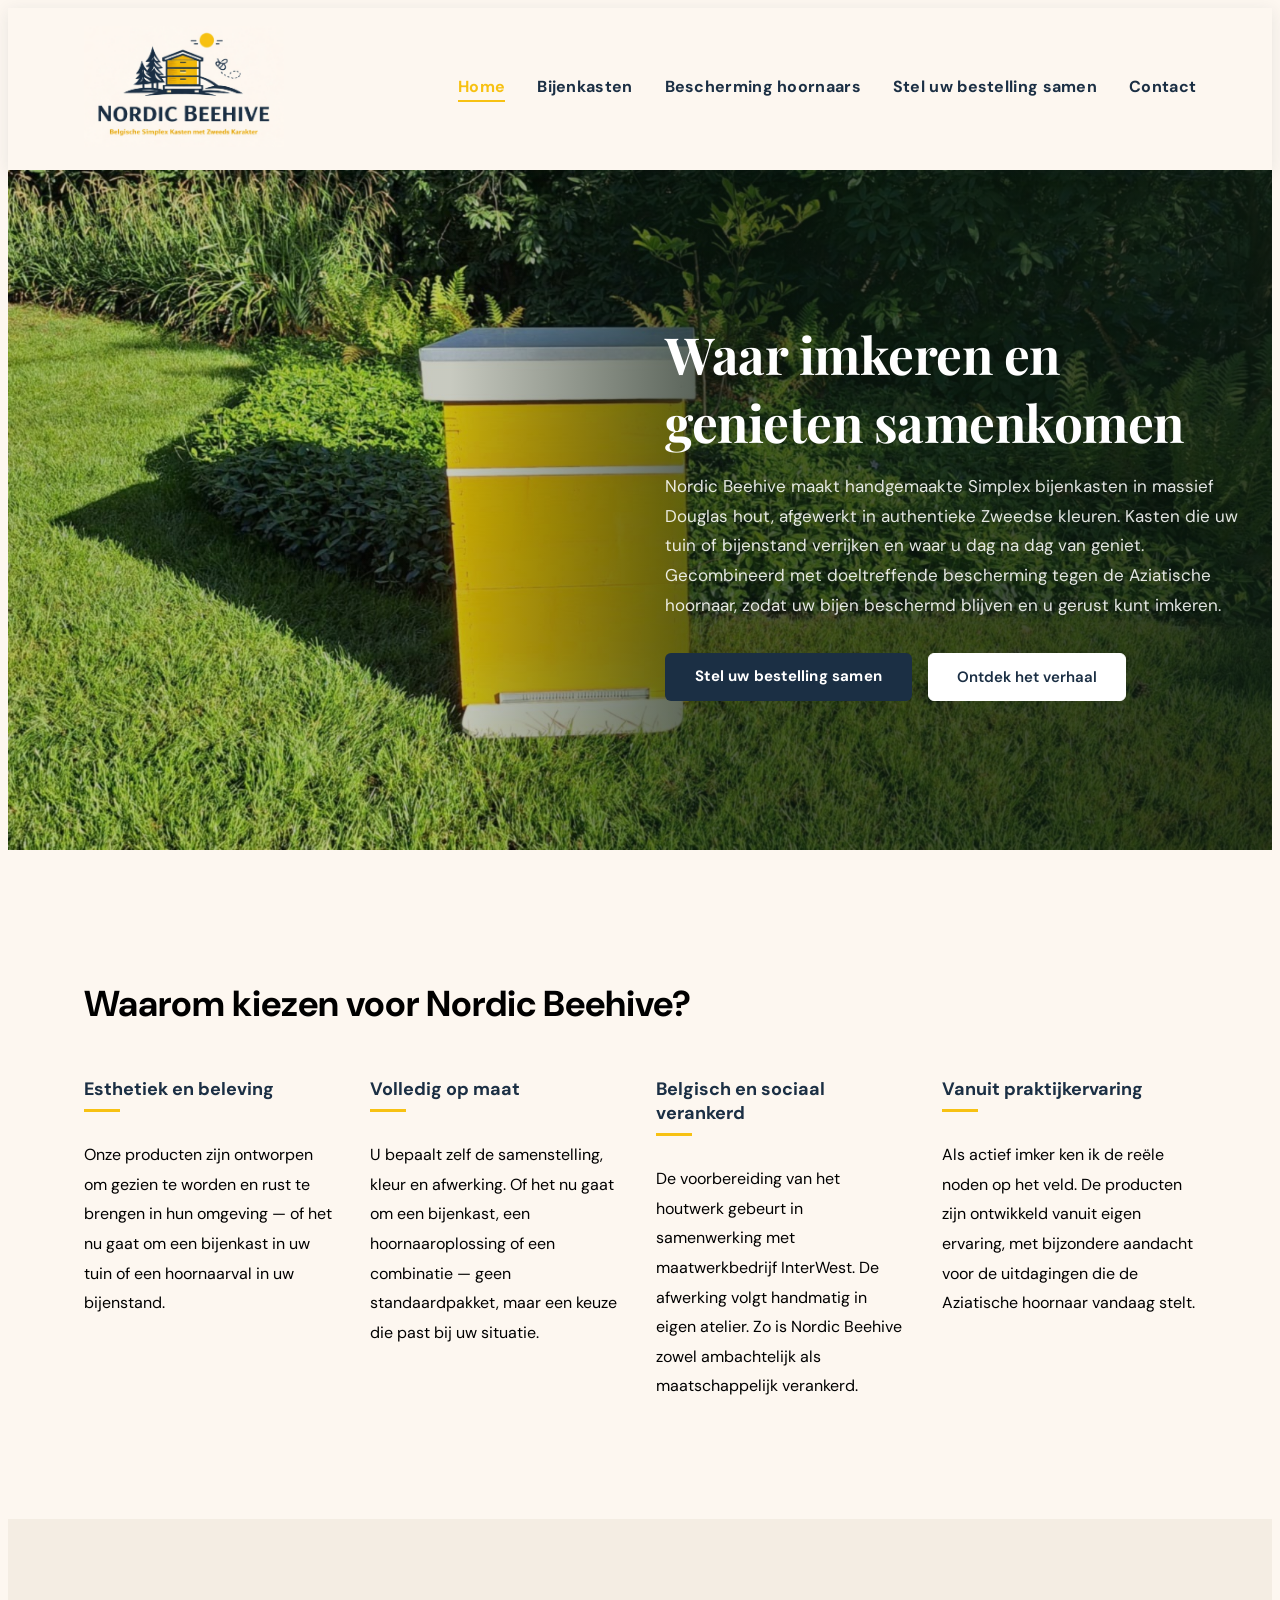
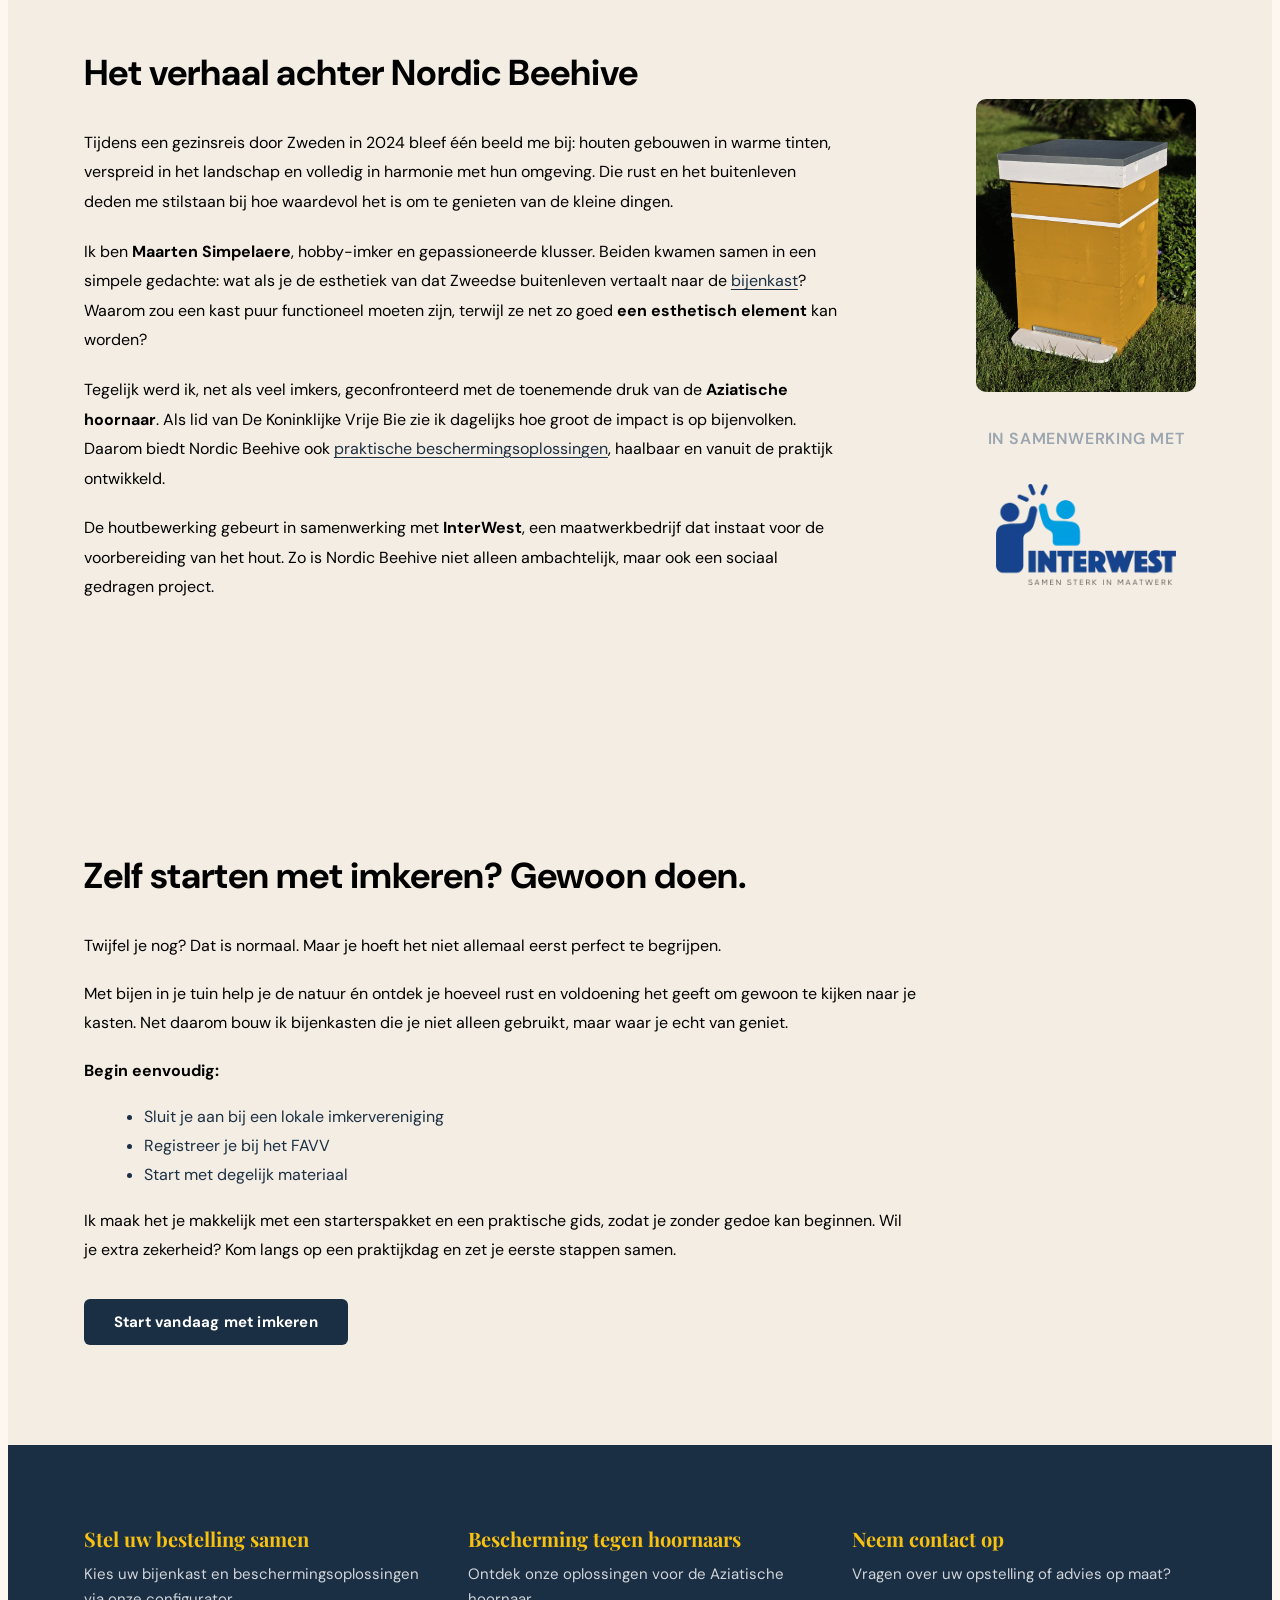
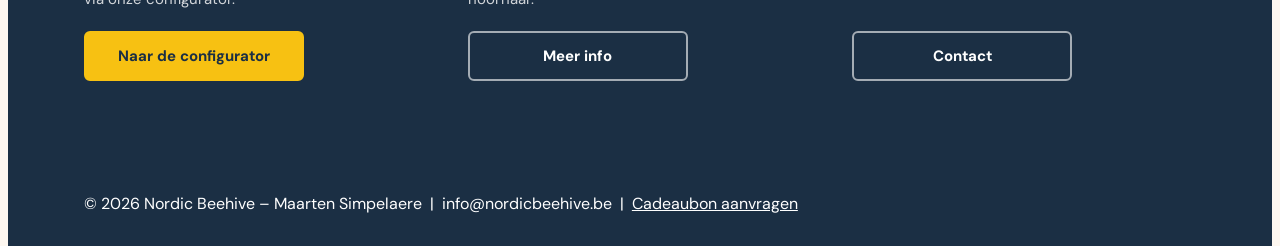
==== commit 66d97c49: "Add files via upload" ====
--- a/index.html
+++ b/index.html
@@ -74,8 +74,8 @@
     <div class="container verhaal-layout">
         <div class="verhaal-tekst">
             <h2 id="verhaal">Het verhaal achter Nordic Beehive</h2>
-            <p>Tijdens een gezinsreis door Zweden in 2024 bleef één beeld me bij: houten gebouwen in warme tinten, verspreid in het landschap en volledig in harmonie met hun omgeving. Die rust en dat buitenleven zorgden ervoor dat je opnieuw leert genieten van de kleine dingen.</p>
-            <p>Ik ben <strong>Maarten Simpelaere</strong>, hobby-imker en gepassioneerde klusser. Beiden kwamen samen in een simpele gedachte: wat als je de esthetiek van dat Zweedse buitenleven vertaalt naar de <a href="bijenkasten.html">bijenkast</a>? Waarom zou een kast puur functioneel moeten zijn, terwijl ze net zo goed <strong>een object van schoonheid</strong> kan worden?</p>
+            <p>Tijdens een gezinsreis door Zweden in 2024 bleef één beeld me bij: houten gebouwen in warme tinten, verspreid in het landschap en volledig in harmonie met hun omgeving. Die rust en het buitenleven deden me stilstaan bij hoe waardevol het is om te genieten van de kleine dingen.</p>
+            <p>Ik ben <strong>Maarten Simpelaere</strong>, hobby-imker en gepassioneerde klusser. Beiden kwamen samen in een simpele gedachte: wat als je de esthetiek van dat Zweedse buitenleven vertaalt naar de <a href="bijenkasten.html">bijenkast</a>? Waarom zou een kast puur functioneel moeten zijn, terwijl ze net zo goed <strong>een esthetisch element</strong> kan worden?</p></p>
             <p>Tegelijk werd ik, net als veel imkers, geconfronteerd met de toenemende druk van de <strong>Aziatische hoornaar</strong>. Als lid van De Koninklijke Vrije Bie zie ik dagelijks hoe groot de impact is op bijenvolken. Daarom biedt Nordic Beehive ook <a href="hoornaars.html">praktische beschermingsoplossingen</a>, haalbaar en vanuit de praktijk ontwikkeld.</p>
             <p>De houtbewerking gebeurt in samenwerking met <strong>InterWest</strong>, een maatwerkbedrijf dat instaat voor de voorbereiding van het hout. Zo is Nordic Beehive niet alleen ambachtelijk, maar ook een sociaal gedragen project.</p>
         </div>
@@ -85,6 +85,25 @@
             <a href="https://www.interwest.be" target="_blank" rel="noopener">
                 <img src="images/logo_interwest.webp" alt="InterWest – Samen sterk in maatwerk" class="partner-logo">
             </a>
+        </div>
+    </div>
+</section>
+
+<!-- STARTEN MET IMKEREN -->
+<section class="section section-alt">
+    <div class="container">
+        <div class="starten-tekst">
+            <h2>Zelf starten met imkeren? Gewoon doen.</h2>
+            <p>Twijfel je nog? Dat is normaal. Maar je hoeft het niet allemaal eerst perfect te begrijpen.</p>
+            <p>Met bijen in je tuin help je de natuur én ontdek je hoeveel rust en voldoening het geeft om gewoon te kijken naar je kasten. Net daarom bouw ik bijenkasten die je niet alleen gebruikt, maar waar je echt van geniet.</p>
+            <p><strong>Begin eenvoudig:</strong></p>
+            <ul class="starten-lijst">
+                <li>Sluit je aan bij een lokale imkervereniging</li>
+                <li>Registreer je bij het FAVV</li>
+                <li>Start met degelijk materiaal</li>
+            </ul>
+            <p>Ik maak het je makkelijk met een starterspakket en een praktische gids, zodat je zonder gedoe kan beginnen. Wil je extra zekerheid? Kom langs op een praktijkdag en zet je eerste stappen samen.</p>
+            <a href="configurator-v2.html?tab=starten" class="btn-primary" style="display:inline-block;margin-top:16px;">Start vandaag met imkeren</a>
         </div>
     </div>
 </section>
@@ -112,7 +131,7 @@
 
 <footer class="footer">
     <div class="container">
-        © 2026 Nordic Beehive – Maarten Simpelaere &nbsp;|&nbsp; info@nordicbeehive.be
+        © 2026 Nordic Beehive – Maarten Simpelaere &nbsp;|&nbsp; info@nordicbeehive.be &nbsp;|&nbsp; <a href="cadeaubon.html" style="color:inherit;">Cadeaubon aanvragen</a>
     </div>
 </footer>
 
--- a/style-configurator-v2.css
+++ b/style-configurator-v2.css
@@ -1841,6 +1841,7 @@
     max-width: 860px;
 }
 
+
 /* ── Koldo Belasko illustratie ── */
 .belasko-illustratie {
     margin: 16px 0 4px;
@@ -2284,14 +2285,14 @@
     width: 100%;
     height: 100%;
     object-fit: cover;
-    object-position: center 40%;
+    object-position: left center;
     display: block;
 }
 
 .hero-overlay {
     position: absolute;
     inset: 0;
-    background: linear-gradient(to right, rgba(10,25,15,0.78) 0%, rgba(10,25,15,0.55) 40%, rgba(10,25,15,0.1) 70%, rgba(10,25,15,0.0) 100%);
+    background: linear-gradient(to right, rgba(10,25,15,0.15) 0%, rgba(10,25,15,0.15) 35%, rgba(10,25,15,0.65) 55%, rgba(10,25,15,0.82) 100%);
     z-index: 1;
 }
 
@@ -2299,6 +2300,8 @@
     position: relative;
     z-index: 2;
     max-width: 560px;
+    margin-left: auto !important;
+    margin-right: 0;
 }
 
 .hero-met-foto h1 {
@@ -2435,3 +2438,134 @@
 .oplossing-foto:hover {
     opacity: 0.88;
 }
+
+/* ── Hero: mobiel fix ── */
+@media (max-width: 768px) {
+    .hero-inhoud {
+        margin-left: 0 !important;
+        max-width: 100% !important;
+        padding: 0 20px !important;
+    }
+
+    .hero-met-foto {
+        min-height: 480px;
+        align-items: flex-end;
+        padding-bottom: 40px;
+    }
+
+    .hero-overlay {
+        background: linear-gradient(to top, rgba(10,25,15,0.85) 0%, rgba(10,25,15,0.4) 60%, rgba(10,25,15,0.1) 100%) !important;
+    }
+
+    .hero-foto-achtergrond img {
+        object-position: 35% center;
+    }
+}
+
+/* ── Cadeaubon: bon preview correct laden ── */
+.bon-wrapper {
+    position: relative;
+    width: 100%;
+    display: block;
+}
+
+.bon-wrapper img.bon-achtergrond {
+    width: 100%;
+    height: auto;
+    display: block;
+    border-radius: 8px;
+    box-shadow: 0 4px 24px rgba(27,47,68,0.15);
+}
+
+/* ── Starten met imkeren ── */
+.starten-layout {
+    max-width: 100%;
+}
+
+.starten-tekst {
+    /* Zelfde breedte als verhaal-tekst kolom: container - 220px partner - 60px gap */
+    max-width: calc(100% - 280px);
+}
+
+.starten-lijst {
+    margin: 8px 0 16px 20px;
+    line-height: 1.8;
+    color: #1B2F44;
+}
+
+.starten-pakket-lijst {
+    margin: 8px 0 0 20px;
+    line-height: 2;
+    color: #5A6B7A;
+    font-size: 14px;
+}
+
+.starten-inbegrepen {
+    margin: 8px 0;
+}
+
+.form-sectie-klein {
+    font-size: 11px;
+    font-weight: 700;
+    letter-spacing: 0.8px;
+    text-transform: uppercase;
+    color: #9AA5B0;
+    margin: 0 0 4px;
+}
+
+.nota-starten {
+    background: #FDF7F0;
+    border: 1px solid #E8DDD0;
+    border-radius: 8px;
+    padding: 16px 18px;
+    font-size: 13px;
+    color: #5A6B7A;
+    line-height: 1.6;
+}
+
+.nota-starten p {
+    margin: 0;
+}
+
+
+/* ── Bijenstand SVG: kleiner in visual-container ── */
+#bijenstand-svg-wrap svg {
+    width: 57% !important;
+    height: auto !important;
+    display: block !important;
+    margin: 0 auto !important;
+}
+
+/* ── Bijenstand "Configuratie toevoegen" knop — zelfde stijl als bijenkast ── */
+.add-btn-order {
+    display: block !important;
+    width: 100% !important;
+    margin: 12px 0 0 0 !important;
+    padding: 13px !important;
+    font-size: 14px !important;
+    font-family: 'DM Sans', Arial, sans-serif !important;
+    font-weight: 700 !important;
+    background: #F7C112 !important;
+    color: #1B2F44 !important;
+    border: none !important;
+    border-radius: 8px !important;
+    cursor: pointer !important;
+    transition: all 0.2s !important;
+    text-align: center !important;
+}
+.add-btn-order:hover {
+    background: #e5b300 !important;
+    transform: translateY(-1px) !important;
+    box-shadow: 0 5px 14px rgba(247,193,18,0.3) !important;
+}
+
+/* ── Tab uitlijning: bijenstand en starten gelijk aan bijenkast ── */
+#tab-bijenstand .config-layout {
+    grid-template-columns: 1fr 400px;
+}
+#tab-bijenstand .config-left,
+#tab-starten .config-left {
+    max-width: none;
+    padding: 0;
+    margin: 0;
+}
